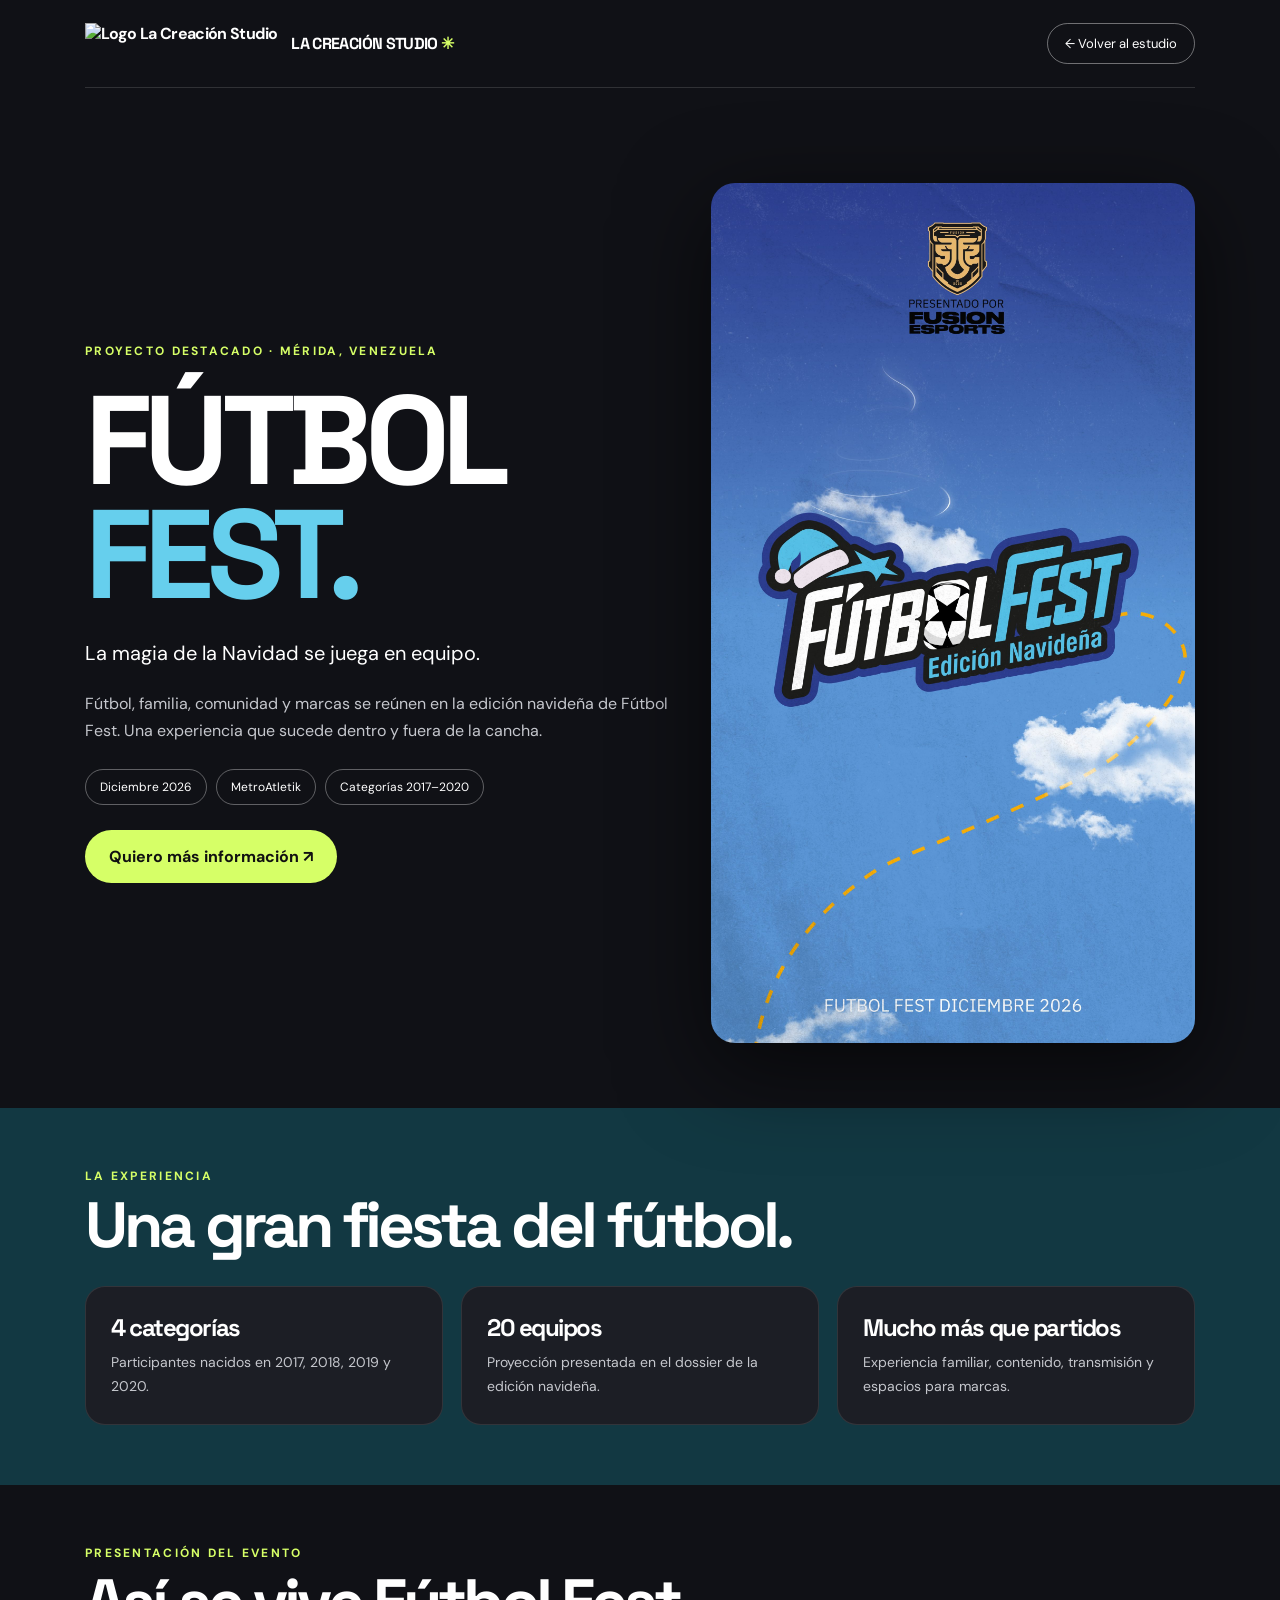
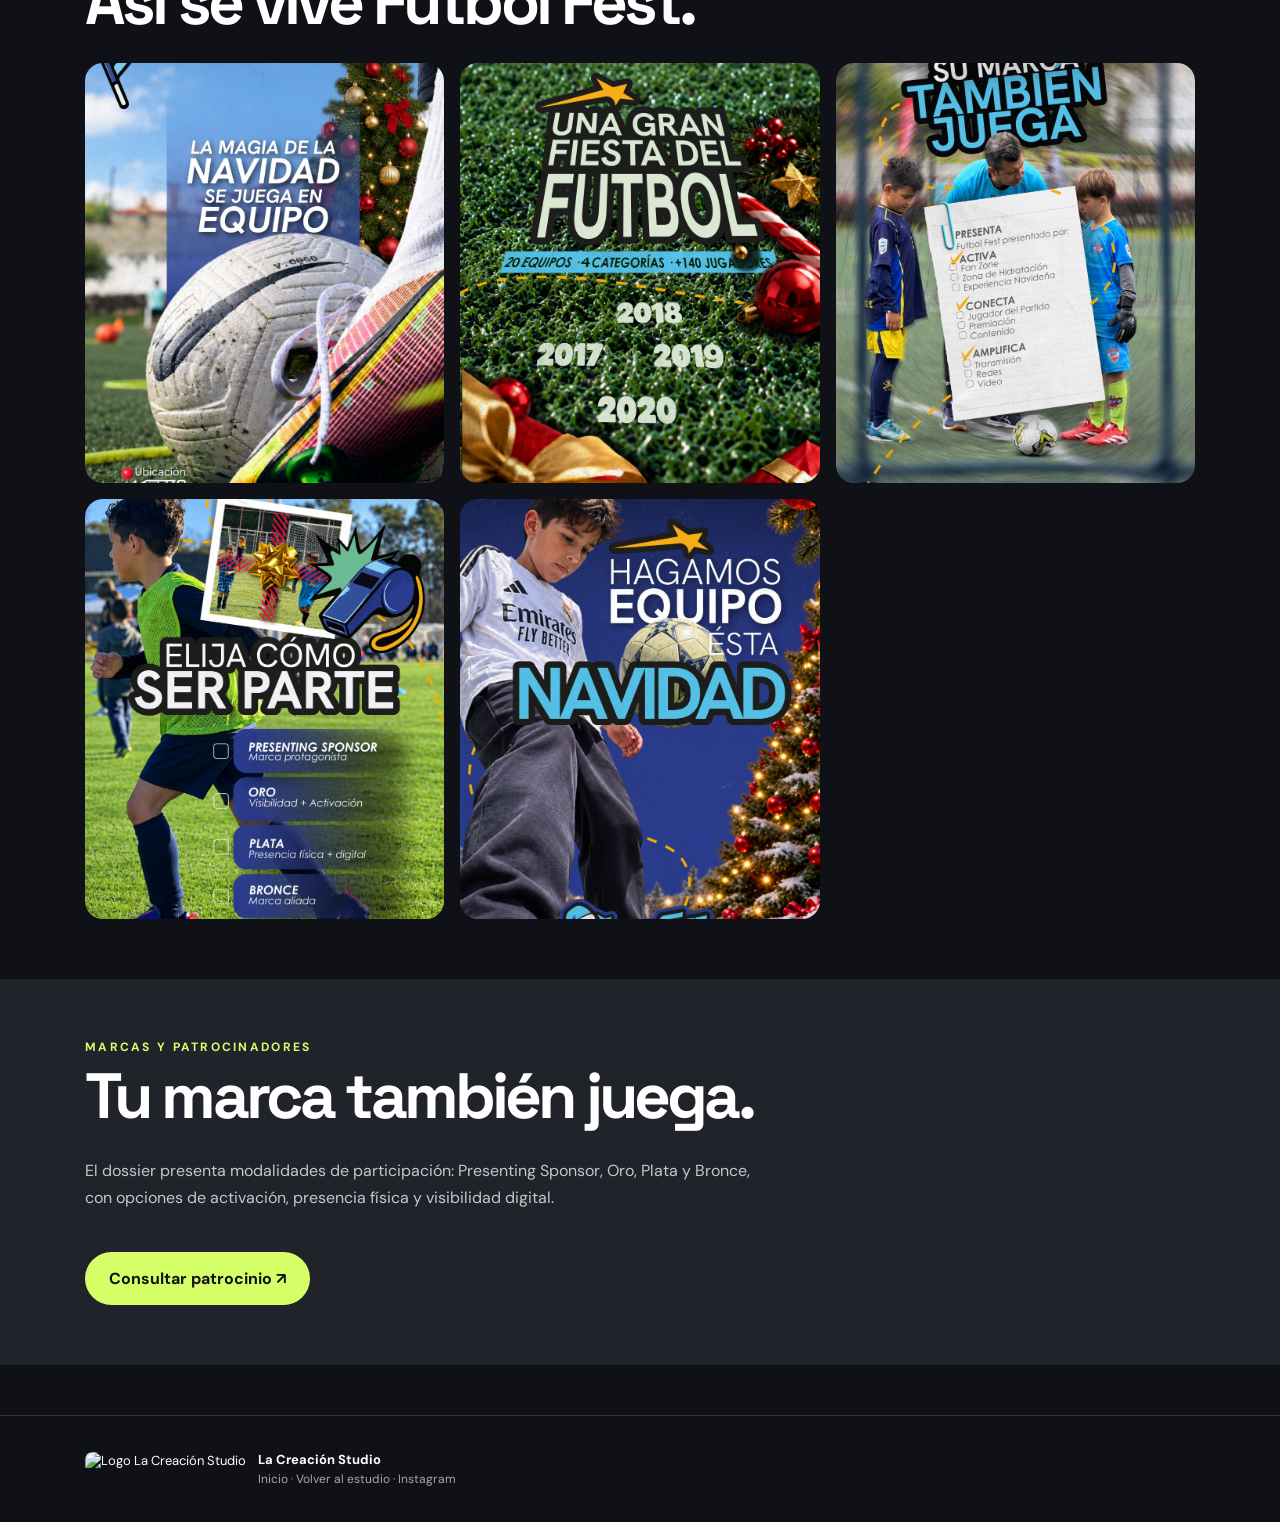
==== futbol-fest.html @ 181c334c "Add files via upload" ====
<!doctype html><html lang="es"><head><meta charset="utf-8"><meta name="viewport" content="width=device-width,initial-scale=1"><link rel="preconnect" href="https://fonts.googleapis.com"><link rel="preconnect" href="https://fonts.gstatic.com" crossorigin><link href="https://fonts.googleapis.com/css2?family=DM+Sans:wght@400;500;700&family=Space+Grotesk:wght@500;700&display=swap" rel="stylesheet"><style>*{box-sizing:border-box}html{scroll-behavior:smooth}body{margin:0;background:#101116;color:white;font-family:'DM Sans',sans-serif}a{color:inherit;text-decoration:none}.wrap{max-width:1160px;margin:auto;padding:0 25px}.nav{height:88px;display:flex;align-items:center;justify-content:space-between;border-bottom:1px solid #ffffff22;gap:20px}.brand{display:inline-flex;align-items:center;gap:14px;font-weight:700;letter-spacing:-.04em}.brand img{height:42px;width:auto;display:block}.brand-text{font-family:'Space Grotesk',sans-serif;line-height:.95}.back{font-size:13px;border:1px solid #ffffff66;border-radius:99px;padding:11px 17px}.hero{padding:95px 0 65px}.eyebrow{letter-spacing:.19em;text-transform:uppercase;color:#d6ff67;font-size:12px;font-weight:700}h1,h2,h3{font-family:'Space Grotesk',sans-serif;letter-spacing:-.06em}h1{font-size:clamp(55px,10vw,126px);line-height:.9;margin:25px 0}h2{font-size:clamp(35px,5vw,67px);margin:0 0 20px}p{line-height:1.7;color:#c5c7cd;max-width:690px}section{padding:60px 0}.hero-layout{display:grid;grid-template-columns:1.1fr .9fr;gap:35px;align-items:center}.poster{width:100%;border-radius:24px;box-shadow:0 25px 90px #0009}.chips{display:flex;gap:9px;flex-wrap:wrap;margin-top:24px}.chip{border:1px solid #ffffff55;border-radius:50px;font-size:12px;padding:9px 14px}.cta{display:inline-block;background:#d6ff67;color:#111;padding:16px 24px;border-radius:99px;font-weight:700;margin-top:25px}.grid{display:grid;grid-template-columns:repeat(3,1fr);gap:18px}.tile{background:#1c1e25;border:1px solid #ffffff19;border-radius:20px;padding:25px}.tile h3{font-size:24px;margin:0 0 8px}.tile p{font-size:14px;margin:0}.gallery{display:grid;grid-template-columns:repeat(3,1fr);gap:16px}.gallery img{width:100%;height:420px;object-fit:cover;border-radius:18px}.footer{margin-top:50px;padding:35px 0;border-top:1px solid #ffffff24;color:#a4a7b0;font-size:13px}.footer-brand{display:inline-flex;align-items:center;gap:12px;color:#fff}.footer-brand img{height:34px;width:auto;display:block;border-radius:8px}.footer-brand small{display:block;color:#a4a7b0;font-size:12px;margin-top:3px}@media(max-width:760px){.hero-layout,.grid{grid-template-columns:1fr}.gallery{grid-template-columns:repeat(2,1fr)}.gallery img{height:270px}.hero{padding-top:50px}.nav{height:auto;min-height:76px;padding:14px 0;flex-wrap:wrap}.brand img{height:34px}}@media(max-width:480px){.gallery{grid-template-columns:1fr}.gallery img{height:auto}}</style><title>Fútbol Fest — La Creación Studio</title><meta name="description" content="Conoce Fútbol Fest edición navideña en Mérida, Venezuela: fútbol menor, experiencia familiar y oportunidades para marcas."></head><body><div class="wrap"><nav class="nav"><a class="brand" href="index.html"><img src="assets/logo-la-creacion-studio.png" alt="Logo La Creación Studio"><span class="brand-text">LA CREACIÓN STUDIO<span style="color:#d6ff67"> ✳</span></span></a><a class="back" href="index.html#proyectos">← Volver al estudio</a></nav><header class="hero hero-layout"><div><div class="eyebrow">Proyecto destacado · Mérida, Venezuela</div><h1>FÚTBOL<br><span style="color:#66cfed">FEST.</span></h1><p style="font-size:20px;color:#fff">La magia de la Navidad se juega en equipo.</p><p>Fútbol, familia, comunidad y marcas se reúnen en la edición navideña de Fútbol Fest. Una experiencia que sucede dentro y fuera de la cancha.</p><div class="chips"><span class="chip">Diciembre 2026</span><span class="chip">MetroAtletik</span><span class="chip">Categorías 2017–2020</span></div><a class="cta" href="mailto:eli@thecreation.studio?subject=F%C3%BAtbol%20Fest%20-%20Informaci%C3%B3n">Quiero más información ↗</a></div><img class="poster" src="assets/futbol-1.jpg" alt="Identidad oficial de Fútbol Fest edición navideña" /></header></div><section style="background:#123842"><div class="wrap"><div class="eyebrow">La experiencia</div><h2>Una gran fiesta del fútbol.</h2><div class="grid"><article class="tile"><h3>4 categorías</h3><p>Participantes nacidos en 2017, 2018, 2019 y 2020.</p></article><article class="tile"><h3>20 equipos</h3><p>Proyección presentada en el dossier de la edición navideña.</p></article><article class="tile"><h3>Mucho más que partidos</h3><p>Experiencia familiar, contenido, transmisión y espacios para marcas.</p></article></div></div></section><section><div class="wrap"><div class="eyebrow">Presentación del evento</div><h2>Así se vive Fútbol Fest.</h2><div class="gallery"><img loading="lazy" src="assets/futbol-2.jpg" alt="La magia de la Navidad se juega en equipo"><img loading="lazy" src="assets/futbol-3.jpg" alt="Categorías y propuesta del torneo"><img loading="lazy" src="assets/futbol-4.jpg" alt="Activaciones para marcas y cobertura"><img loading="lazy" src="assets/futbol-5.jpg" alt="Modalidades de patrocinio"><img loading="lazy" src="assets/futbol-6.jpg" alt="Hagamos equipo esta Navidad"></div></div></section><section style="background:#20232a"><div class="wrap"><div class="eyebrow">Marcas y patrocinadores</div><h2>Tu marca también juega.</h2><p>El dossier presenta modalidades de participación: Presenting Sponsor, Oro, Plata y Bronce, con opciones de activación, presencia física y visibilidad digital.</p><a class="cta" href="mailto:eli@thecreation.studio?subject=Patrocinio%20F%C3%BAtbol%20Fest">Consultar patrocinio ↗</a></div></section><footer class="footer"><div class="wrap"><div class="footer-brand"><img src="assets/logo-la-creacion-studio.png" alt="Logo La Creación Studio"><div><strong>La Creación Studio</strong><small>Inicio · <a href="index.html">Volver al estudio</a> · <a href="https://instagram.com/thecreation_studio">Instagram</a></small></div></div></div></footer></body></html>
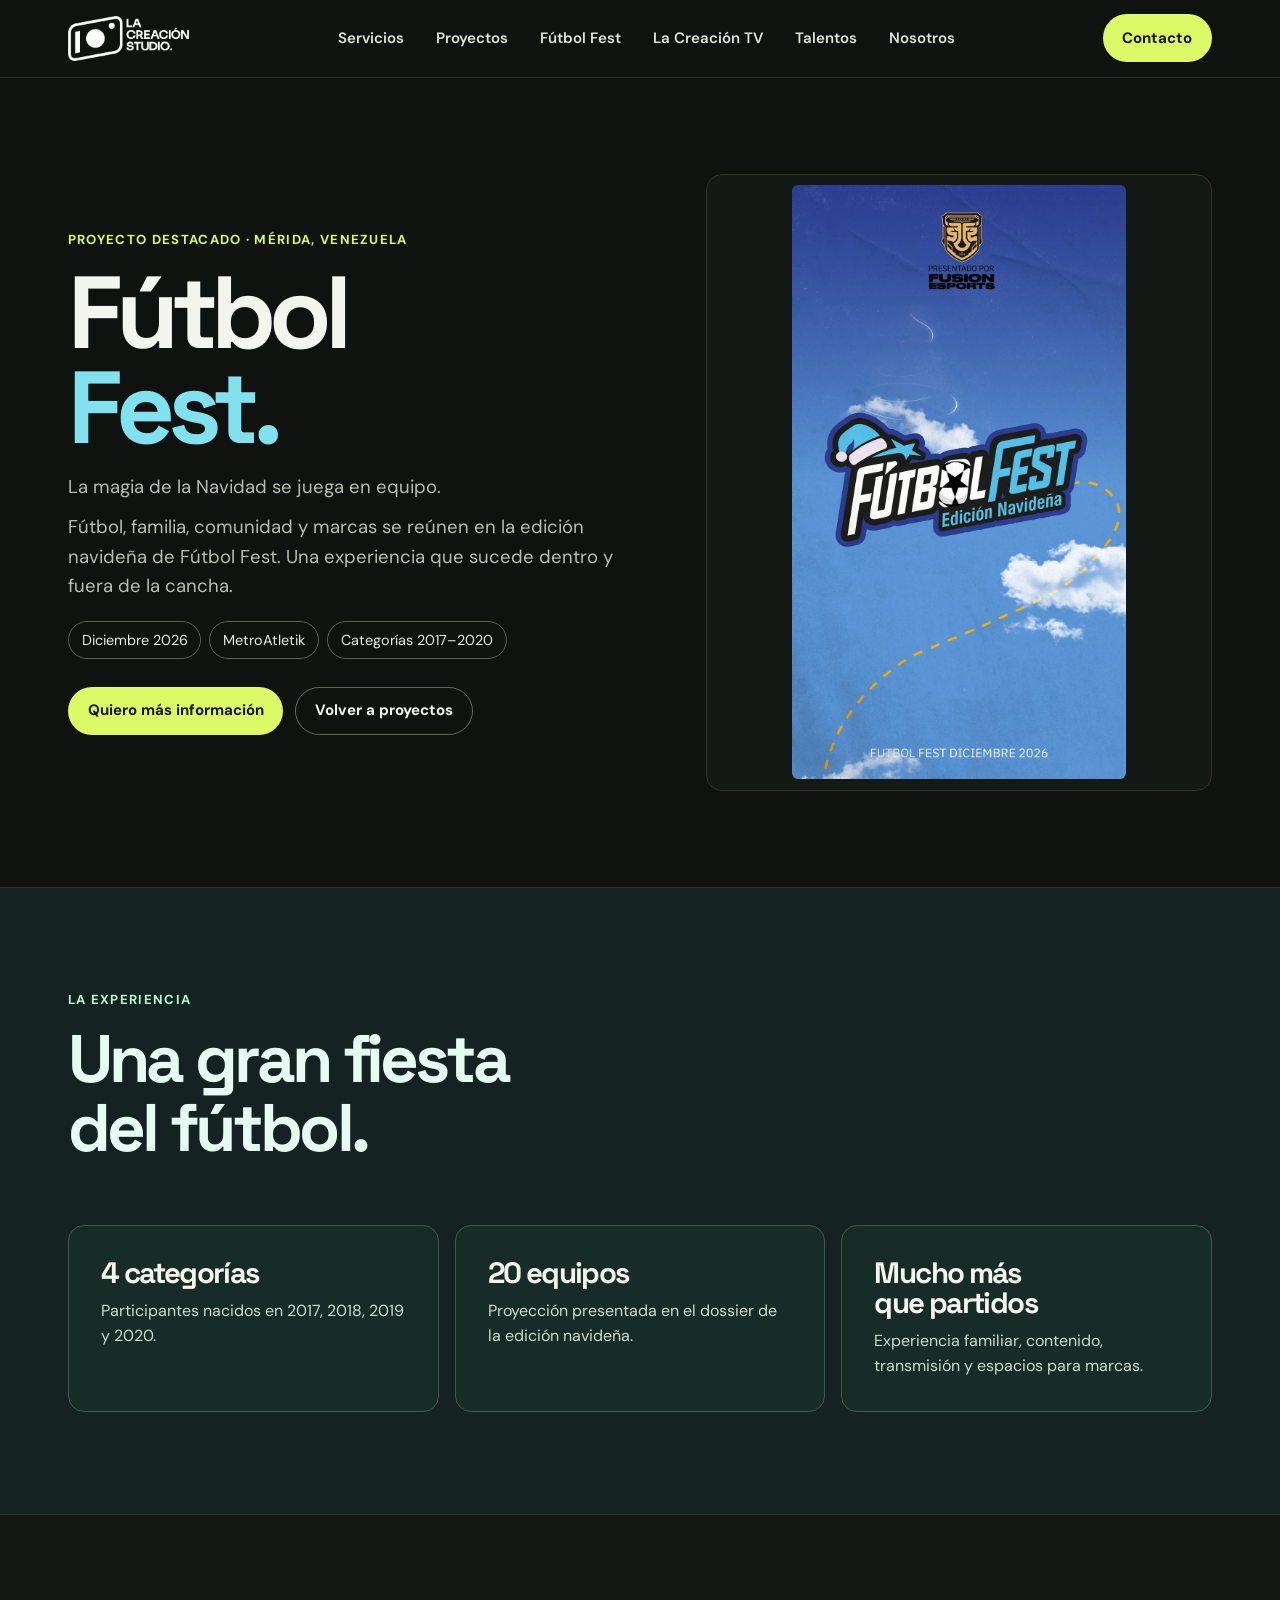
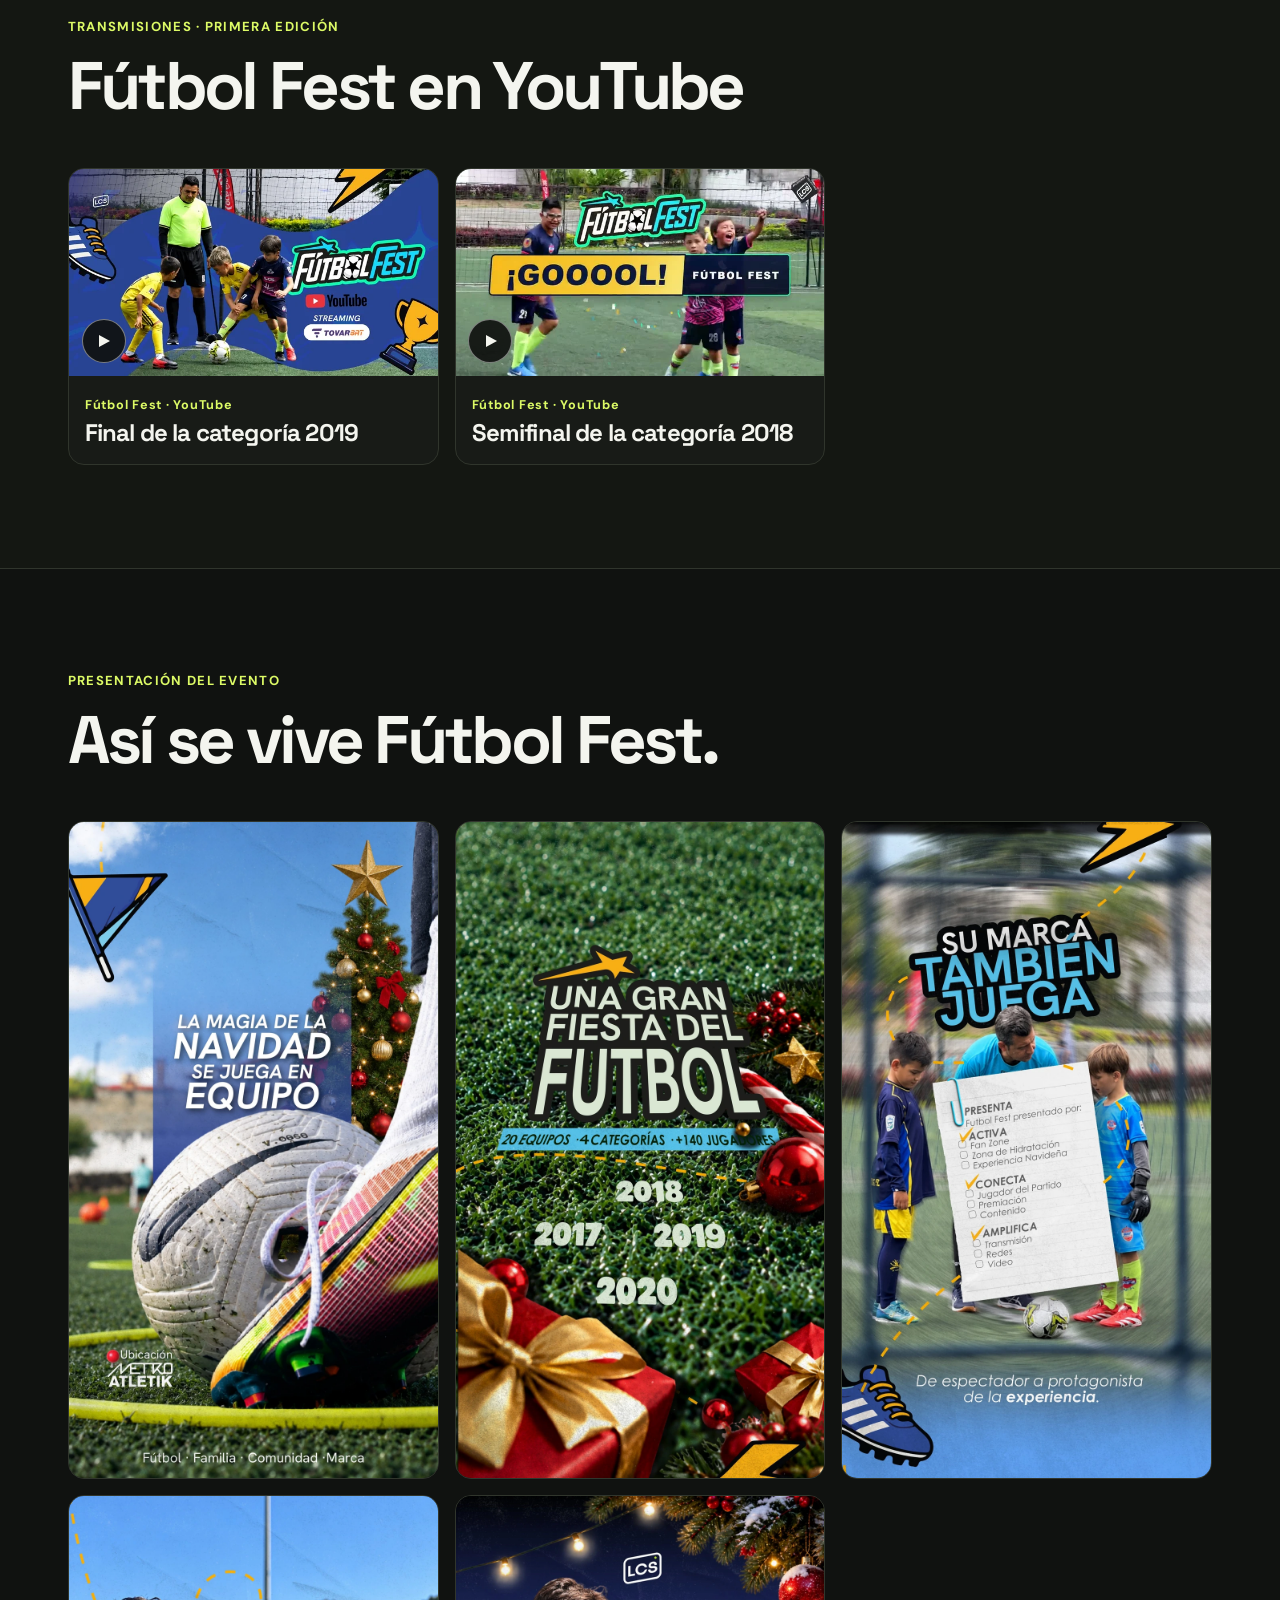
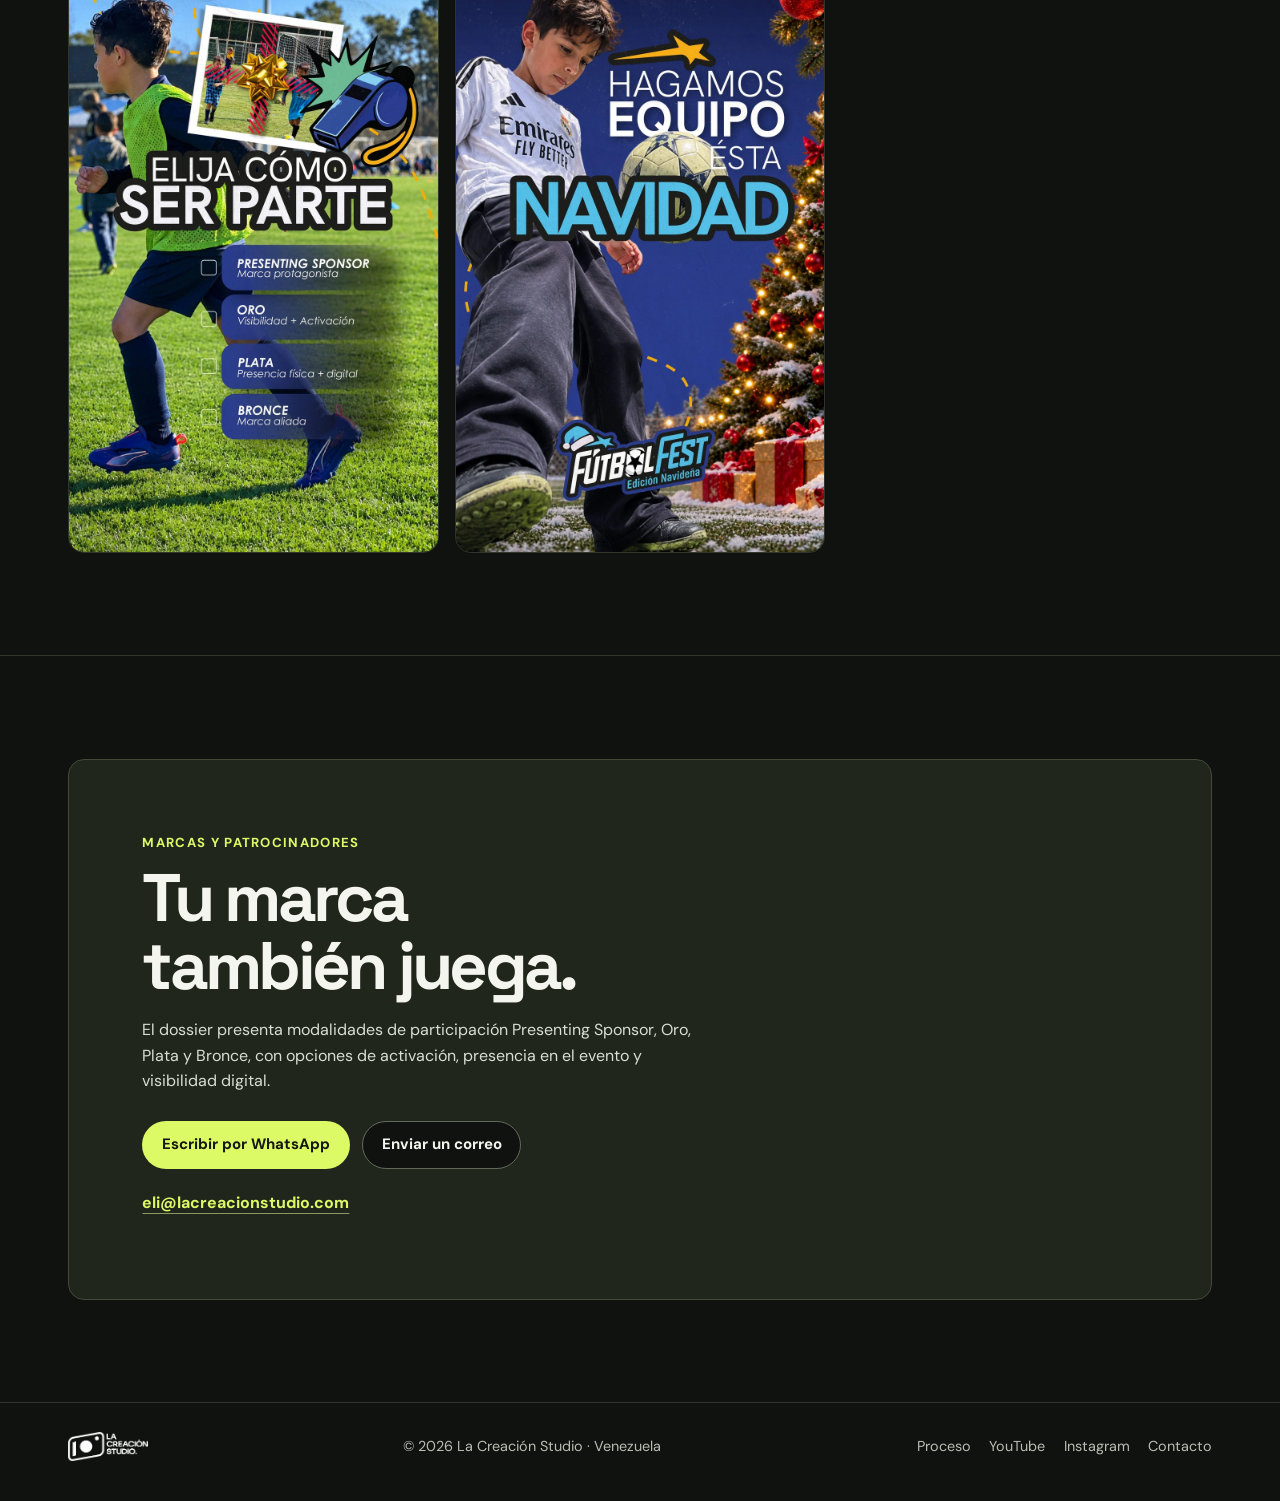
==== commit ac8a37a0: "Publicar sitio renovado de La Creación Studio" ====
--- a/futbol-fest.html
+++ b/futbol-fest.html
@@ -1 +1,87 @@
-<!doctype html><html lang="es"><head><meta charset="utf-8"><meta name="viewport" content="width=device-width,initial-scale=1"><link rel="preconnect" href="https://fonts.googleapis.com"><link rel="preconnect" href="https://fonts.gstatic.com" crossorigin><link href="https://fonts.googleapis.com/css2?family=DM+Sans:wght@400;500;700&family=Space+Grotesk:wght@500;700&display=swap" rel="stylesheet"><style>*{box-sizing:border-box}html{scroll-behavior:smooth}body{margin:0;background:#101116;color:white;font-family:'DM Sans',sans-serif}a{color:inherit;text-decoration:none}.wrap{max-width:1160px;margin:auto;padding:0 25px}.nav{height:88px;display:flex;align-items:center;justify-content:space-between;border-bottom:1px solid #ffffff22;gap:20px}.brand{display:inline-flex;align-items:center;gap:14px;font-weight:700;letter-spacing:-.04em}.brand img{height:42px;width:auto;display:block}.brand-text{font-family:'Space Grotesk',sans-serif;line-height:.95}.back{font-size:13px;border:1px solid #ffffff66;border-radius:99px;padding:11px 17px}.hero{padding:95px 0 65px}.eyebrow{letter-spacing:.19em;text-transform:uppercase;color:#d6ff67;font-size:12px;font-weight:700}h1,h2,h3{font-family:'Space Grotesk',sans-serif;letter-spacing:-.06em}h1{font-size:clamp(55px,10vw,126px);line-height:.9;margin:25px 0}h2{font-size:clamp(35px,5vw,67px);margin:0 0 20px}p{line-height:1.7;color:#c5c7cd;max-width:690px}section{padding:60px 0}.hero-layout{display:grid;grid-template-columns:1.1fr .9fr;gap:35px;align-items:center}.poster{width:100%;border-radius:24px;box-shadow:0 25px 90px #0009}.chips{display:flex;gap:9px;flex-wrap:wrap;margin-top:24px}.chip{border:1px solid #ffffff55;border-radius:50px;font-size:12px;padding:9px 14px}.cta{display:inline-block;background:#d6ff67;color:#111;padding:16px 24px;border-radius:99px;font-weight:700;margin-top:25px}.grid{display:grid;grid-template-columns:repeat(3,1fr);gap:18px}.tile{background:#1c1e25;border:1px solid #ffffff19;border-radius:20px;padding:25px}.tile h3{font-size:24px;margin:0 0 8px}.tile p{font-size:14px;margin:0}.gallery{display:grid;grid-template-columns:repeat(3,1fr);gap:16px}.gallery img{width:100%;height:420px;object-fit:cover;border-radius:18px}.footer{margin-top:50px;padding:35px 0;border-top:1px solid #ffffff24;color:#a4a7b0;font-size:13px}.footer-brand{display:inline-flex;align-items:center;gap:12px;color:#fff}.footer-brand img{height:34px;width:auto;display:block;border-radius:8px}.footer-brand small{display:block;color:#a4a7b0;font-size:12px;margin-top:3px}@media(max-width:760px){.hero-layout,.grid{grid-template-columns:1fr}.gallery{grid-template-columns:repeat(2,1fr)}.gallery img{height:270px}.hero{padding-top:50px}.nav{height:auto;min-height:76px;padding:14px 0;flex-wrap:wrap}.brand img{height:34px}}@media(max-width:480px){.gallery{grid-template-columns:1fr}.gallery img{height:auto}}</style><title>Fútbol Fest — La Creación Studio</title><meta name="description" content="Conoce Fútbol Fest edición navideña en Mérida, Venezuela: fútbol menor, experiencia familiar y oportunidades para marcas."></head><body><div class="wrap"><nav class="nav"><a class="brand" href="index.html"><img src="assets/logo-la-creacion-studio.png" alt="Logo La Creación Studio"><span class="brand-text">LA CREACIÓN STUDIO<span style="color:#d6ff67"> ✳</span></span></a><a class="back" href="index.html#proyectos">← Volver al estudio</a></nav><header class="hero hero-layout"><div><div class="eyebrow">Proyecto destacado · Mérida, Venezuela</div><h1>FÚTBOL<br><span style="color:#66cfed">FEST.</span></h1><p style="font-size:20px;color:#fff">La magia de la Navidad se juega en equipo.</p><p>Fútbol, familia, comunidad y marcas se reúnen en la edición navideña de Fútbol Fest. Una experiencia que sucede dentro y fuera de la cancha.</p><div class="chips"><span class="chip">Diciembre 2026</span><span class="chip">MetroAtletik</span><span class="chip">Categorías 2017–2020</span></div><a class="cta" href="mailto:eli@thecreation.studio?subject=F%C3%BAtbol%20Fest%20-%20Informaci%C3%B3n">Quiero más información ↗</a></div><img class="poster" src="assets/futbol-1.jpg" alt="Identidad oficial de Fútbol Fest edición navideña" /></header></div><section style="background:#123842"><div class="wrap"><div class="eyebrow">La experiencia</div><h2>Una gran fiesta del fútbol.</h2><div class="grid"><article class="tile"><h3>4 categorías</h3><p>Participantes nacidos en 2017, 2018, 2019 y 2020.</p></article><article class="tile"><h3>20 equipos</h3><p>Proyección presentada en el dossier de la edición navideña.</p></article><article class="tile"><h3>Mucho más que partidos</h3><p>Experiencia familiar, contenido, transmisión y espacios para marcas.</p></article></div></div></section><section><div class="wrap"><div class="eyebrow">Presentación del evento</div><h2>Así se vive Fútbol Fest.</h2><div class="gallery"><img loading="lazy" src="assets/futbol-2.jpg" alt="La magia de la Navidad se juega en equipo"><img loading="lazy" src="assets/futbol-3.jpg" alt="Categorías y propuesta del torneo"><img loading="lazy" src="assets/futbol-4.jpg" alt="Activaciones para marcas y cobertura"><img loading="lazy" src="assets/futbol-5.jpg" alt="Modalidades de patrocinio"><img loading="lazy" src="assets/futbol-6.jpg" alt="Hagamos equipo esta Navidad"></div></div></section><section style="background:#20232a"><div class="wrap"><div class="eyebrow">Marcas y patrocinadores</div><h2>Tu marca también juega.</h2><p>El dossier presenta modalidades de participación: Presenting Sponsor, Oro, Plata y Bronce, con opciones de activación, presencia física y visibilidad digital.</p><a class="cta" href="mailto:eli@thecreation.studio?subject=Patrocinio%20F%C3%BAtbol%20Fest">Consultar patrocinio ↗</a></div></section><footer class="footer"><div class="wrap"><div class="footer-brand"><img src="assets/logo-la-creacion-studio.png" alt="Logo La Creación Studio"><div><strong>La Creación Studio</strong><small>Inicio · <a href="index.html">Volver al estudio</a> · <a href="https://instagram.com/thecreation_studio">Instagram</a></small></div></div></div></footer></body></html>+<!doctype html>
+<html lang="es">
+<head>
+  <meta charset="utf-8">
+  <meta name="viewport" content="width=device-width, initial-scale=1">
+  <meta name="theme-color" content="#101210">
+  <title>Fútbol Fest edición navideña en Mérida | La Creación Studio</title>
+  <meta name="description" content="Conoce la edición navideña de Fútbol Fest en MetroAtletik, Mérida, un torneo de fútbol menor y encuentro familiar con transmisiones y espacios para marcas.">
+  <link rel="canonical" href="https://lacreacionstudio.com/futbol-fest.html">
+  <meta property="og:type" content="website">
+  <meta property="og:locale" content="es_VE">
+  <meta property="og:site_name" content="La Creación Studio">
+  <meta property="og:title" content="Fútbol Fest edición navideña en Mérida | La Creación Studio">
+  <meta property="og:description" content="Conoce la edición navideña de Fútbol Fest en MetroAtletik, Mérida, un torneo de fútbol menor y encuentro familiar con transmisiones y espacios para marcas.">
+  <meta property="og:url" content="https://lacreacionstudio.com/futbol-fest.html">
+  <meta property="og:image" content="https://lacreacionstudio.com/assets/futbol-tarjeta.webp">
+  <meta name="twitter:card" content="summary_large_image">
+  <link rel="icon" href="assets/icon.png" type="image/png">
+  <link rel="stylesheet" href="assets/site.css">
+
+  <script src="assets/site.js" defer></script>
+</head>
+<body>
+  <a class="button skip" href="#contenido">Saltar al contenido</a>
+  <header class="site-header">
+    <div class="wrap header-inner">
+      <a class="brand" href="index.html#inicio"><img src="assets/logo.webp" alt="La Creación Studio" width="360" height="133" decoding="async"></a>
+      <nav class="nav-links" id="navegacion" aria-label="Navegación principal"><a href="index.html#servicios">Servicios</a><a href="index.html#proyectos">Proyectos</a><a href="index.html#futbol-fest">Fútbol Fest</a><a href="index.html#tv">La Creación TV</a><a href="talentos.html">Talentos</a><a href="index.html#nosotros">Nosotros</a></nav>
+      <a class="button header-contact" href="index.html#contacto">Contacto</a>
+      <button class="nav-toggle" type="button" aria-controls="navegacion" aria-expanded="false">Menú</button>
+    </div>
+  </header>
+<main id="contenido">
+<div class="wrap detail-hero" id="inicio">
+  <div class="detail-text"><span class="eyebrow">Proyecto destacado · Mérida, Venezuela</span><h1>Fútbol <span class="futbol-color">Fest.</span></h1><p>La magia de la Navidad se juega en equipo.</p><p>Fútbol, familia, comunidad y marcas se reúnen en la edición navideña de Fútbol Fest. Una experiencia que sucede dentro y fuera de la cancha.</p><ul class="pill-list"><li>Diciembre 2026</li><li>MetroAtletik</li><li>Categorías 2017–2020</li></ul>
+    <div class="actions"><a class="button" href="#contacto">Quiero más información</a><a class="button alt" href="index.html#proyectos">Volver a proyectos</a></div>
+  </div>
+  <div class="detail-img poster"><img src="assets/futbol-1.webp" alt="Identidad oficial de Fútbol Fest edición navideña" width="920" height="1636" decoding="async" fetchpriority="high"></div>
+</div>
+<section class="section band feature"><div class="wrap">
+  <div class="section-head"><div><span class="eyebrow">La experiencia</span><h2>Una gran fiesta del fútbol.</h2></div></div>
+  <div class="info-grid"><article class="info-card"><h3>4 categorías</h3><p>Participantes nacidos en 2017, 2018, 2019 y 2020.</p></article><article class="info-card"><h3>20 equipos</h3><p>Proyección presentada en el dossier de la edición navideña.</p></article><article class="info-card"><h3>Mucho más que partidos</h3><p>Experiencia familiar, contenido, transmisión y espacios para marcas.</p></article></div>
+</div></section>
+<section class="section band tv"><div class="wrap">
+  <div class="section-head"><div><span class="eyebrow">Transmisiones · Primera edición</span><h2>Fútbol Fest en YouTube</h2></div></div>
+  <div class="video-grid">
+    <a class="video-card" href="https://www.youtube.com/watch?v=rgBa4HFR1Gs" target="_blank" rel="noopener noreferrer">
+      <span class="video-thumb"><img src="assets/video-rgBa4HFR1Gs.webp" alt="" width="640" height="360" decoding="async" loading="lazy"><span class="play" aria-hidden="true"></span></span>
+      <div class="video-content"><small>Fútbol Fest · YouTube</small><h3>Final de la categoría 2019</h3></div>
+    </a>
+    <a class="video-card" href="https://www.youtube.com/watch?v=VGnPRoSpKUw" target="_blank" rel="noopener noreferrer">
+      <span class="video-thumb"><img src="assets/video-VGnPRoSpKUw.webp" alt="" width="640" height="360" decoding="async" loading="lazy"><span class="play" aria-hidden="true"></span></span>
+      <div class="video-content"><small>Fútbol Fest · YouTube</small><h3>Semifinal de la categoría 2018</h3></div>
+    </a>
+  </div>
+</div></section>
+<section class="section band"><div class="wrap">
+  <div class="section-head"><div><span class="eyebrow">Presentación del evento</span><h2>Así se vive Fútbol Fest.</h2></div></div>
+  <div class="gallery"><a class="gallery-item" href="assets/futbol-2.webp" target="_blank" rel="noopener noreferrer"><img src="assets/futbol-2.webp" alt="La magia de la Navidad se juega en equipo" width="920" height="1636" decoding="async" loading="lazy"></a><a class="gallery-item" href="assets/futbol-3.webp" target="_blank" rel="noopener noreferrer"><img src="assets/futbol-3.webp" alt="Categorías y propuesta del torneo" width="920" height="1636" decoding="async" loading="lazy"></a><a class="gallery-item" href="assets/futbol-4.webp" target="_blank" rel="noopener noreferrer"><img src="assets/futbol-4.webp" alt="Activaciones para marcas y cobertura" width="920" height="1636" decoding="async" loading="lazy"></a><a class="gallery-item" href="assets/futbol-5.webp" target="_blank" rel="noopener noreferrer"><img src="assets/futbol-5.webp" alt="Modalidades de patrocinio" width="920" height="1636" decoding="async" loading="lazy"></a><a class="gallery-item" href="assets/futbol-6.webp" target="_blank" rel="noopener noreferrer"><img src="assets/futbol-6.webp" alt="Hagamos equipo esta Navidad" width="920" height="1636" decoding="async" loading="lazy"></a></div>
+</div></section>
+<section class="section band" id="contacto">
+  <div class="wrap contact-panel">
+    <span class="eyebrow">Marcas y patrocinadores</span>
+    <h2>Tu marca también juega.</h2>
+    <p>El dossier presenta modalidades de participación Presenting Sponsor, Oro, Plata y Bronce, con opciones de activación, presencia en el evento y visibilidad digital.</p>
+    <div class="actions">
+      <a class="button" href="https://wa.me/584220710134?text=Hola%2C%20quiero%20hablar%20sobre%20un%20proyecto%20con%20La%20Creaci%C3%B3n%20Studio." target="_blank" rel="noopener noreferrer">Escribir por WhatsApp</a>
+      <a class="button alt" href="mailto:eli@lacreacionstudio.com?subject=Patrocinio%20F%C3%BAtbol%20Fest">Enviar un correo</a>
+    </div>
+    <a class="text-link" href="mailto:eli@lacreacionstudio.com?subject=Patrocinio%20F%C3%BAtbol%20Fest">eli@lacreacionstudio.com</a>
+  </div>
+</section>
+</main>
+<footer class="site-footer">
+  <div class="wrap footer-inner">
+    <a class="brand" href="index.html#inicio"><img src="assets/logo.webp" alt="La Creación Studio" width="360" height="133" decoding="async" loading="lazy"></a>
+    <div>© <span class="current-year">2026</span> La Creación Studio · Venezuela</div>
+    <div class="footer-links">
+      <a href="index.html#proceso">Proceso</a>
+      <a class="footer-link" href="https://www.youtube.com/@LaCreaci%C3%B3nStudio7" target="_blank" rel="noopener noreferrer">YouTube</a>
+      <a class="footer-link" href="https://www.instagram.com/thecreation_studio/" target="_blank" rel="noopener noreferrer">Instagram</a>
+      <a href="index.html#contacto">Contacto</a>
+    </div>
+  </div>
+</footer>
+</body>
+</html>
--- a/assets/site.css
+++ b/assets/site.css
@@ -0,0 +1,200 @@
+@font-face{font-family:DM Sans;src:url(dm-sans.woff2) format("woff2");font-weight:400 700;font-display:swap}
+@font-face{font-family:Space Grotesk;src:url(space-grotesk.woff2) format("woff2");font-weight:400 700;font-display:swap}
+:root{color-scheme:dark;--bg:#101210;--panel:#181b17;--quiet:#b9beb4;--white:#f4f5ef;--lime:#dcfa66;--line:#30352c;--head:Space Grotesk,system-ui,sans-serif;--body:DM Sans,system-ui,sans-serif;--gutter:clamp(1.125rem,5.3vw,5rem);--radius:1rem}
+*,*::before,*::after{box-sizing:border-box}
+html{scroll-behavior:smooth;scroll-padding-top:5.75rem}
+body{margin:0;background:var(--bg);font:400 1rem/1.58 var(--body);color:var(--white)}
+img{display:block;max-width:100%;height:auto}
+a{color:inherit;text-decoration:none}
+button{font:inherit;color:inherit}
+a:focus-visible,button:focus-visible{outline:2px solid var(--lime);outline-offset:5px}
+h1,h2,h3,p{margin:0}
+h1,h2,h3{font-family:var(--head);line-height:1.025;letter-spacing:-.055em;text-wrap:balance}
+h1{font-size:clamp(3rem,8vw,7rem)}
+h2{font-size:clamp(2.4rem,5.25vw,5rem)}
+h3{font-size:clamp(1.25rem,2.3vw,1.85rem)}
+p{color:var(--quiet)}
+ul{padding-left:1.25rem}
+.wrap{width:min(100% - 2 * var(--gutter),81rem);margin-inline:auto}
+.section{padding-block:clamp(3.55rem,8vw,7.75rem)}
+.band{border-top:1px solid var(--line)}
+.eyebrow{display:block;color:var(--lime);font-size:.82rem;line-height:1.45;font-weight:700;letter-spacing:.1em;text-transform:uppercase}
+.accent{color:var(--lime)}
+.top-space{margin-top:1rem}
+.section-head{display:grid;grid-template-columns:1.2fr .7fr;align-items:end;gap:1.15rem 2.5rem;margin-bottom:clamp(1.6rem,4vw,2.9rem)}
+.section-head p{max-width:35ch}
+.section-head .eyebrow,.detail-text .eyebrow{margin-bottom:1rem}
+.actions{display:flex;align-items:center;flex-wrap:wrap;gap:.75rem;margin-top:1.75rem}
+.button{display:inline-flex;align-items:center;min-height:3rem;justify-content:center;gap:.55rem;padding:.68rem 1.17rem;border:1px solid transparent;border-radius:100vw;background:var(--lime);color:#141810;font-weight:700;font-size:.94rem;line-height:1.3;text-align:center;transition:background .2s,border-color .2s,color .2s}
+.button:hover{background:#edffae}
+.button.alt{background:var(--bg);color:var(--white);border-color:#62695a}
+.button.alt:hover{border-color:var(--lime);color:var(--lime)}
+.text-link{display:inline-flex;align-items:center;min-height:2.75rem;color:var(--lime);font-weight:700;text-decoration:underline;text-decoration-color:#8c9a61;text-underline-offset:.32em}
+.text-link:hover{text-decoration-color:currentColor}
+.skip{position:absolute;left:1rem;top:1rem;transform:translateY(-200%);z-index:10}
+.skip:focus{transform:none}
+.site-header{position:sticky;top:0;z-index:5;background:#101210;border-bottom:1px solid var(--line)}
+.header-inner{min-height:4.8rem;display:flex;align-items:center;justify-content:space-between;gap:1.3rem}
+.brand{display:inline-flex;align-items:center;flex:none;padding-block:.38rem}
+.brand img{width:clamp(5.8rem,10vw,7.6rem)}
+.nav-links{display:flex;align-items:center;gap:clamp(.65rem,2.5vw,2.3rem)}
+.nav-links a{display:flex;align-items:center;min-height:2.75rem;color:#e0e4db;font-size:.94rem;font-weight:600;white-space:nowrap}
+.nav-links a:hover,.nav-links a[aria-current="page"]{color:var(--lime)}
+.header-contact{flex:none}
+.nav-toggle{display:none;min-width:4.25rem;min-height:2.75rem;padding:.45rem .75rem;background:var(--panel);border:1px solid #62695a;border-radius:.45rem;cursor:pointer}
+.hero{position:relative;isolation:isolate;overflow:hidden;min-height:clamp(34rem,57vw,47.5rem);display:flex;align-items:center;background:#121410;border-bottom:1px solid var(--line)}
+.hero-media{position:absolute;inset:0 0 0 28%;z-index:-2;overflow:hidden}
+.hero-media img{width:100%;height:100%;object-fit:cover;object-position:center 47%;animation:opening-shot 4.6s cubic-bezier(.2,.55,.25,1) both}
+.hero::before{content:"";position:absolute;inset:0;z-index:-1;background:linear-gradient(90deg,#111311 13%,#111311f7 25%,#11131195 46%,#10121000 73%),linear-gradient(0deg,#101210ed 0%,#10121000 37%,#1012102a 79%,#10121066 100%);pointer-events:none}
+.hero-copy{max-width:40rem;padding-block:4rem}
+.hero h1{margin:.8rem 0 1.1rem;line-height:.94;letter-spacing:-.075em}
+.hero h1 span{display:block}
+.hero p{max-width:37ch;font-size:clamp(1rem,1.7vw,1.18rem);color:#dde2d6}
+.hero .eyebrow,.hero h1,.hero p,.hero .actions{animation:opening-title .7s ease-out both}
+.hero h1{animation-delay:.07s}
+.hero p,.hero .actions{animation-delay:.13s}
+@keyframes opening-shot{from{transform:scale(1.048);filter:brightness(.76) saturate(.78)}to{transform:scale(1);filter:brightness(.94) saturate(.97)}}
+@keyframes opening-title{from{opacity:0;transform:translateY(12px)}to{opacity:1;transform:translateY(0)}}
+.service-grid,.video-grid,.profile-grid,.info-grid{display:grid;grid-template-columns:repeat(3,minmax(0,1fr));gap:1rem}
+.service-card,.info-card,.profile,.video-card,.format-card{border:1px solid var(--line);background:var(--panel);border-radius:var(--radius);overflow:hidden}
+.service-card,.info-card{padding:clamp(1.15rem,2.6vw,2rem)}
+.service-card h3,.info-card h3{margin-bottom:.6rem}
+.services{background:#131612}
+.projects{background:#101210}
+.work-grid{display:grid;grid-template-columns:repeat(2,minmax(0,1fr));gap:1rem}
+.work-card{display:flex;position:relative;isolation:isolate;min-height:clamp(16rem,27vw,23rem);height:100%;overflow:hidden;align-items:flex-end;border-radius:var(--radius);border:1px solid #363e32;background:#1d211d}
+.work-card picture,.work-card picture img,.work-card > img{position:absolute;inset:0;width:100%;height:100%;object-fit:cover;z-index:-2;transition:scale .36s ease}
+.work-card::after{content:"";position:absolute;inset:0;z-index:-1;background:linear-gradient(0deg,#0b0d0bf7 8%,#0b0d0bc9 28%,#0b0d0b20 69%)}
+.work-card:hover,.video-card:hover,.format-card:hover{border-color:#a5b875}
+.work-card:hover img{scale:1.035}
+.work-card .card-content{display:block;padding:clamp(1.15rem,3vw,2.05rem)}
+.work-card h3{font-size:clamp(1.95rem,3.5vw,3.45rem);margin:.34rem 0 .4rem}
+.work-card p{color:#e3e9dd;max-width:42ch}
+.work-card .eyebrow,.video-content small,.format-card .eyebrow{letter-spacing:.06em;font-size:.79rem}
+.work-futbol img{object-position:50% 41%}
+.work-gaming img{object-position:50% 38%}
+.work-talent img{object-position:50% 46%}
+.feature{background:#142321}
+.feature-layout,.about-layout,.detail-hero{display:grid;grid-template-columns:1fr .9fr;align-items:center;gap:clamp(1.5rem,6vw,5rem)}
+.feature h2,.about-layout h2{margin:.7rem 0 1rem}
+.feature h2{color:#e6fcf3}
+.feature .eyebrow{color:#b6f9d2}
+.feature-media{overflow:hidden;border-radius:var(--radius);border:1px solid #4a6259}
+.feature-media img{width:100%;aspect-ratio:1.4;object-fit:cover;object-position:50% 39%}
+.feature .info-grid{margin-top:2rem}
+.feature .info-card{background:#182c27;border-color:#405951}
+.feature .info-card p{color:#cbddd1}
+.tv{background:#141712}
+.video-card{display:flex;flex-direction:column;transition:border-color .2s}
+.video-thumb{position:relative;display:block;background:#252c23;aspect-ratio:16/9}
+.video-thumb img{width:100%;height:100%;object-fit:cover}
+.play{position:absolute;left:.8rem;bottom:.8rem;display:grid;place-items:center;width:2.75rem;height:2.75rem;border-radius:50%;background:#101210eb;border:1px solid #ffffff70;color:var(--white);font:700 1rem/1 var(--body)}
+.play::before{content:"";width:0;height:0;border-block:.43rem solid transparent;border-left:.7rem solid currentColor;margin-left:.12rem}
+.video-card:hover .play{background:var(--lime);color:#101210;border-color:var(--lime)}
+.video-content{display:block;padding:.95rem 1rem 1.15rem}
+.video-content h3{font-size:clamp(1.18rem,2vw,1.5rem);letter-spacing:-.035em;margin-top:.3rem}
+.video-content small{color:var(--lime);font-weight:700}
+.tv .section-head .text-link{margin-top:.65rem}
+.about-layout p+p{margin-top:1rem}
+.about-photo{overflow:hidden;margin-top:1.4rem;border-radius:.75rem;max-width:29rem}
+.about-photo img{width:100%;aspect-ratio:1.65;object-fit:cover;object-position:center 49%}
+.process{background:#131612}
+.process-grid{display:grid;grid-template-columns:repeat(4,minmax(0,1fr));gap:1.2rem;padding:0;margin:0;list-style:none}
+.process-grid li{border-top:2px solid var(--line);padding-top:1rem}
+.process-grid h3{margin:.5rem 0}
+.contact-panel{background:#20261c;border:1px solid #424939;border-radius:var(--radius);padding:clamp(1.5rem,6vw,4.6rem)}
+.contact-panel h2{margin:.7rem 0 1rem;max-width:15ch}
+.contact-panel p{max-width:50ch;color:#d8dfd2}
+.contact-panel .text-link{margin-top:.75rem;overflow-wrap:anywhere}
+.site-footer{border-top:1px solid var(--line);padding:1.4rem 0 2.1rem;color:var(--quiet);font-size:.9rem}
+.footer-inner{display:flex;align-items:center;justify-content:space-between;gap:1rem 2rem;flex-wrap:wrap}
+.footer-inner img{width:5rem}
+.footer-links{display:flex;align-items:center;flex-wrap:wrap;gap:.3rem 1.15rem}
+.footer-links a{padding:.4rem 0}
+.footer-links a:hover{color:var(--lime)}
+.detail-hero{padding-block:clamp(2.65rem,7.5vw,6rem);align-items:center}
+.detail-hero h1{margin:.7rem 0 1.1rem;line-height:.93;letter-spacing:-.07em}
+.detail-hero h1 span{display:block}
+.detail-text p{max-width:43ch;font-size:clamp(1rem,1.8vw,1.16rem)}
+.detail-text p+p{margin-top:.7rem}
+.detail-img{border-radius:var(--radius);border:1px solid var(--line);overflow:hidden;background:var(--panel)}
+.detail-img img{width:100%}
+.detail-img.poster{display:grid;place-items:center;padding:.65rem;background:#151915}
+.detail-img.poster img{width:auto;max-height:min(66vh,40rem);object-fit:contain;border-radius:.4rem}
+.detail-img.fit img{aspect-ratio:1.37;object-fit:cover}
+.detail-img.group img{aspect-ratio:auto}
+.pill-list{display:flex;gap:.5rem;flex-wrap:wrap;padding:0;list-style:none;margin:1.25rem 0 0}
+.pill-list li{border:1px solid #575f51;color:#eaece6;font-size:.9rem;padding:.4rem .8rem;border-radius:100vw}
+.gallery{display:grid;grid-template-columns:repeat(3,minmax(0,1fr));gap:1rem}
+.gallery a{display:block;overflow:hidden;border:1px solid var(--line);border-radius:var(--radius);background:var(--panel)}
+.gallery a:hover{border-color:var(--lime)}
+.gallery img{width:100%}
+.profile img{width:100%;aspect-ratio:1;object-fit:cover;object-position:50% 36%}
+.profile .hilly{object-position:50% 34%}
+.profile .juan{object-position:50% 44%}
+.profile .alvarito{object-position:50% 27%}
+.profile .carlos,.profile .sofia{object-position:50% 32%}
+.profile-copy,.format-copy{padding:1.2rem}
+.profile-copy h3,.format-copy h3{margin:.45rem 0 .6rem}
+.profile-copy p,.format-copy p{line-height:1.51}
+.format-grid{display:grid;grid-template-columns:repeat(2,minmax(0,1fr));gap:.9rem}
+.format-card img{width:100%;aspect-ratio:1.7;object-fit:cover}
+.format-card .text-link{margin-top:.5rem}
+.cta-inline{margin-top:1.35rem}
+.futbol-color{color:#82e1ee}
+.gaming-color{color:#c4a3ff}
+@media(max-width:950px){
+ .nav-links{gap:.9rem}
+ .nav-links a{font-size:.89rem}
+ .header-inner{gap:1rem}
+ .header-contact{padding-inline:.8rem}
+}
+@media(max-width:820px){
+ .header-inner{flex-wrap:wrap;min-height:4.2rem;gap:.2rem .75rem}
+ .header-inner .brand{margin-right:auto}
+ .header-contact{margin-block:.5rem}
+ .nav-links{width:100%;order:4;flex-wrap:wrap;padding:.25rem 0 .6rem;column-gap:1.1rem}
+ .nav-links a{min-height:2.75rem}
+ .js .nav-toggle{display:inline-flex;align-items:center;justify-content:center}
+ .js .nav-links{display:none}
+ .js .nav-links.is-open{display:grid;grid-template-columns:repeat(2,minmax(0,1fr))}
+ .video-grid,.profile-grid{grid-template-columns:repeat(2,minmax(0,1fr))}
+ .hero-media{left:22%}
+ .hero h1{font-size:clamp(3.35rem,9.6vw,5.6rem)}
+}
+@media(max-width:650px){
+ .section-head,.feature-layout,.about-layout,.detail-hero{grid-template-columns:1fr}
+ .section-head p{max-width:58ch}
+ .hero{min-height:0;display:block}
+ .hero-media{position:relative;inset:auto;height:clamp(15rem,65vw,24rem);margin:0}
+ .hero-media img{object-position:50% 53%}
+ .hero::before{z-index:0;bottom:auto;height:clamp(15rem,65vw,24rem);background:linear-gradient(0deg,#121410 0%,#12141066 17%,#12141000 41%)}
+ .hero-copy{position:relative;margin-top:-1.6rem;padding:0 0 3.35rem}
+ .hero h1{font-size:clamp(3.45rem,12.1vw,5rem)}
+ .hero h1 span{display:inline}
+ .hero h1 span:first-child{display:block}
+ .service-grid,.info-grid,.gallery{grid-template-columns:repeat(2,minmax(0,1fr))}
+ .process-grid{grid-template-columns:repeat(2,minmax(0,1fr))}
+ .detail-hero{gap:1.55rem}
+ .detail-img.poster img{max-height:36rem}
+ .about-photo{margin-top:1rem}
+}
+@media(max-width:475px){
+ .service-grid,.info-grid,.work-grid,.video-grid,.profile-grid,.format-grid{grid-template-columns:1fr}
+ .work-card{min-height:16.5rem}
+ .header-contact,.nav-toggle{font-size:.86rem}
+ .header-contact{min-height:2.75rem}
+ .header-inner{column-gap:.4rem}
+ .profile img{aspect-ratio:1.15}
+ .gallery{gap:.7rem}
+}
+@media(max-width:360px){
+ .process-grid{grid-template-columns:1fr}
+ .detail-hero h1{font-size:clamp(2.35rem,12.5vw,3rem)}
+}
+@media(max-width:340px){
+ .actions .button{width:100%}
+}
+@media(prefers-reduced-motion:reduce){
+ *,*::before,*::after{animation:none!important;transition:none!important;scroll-behavior:auto!important}
+}
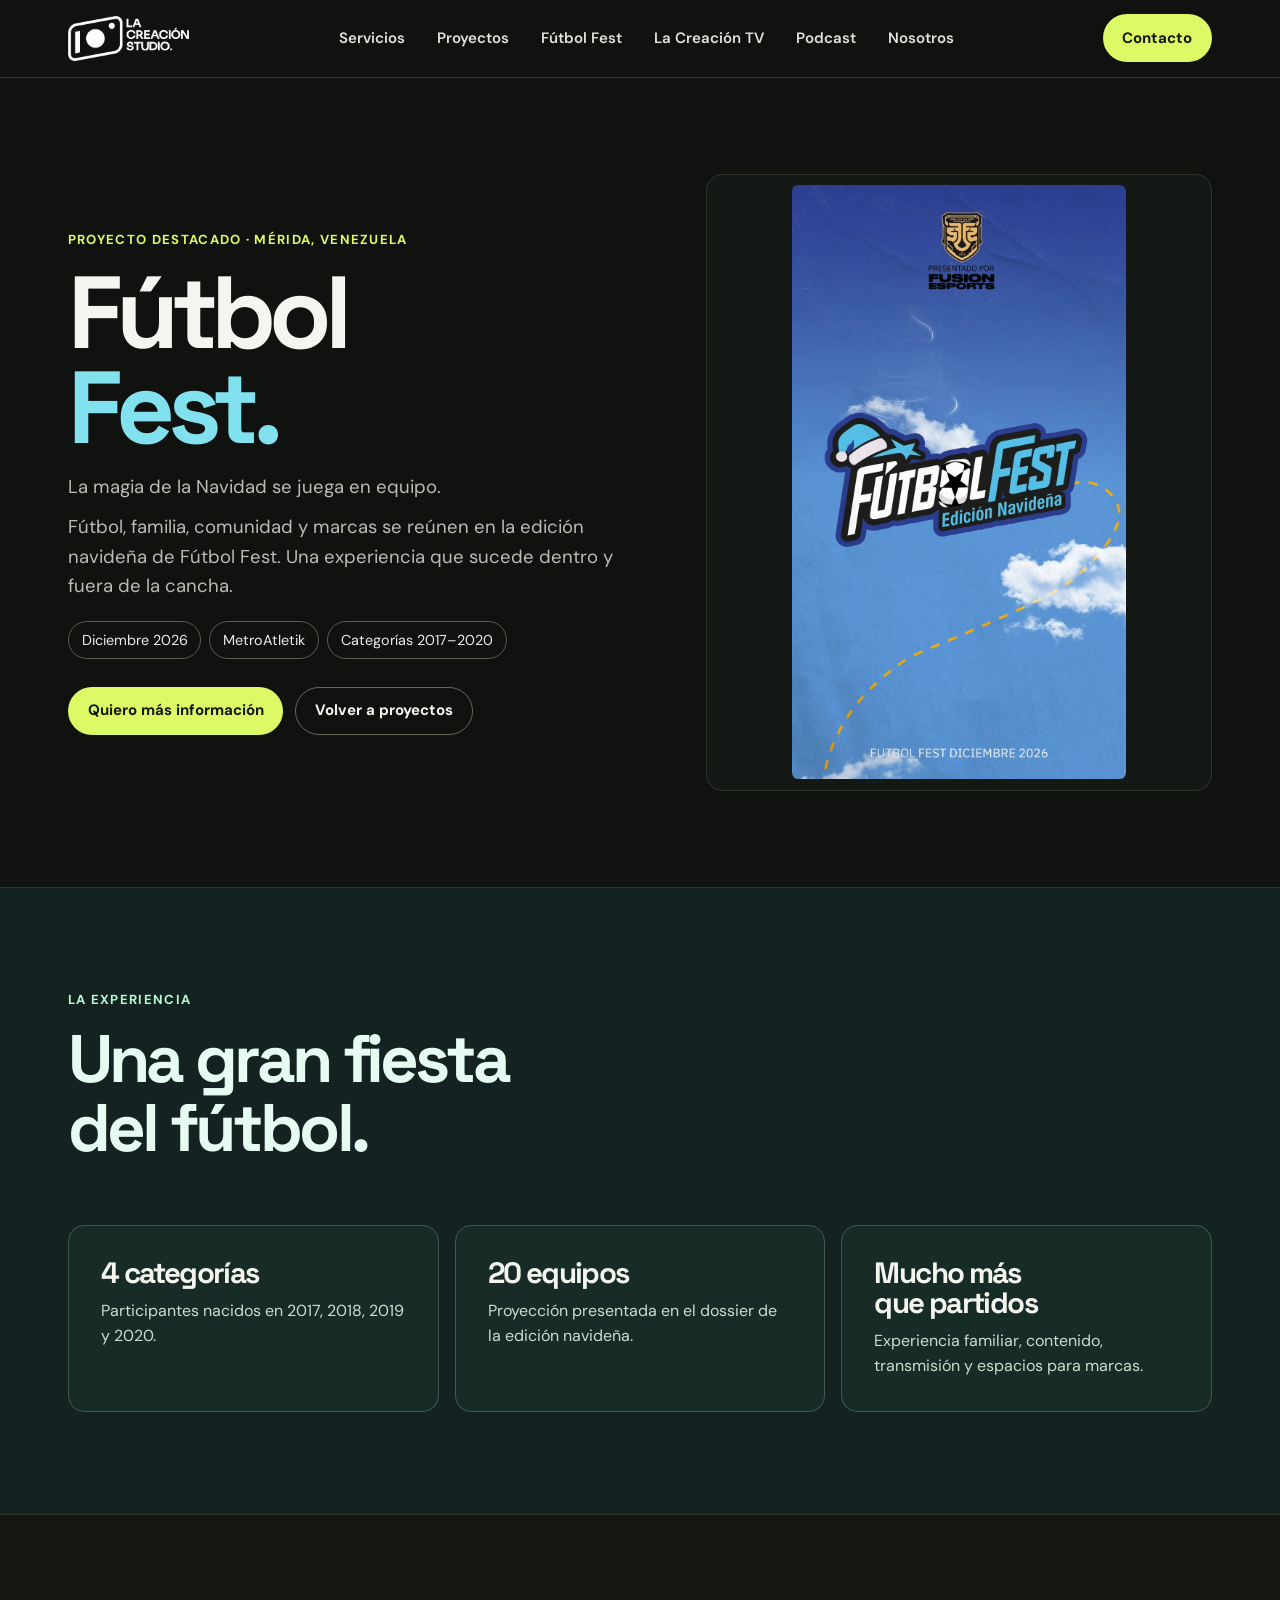
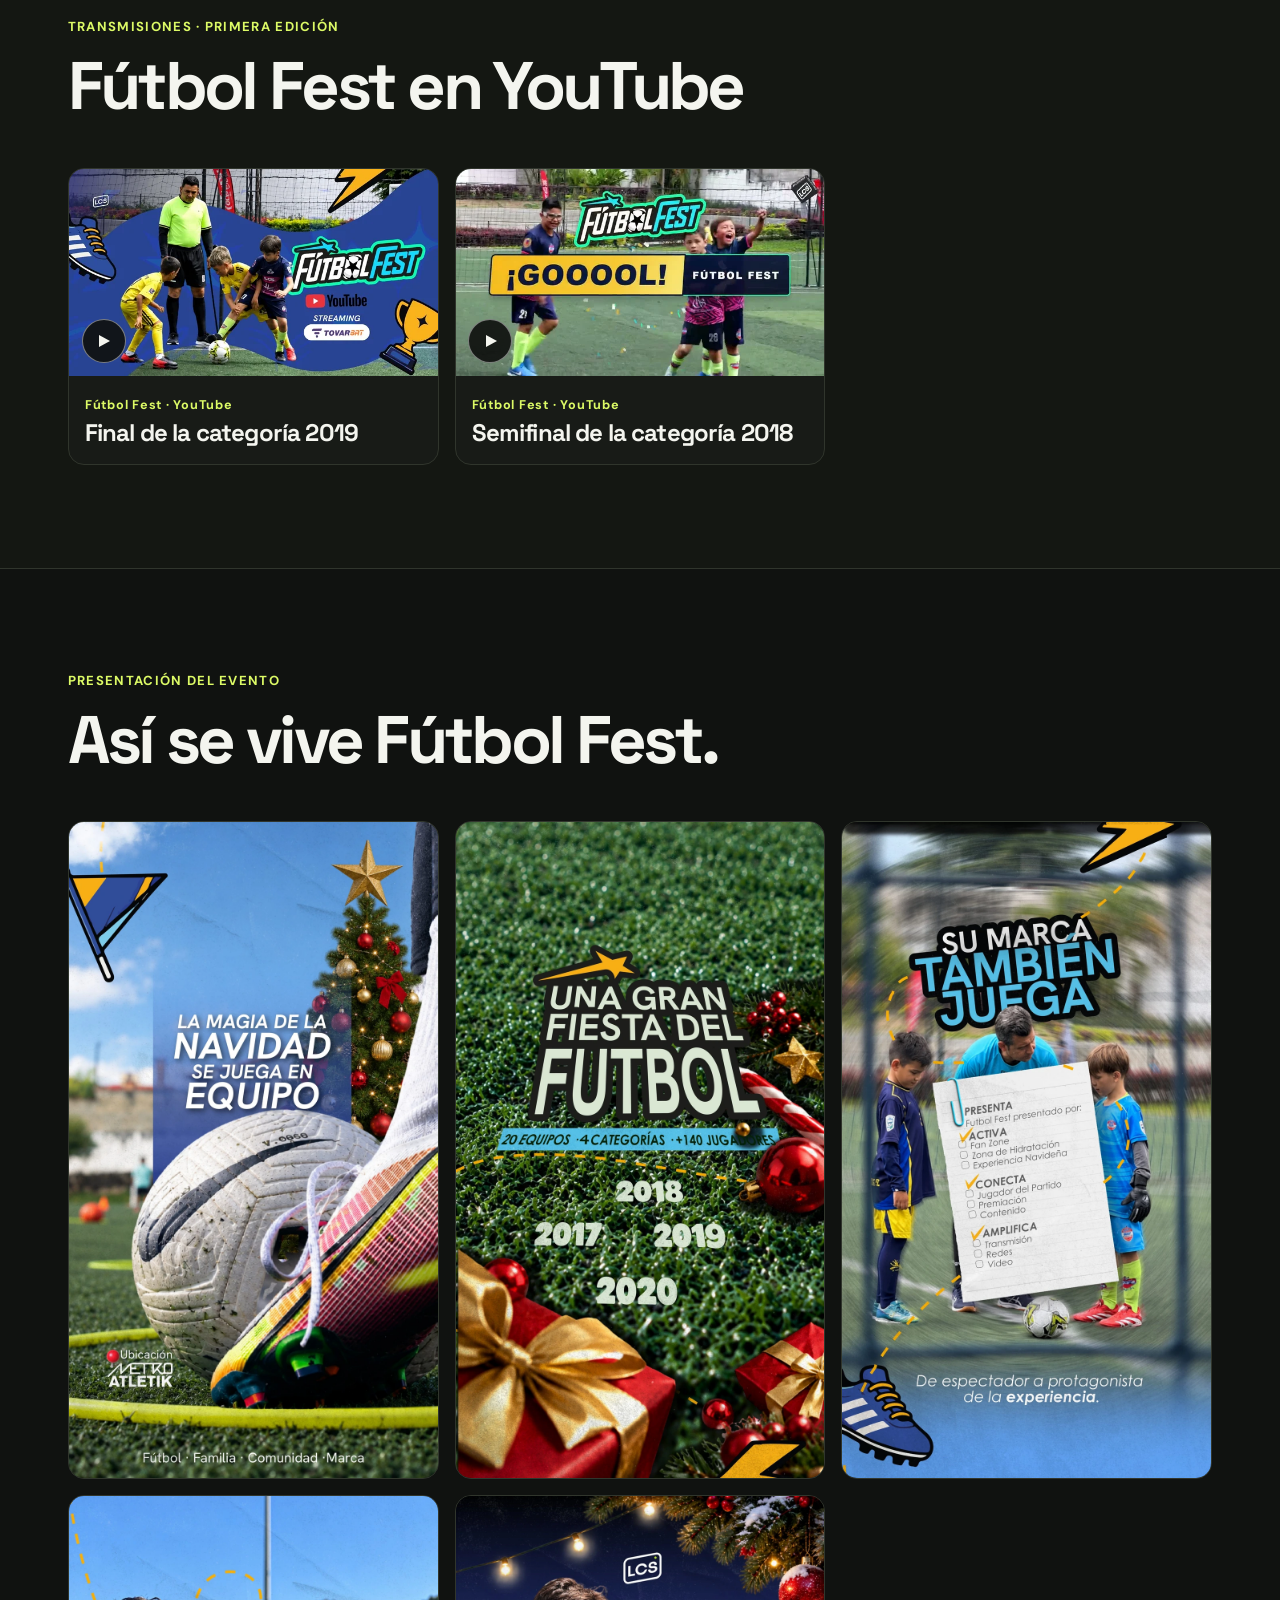
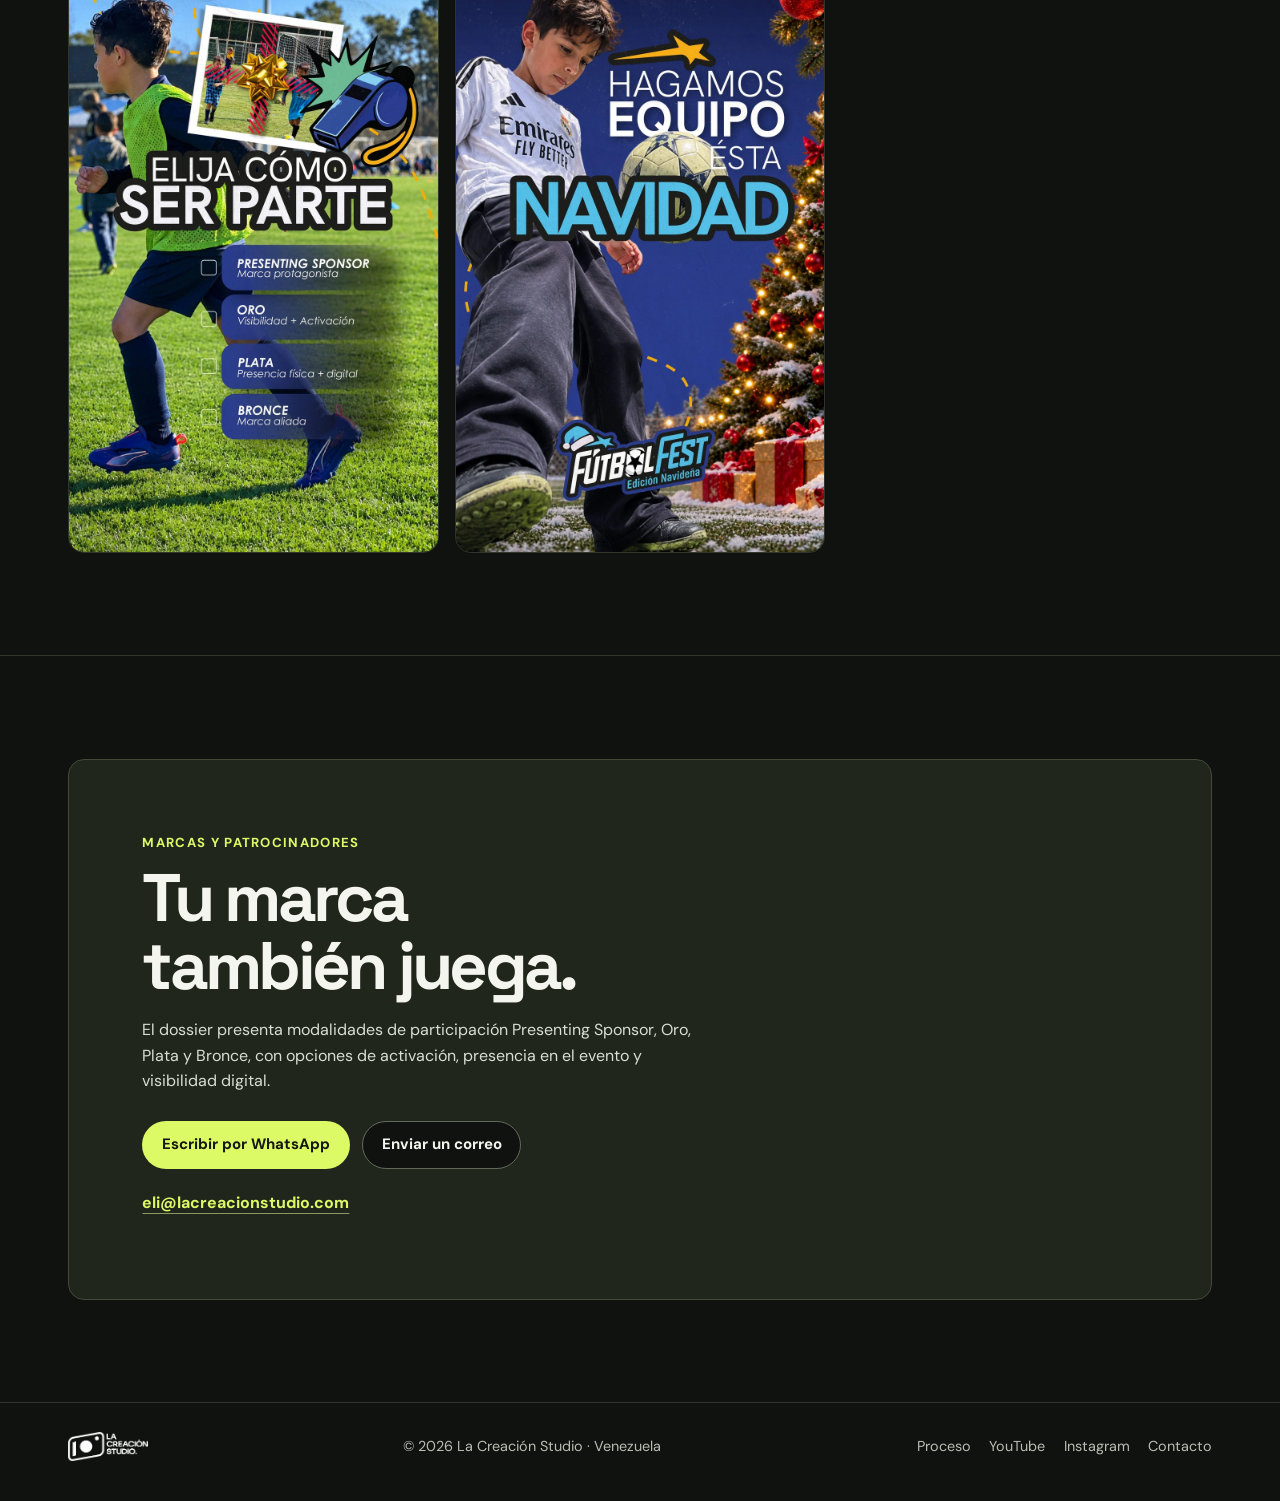
==== commit 38b808dc: "Publicar portada del estudio y rótulo Podcast en el menú" ====
--- a/futbol-fest.html
+++ b/futbol-fest.html
@@ -25,7 +25,7 @@
   <header class="site-header">
     <div class="wrap header-inner">
       <a class="brand" href="index.html#inicio"><img src="assets/logo.webp" alt="La Creación Studio" width="360" height="133" decoding="async"></a>
-      <nav class="nav-links" id="navegacion" aria-label="Navegación principal"><a href="index.html#servicios">Servicios</a><a href="index.html#proyectos">Proyectos</a><a href="index.html#futbol-fest">Fútbol Fest</a><a href="index.html#tv">La Creación TV</a><a href="talentos.html">Talentos</a><a href="index.html#nosotros">Nosotros</a></nav>
+      <nav class="nav-links" id="navegacion" aria-label="Navegación principal"><a href="index.html#servicios">Servicios</a><a href="index.html#proyectos">Proyectos</a><a href="index.html#futbol-fest">Fútbol Fest</a><a href="index.html#tv">La Creación TV</a><a href="talentos.html">Podcast</a><a href="index.html#nosotros">Nosotros</a></nav>
       <a class="button header-contact" href="index.html#contacto">Contacto</a>
       <button class="nav-toggle" type="button" aria-controls="navegacion" aria-expanded="false">Menú</button>
     </div>
--- a/assets/site.css
+++ b/assets/site.css
@@ -43,9 +43,9 @@
 .header-contact{flex:none}
 .nav-toggle{display:none;min-width:4.25rem;min-height:2.75rem;padding:.45rem .75rem;background:var(--panel);border:1px solid #62695a;border-radius:.45rem;cursor:pointer}
 .hero{position:relative;isolation:isolate;overflow:hidden;min-height:clamp(34rem,57vw,47.5rem);display:flex;align-items:center;background:#121410;border-bottom:1px solid var(--line)}
-.hero-media{position:absolute;inset:0 0 0 28%;z-index:-2;overflow:hidden}
-.hero-media img{width:100%;height:100%;object-fit:cover;object-position:center 47%;animation:opening-shot 4.6s cubic-bezier(.2,.55,.25,1) both}
-.hero::before{content:"";position:absolute;inset:0;z-index:-1;background:linear-gradient(90deg,#111311 13%,#111311f7 25%,#11131195 46%,#10121000 73%),linear-gradient(0deg,#101210ed 0%,#10121000 37%,#1012102a 79%,#10121066 100%);pointer-events:none}
+.hero-media{position:absolute;inset:0;z-index:-2;overflow:hidden}
+.hero-media img{width:100%;height:100%;object-fit:cover;object-position:center 52%;animation:opening-shot 4.6s cubic-bezier(.2,.55,.25,1) both}
+.hero::before{content:"";position:absolute;inset:0;z-index:-1;background:linear-gradient(90deg,#111311fa 0%,#111311e8 16%,#11131188 36%,#11131122 57%,#10121000 77%),linear-gradient(0deg,#101210db 0%,#10121000 24%,#10121000 82%,#1012104d 100%);pointer-events:none}
 .hero-copy{max-width:40rem;padding-block:4rem}
 .hero h1{margin:.8rem 0 1.1rem;line-height:.94;letter-spacing:-.075em}
 .hero h1 span{display:block}
@@ -53,7 +53,7 @@
 .hero .eyebrow,.hero h1,.hero p,.hero .actions{animation:opening-title .7s ease-out both}
 .hero h1{animation-delay:.07s}
 .hero p,.hero .actions{animation-delay:.13s}
-@keyframes opening-shot{from{transform:scale(1.048);filter:brightness(.76) saturate(.78)}to{transform:scale(1);filter:brightness(.94) saturate(.97)}}
+@keyframes opening-shot{from{opacity:.55;transform:scale(1.048);filter:brightness(.76) saturate(.78)}to{opacity:1;transform:scale(1);filter:brightness(1) saturate(1)}}
 @keyframes opening-title{from{opacity:0;transform:translateY(12px)}to{opacity:1;transform:translateY(0)}}
 .service-grid,.video-grid,.profile-grid,.info-grid{display:grid;grid-template-columns:repeat(3,minmax(0,1fr));gap:1rem}
 .service-card,.info-card,.profile,.video-card,.format-card{border:1px solid var(--line);background:var(--panel);border-radius:var(--radius);overflow:hidden}
@@ -159,7 +159,6 @@
  .js .nav-links{display:none}
  .js .nav-links.is-open{display:grid;grid-template-columns:repeat(2,minmax(0,1fr))}
  .video-grid,.profile-grid{grid-template-columns:repeat(2,minmax(0,1fr))}
- .hero-media{left:22%}
  .hero h1{font-size:clamp(3.35rem,9.6vw,5.6rem)}
 }
 @media(max-width:650px){
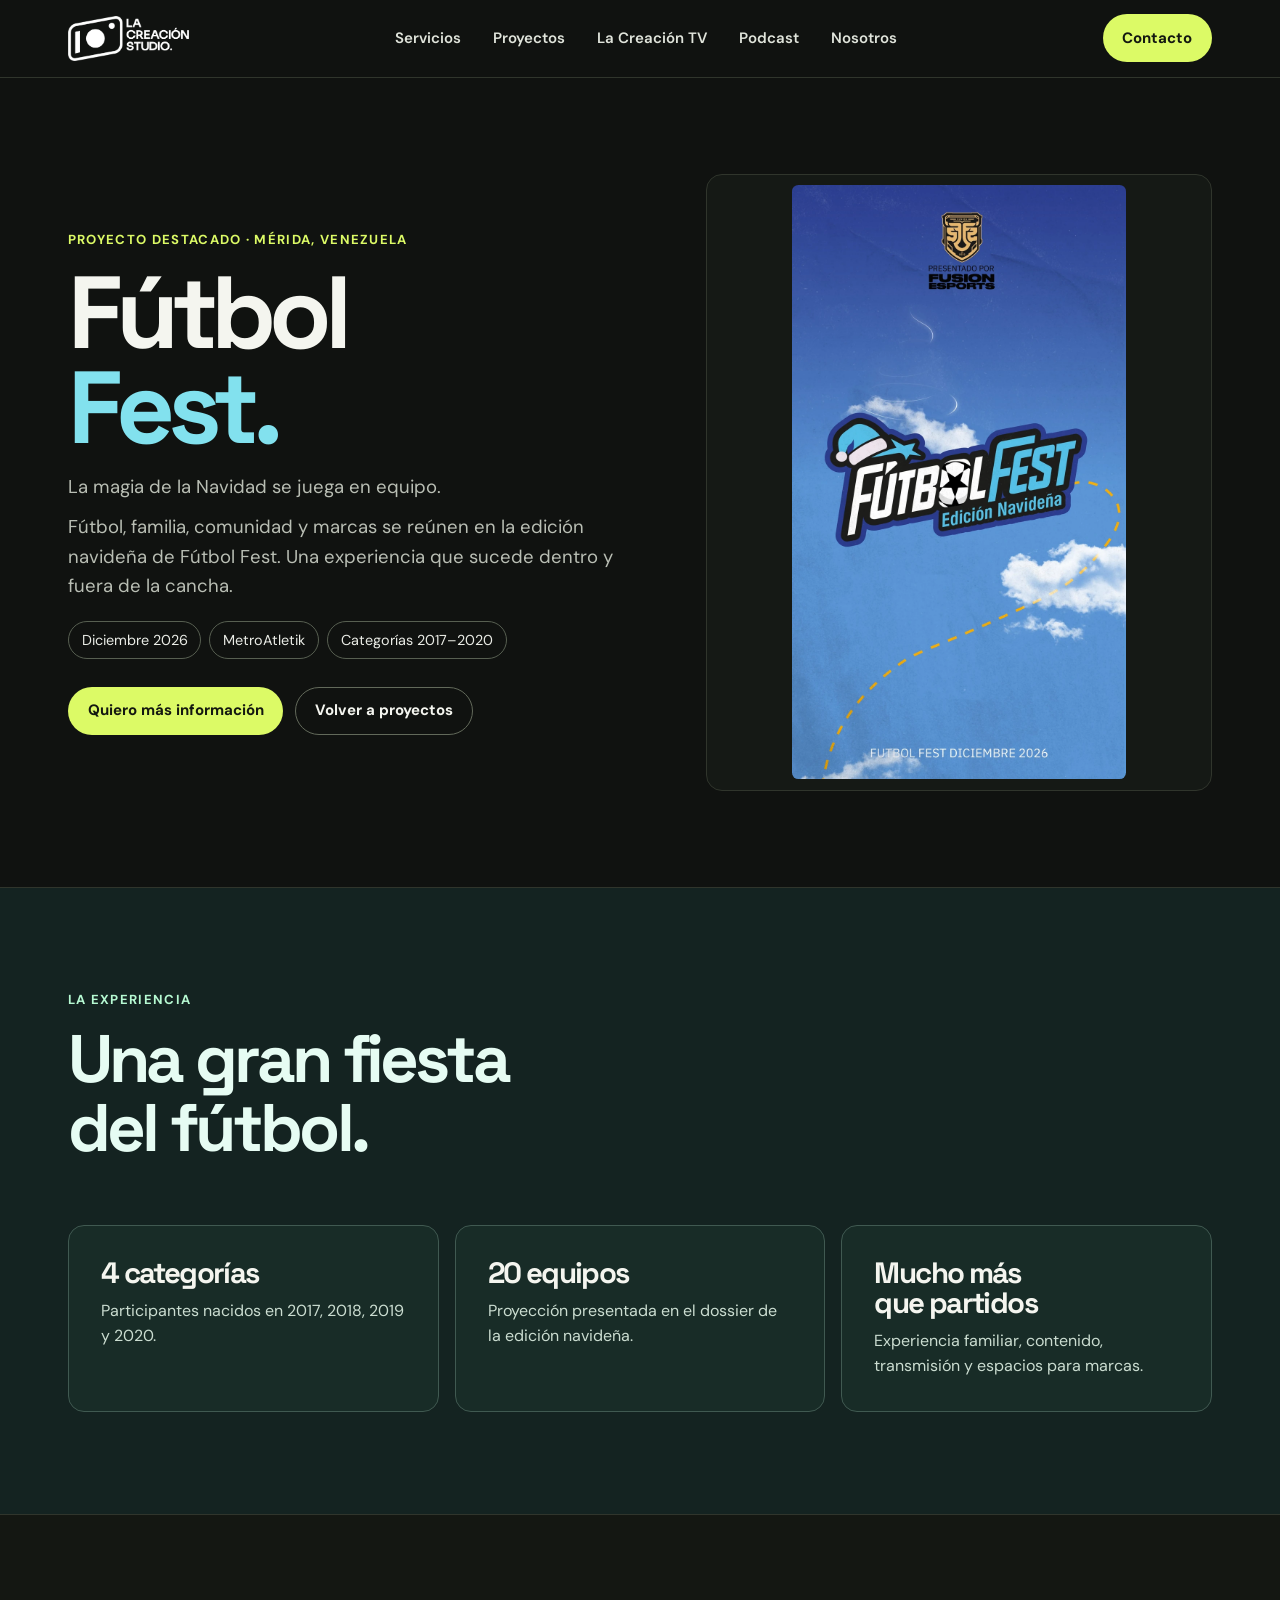
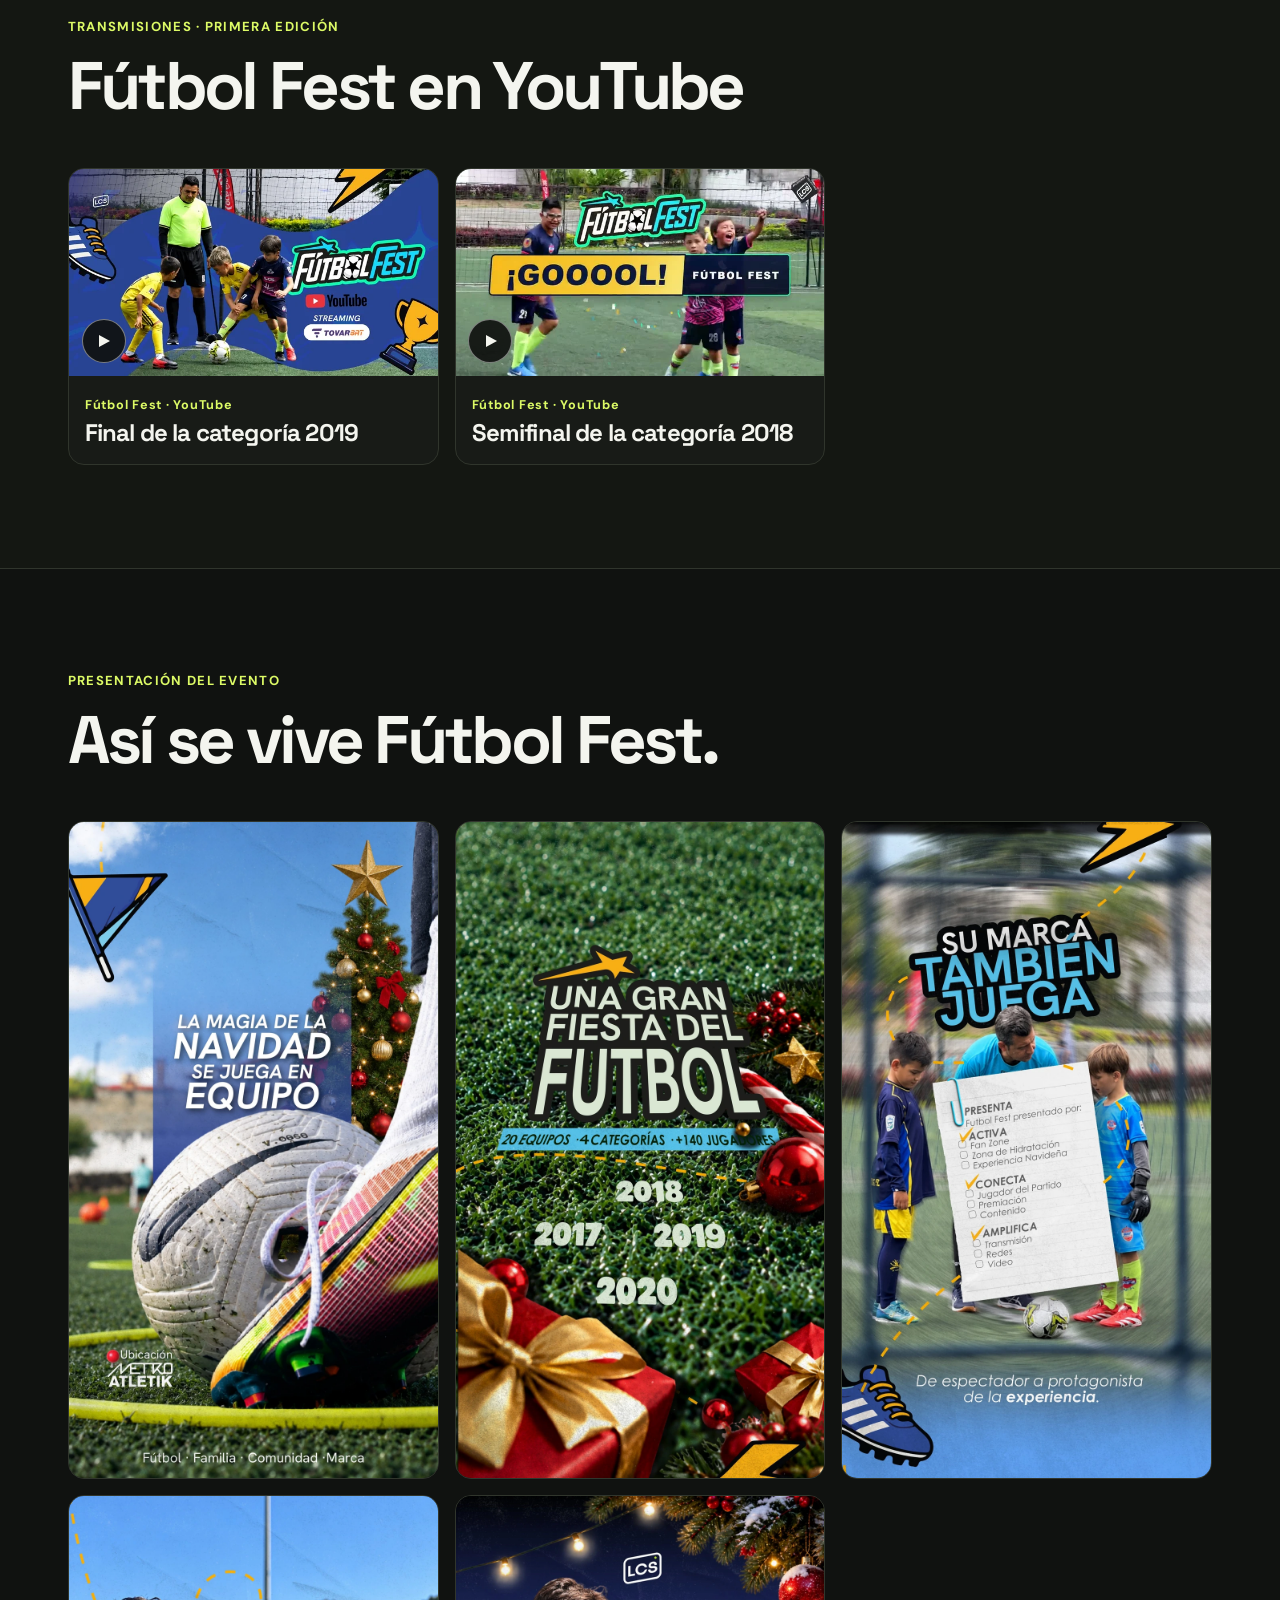
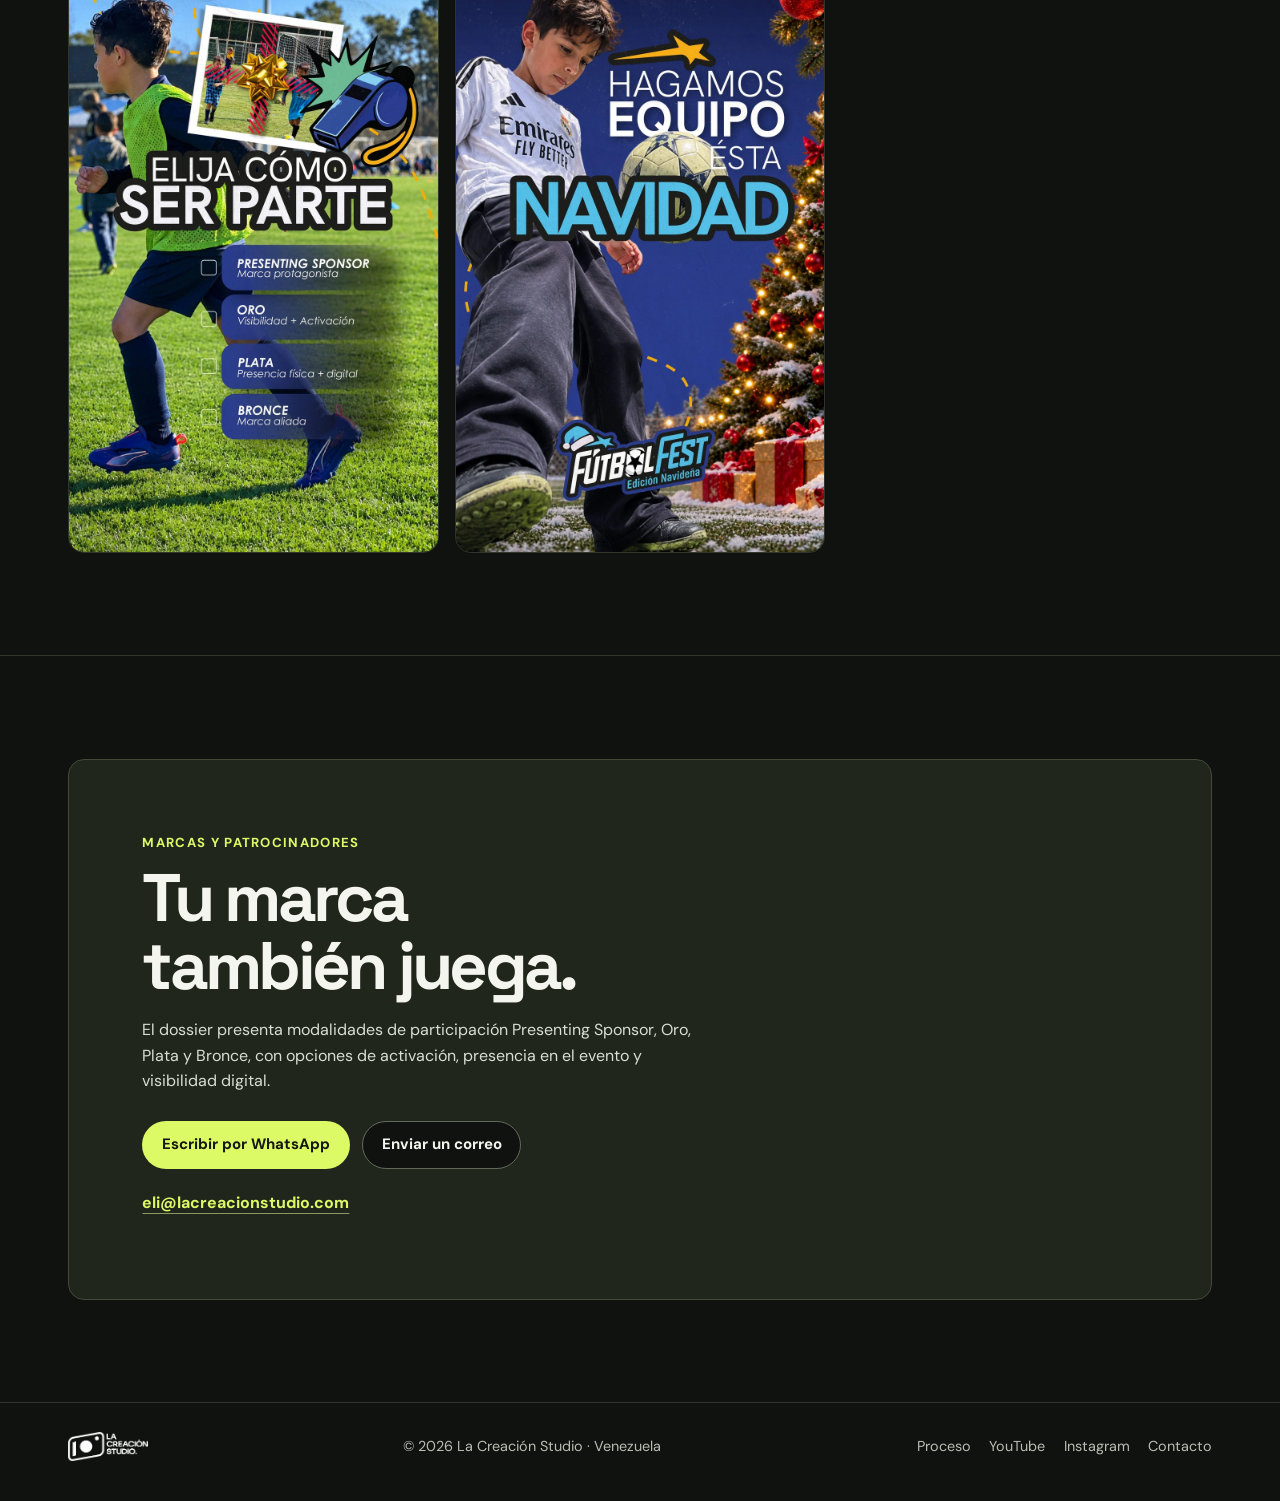
==== commit fa99f685: "Publicar acceso a Fútbol Fest desde el portafolio" ====
--- a/futbol-fest.html
+++ b/futbol-fest.html
@@ -25,7 +25,7 @@
   <header class="site-header">
     <div class="wrap header-inner">
       <a class="brand" href="index.html#inicio"><img src="assets/logo.webp" alt="La Creación Studio" width="360" height="133" decoding="async"></a>
-      <nav class="nav-links" id="navegacion" aria-label="Navegación principal"><a href="index.html#servicios">Servicios</a><a href="index.html#proyectos">Proyectos</a><a href="index.html#futbol-fest">Fútbol Fest</a><a href="index.html#tv">La Creación TV</a><a href="talentos.html">Podcast</a><a href="index.html#nosotros">Nosotros</a></nav>
+      <nav class="nav-links" id="navegacion" aria-label="Navegación principal"><a href="index.html#servicios">Servicios</a><a href="index.html#proyectos">Proyectos</a><a href="index.html#tv">La Creación TV</a><a href="talentos.html">Podcast</a><a href="index.html#nosotros">Nosotros</a></nav>
       <a class="button header-contact" href="index.html#contacto">Contacto</a>
       <button class="nav-toggle" type="button" aria-controls="navegacion" aria-expanded="false">Menú</button>
     </div>
--- a/assets/site.css
+++ b/assets/site.css
@@ -75,12 +75,10 @@
 .work-gaming img{object-position:50% 38%}
 .work-talent img{object-position:50% 46%}
 .feature{background:#142321}
-.feature-layout,.about-layout,.detail-hero{display:grid;grid-template-columns:1fr .9fr;align-items:center;gap:clamp(1.5rem,6vw,5rem)}
+.about-layout,.detail-hero{display:grid;grid-template-columns:1fr .9fr;align-items:center;gap:clamp(1.5rem,6vw,5rem)}
 .feature h2,.about-layout h2{margin:.7rem 0 1rem}
 .feature h2{color:#e6fcf3}
 .feature .eyebrow{color:#b6f9d2}
-.feature-media{overflow:hidden;border-radius:var(--radius);border:1px solid #4a6259}
-.feature-media img{width:100%;aspect-ratio:1.4;object-fit:cover;object-position:50% 39%}
 .feature .info-grid{margin-top:2rem}
 .feature .info-card{background:#182c27;border-color:#405951}
 .feature .info-card p{color:#cbddd1}
@@ -115,6 +113,8 @@
 .detail-hero{padding-block:clamp(2.65rem,7.5vw,6rem);align-items:center}
 .detail-hero h1{margin:.7rem 0 1.1rem;line-height:.93;letter-spacing:-.07em}
 .detail-hero h1 span{display:block}
+.detail-hero-text{grid-template-columns:1fr}
+.detail-hero-text h1 span{display:inline}
 .detail-text p{max-width:43ch;font-size:clamp(1rem,1.8vw,1.16rem)}
 .detail-text p+p{margin-top:.7rem}
 .detail-img{border-radius:var(--radius);border:1px solid var(--line);overflow:hidden;background:var(--panel)}
@@ -129,6 +129,20 @@
 .gallery a{display:block;overflow:hidden;border:1px solid var(--line);border-radius:var(--radius);background:var(--panel)}
 .gallery a:hover{border-color:var(--lime)}
 .gallery img{width:100%}
+.profile-photo{overflow:hidden}
+.scroll-enter{animation:scroll-enter .58s cubic-bezier(.2,.7,.2,1) var(--scroll-delay,0ms) backwards}
+@keyframes scroll-enter{
+ from{opacity:.62;transform:translateY(.75rem)}
+ to{opacity:1;transform:translateY(0)}
+}
+@media(min-width:821px){
+ .profile:nth-child(3n+2),#servicios .service-card:nth-child(3n+2){--scroll-delay:75ms}
+ .profile:nth-child(3n+3),#servicios .service-card:nth-child(3n+3){--scroll-delay:150ms}
+}
+@media(hover:hover) and (pointer:fine) and (prefers-reduced-motion:no-preference){
+ .profile-photo img{transition:transform .48s cubic-bezier(.2,.7,.2,1)}
+ .profile:hover .profile-photo img{transform:scale(1.045)}
+}
 .profile img{width:100%;aspect-ratio:1;object-fit:cover;object-position:50% 36%}
 .profile .hilly{object-position:50% 34%}
 .profile .juan{object-position:50% 44%}
@@ -162,7 +176,7 @@
  .hero h1{font-size:clamp(3.35rem,9.6vw,5.6rem)}
 }
 @media(max-width:650px){
- .section-head,.feature-layout,.about-layout,.detail-hero{grid-template-columns:1fr}
+ .section-head,.about-layout,.detail-hero{grid-template-columns:1fr}
  .section-head p{max-width:58ch}
  .hero{min-height:0;display:block}
  .hero-media{position:relative;inset:auto;height:clamp(15rem,65vw,24rem);margin:0}
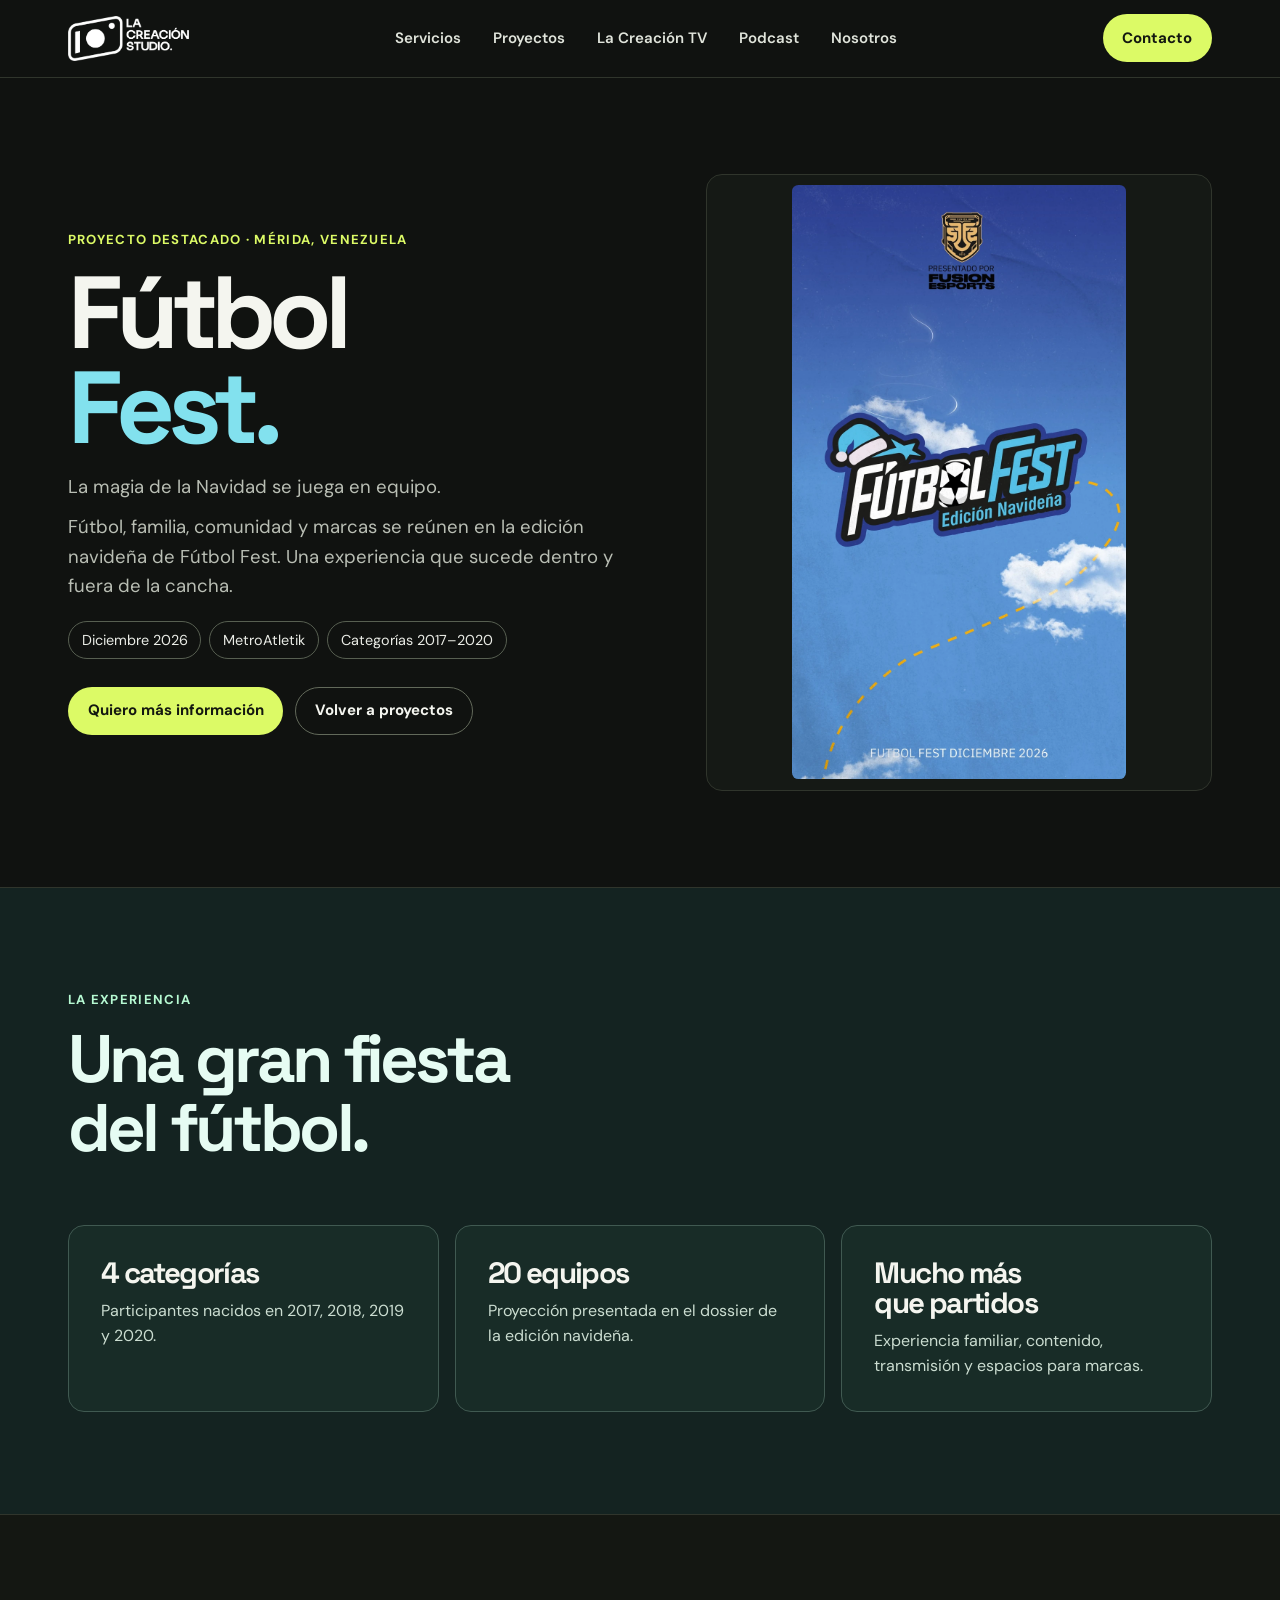
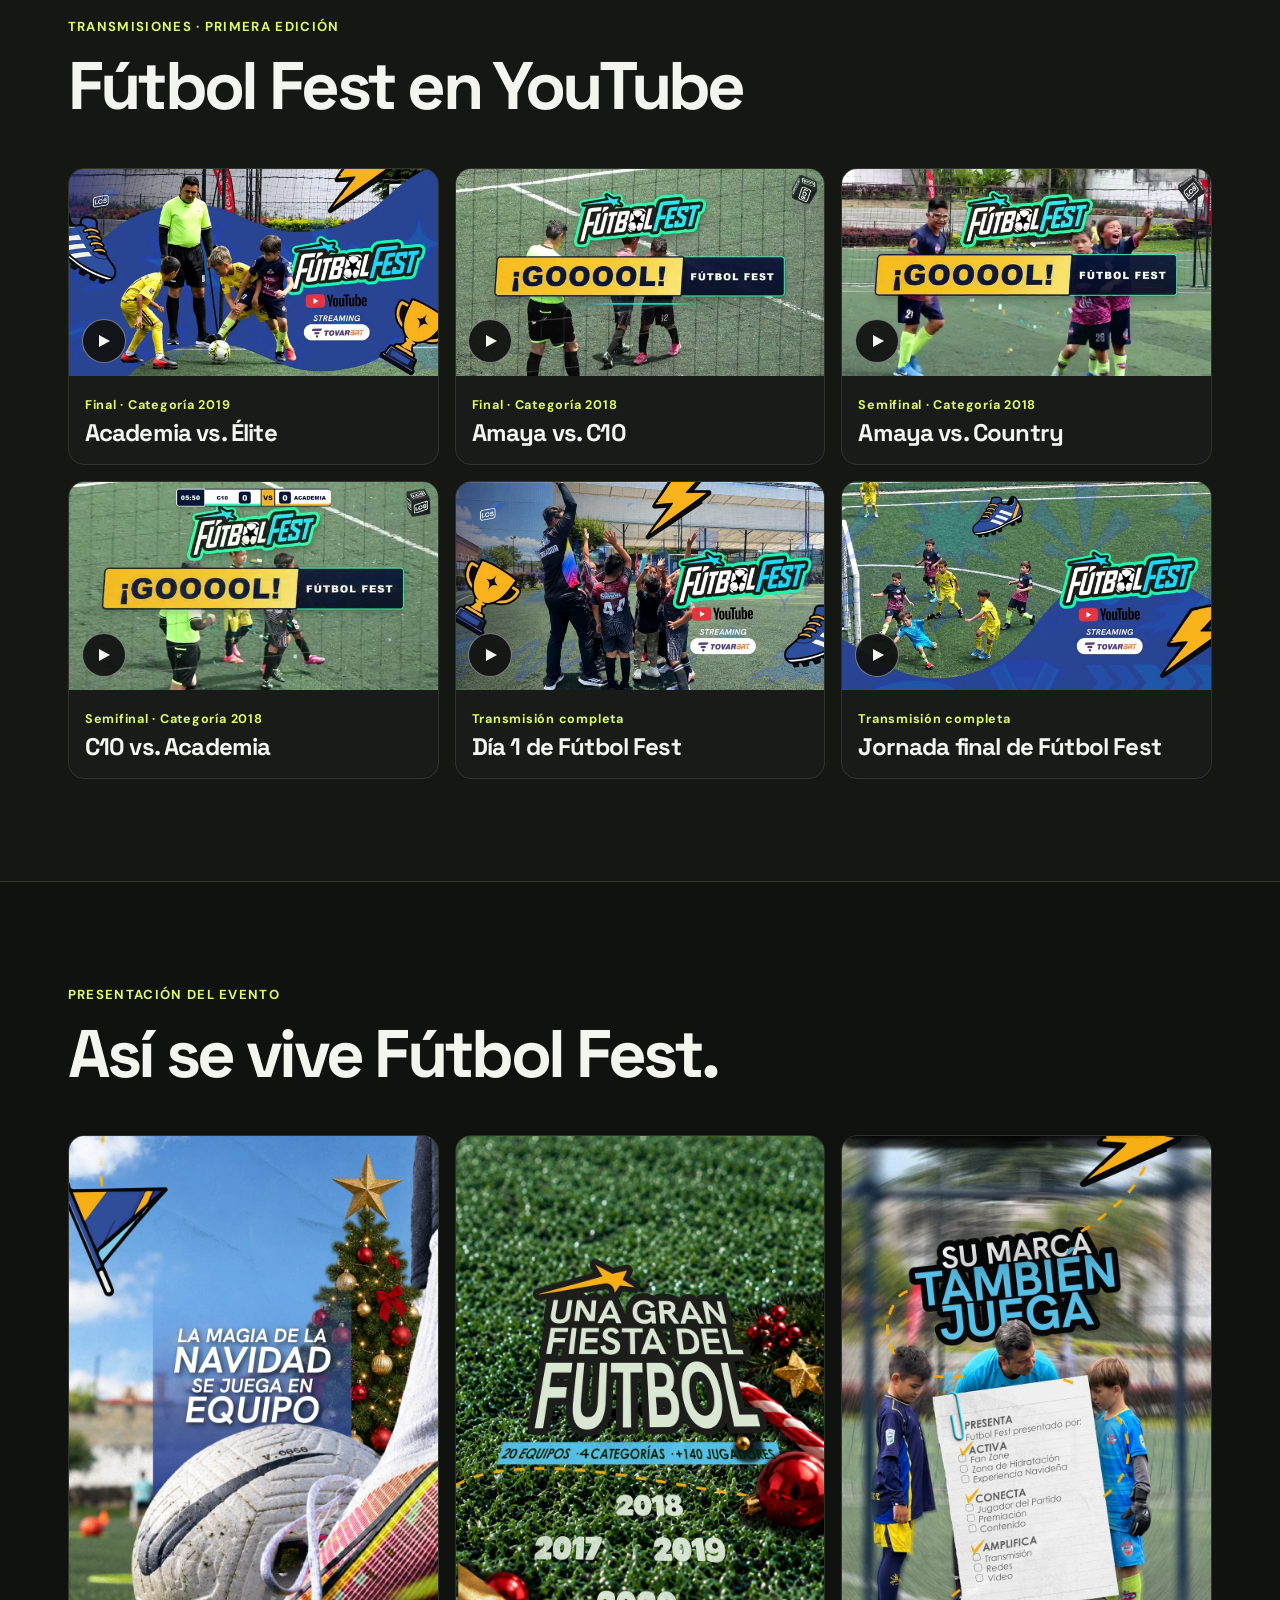
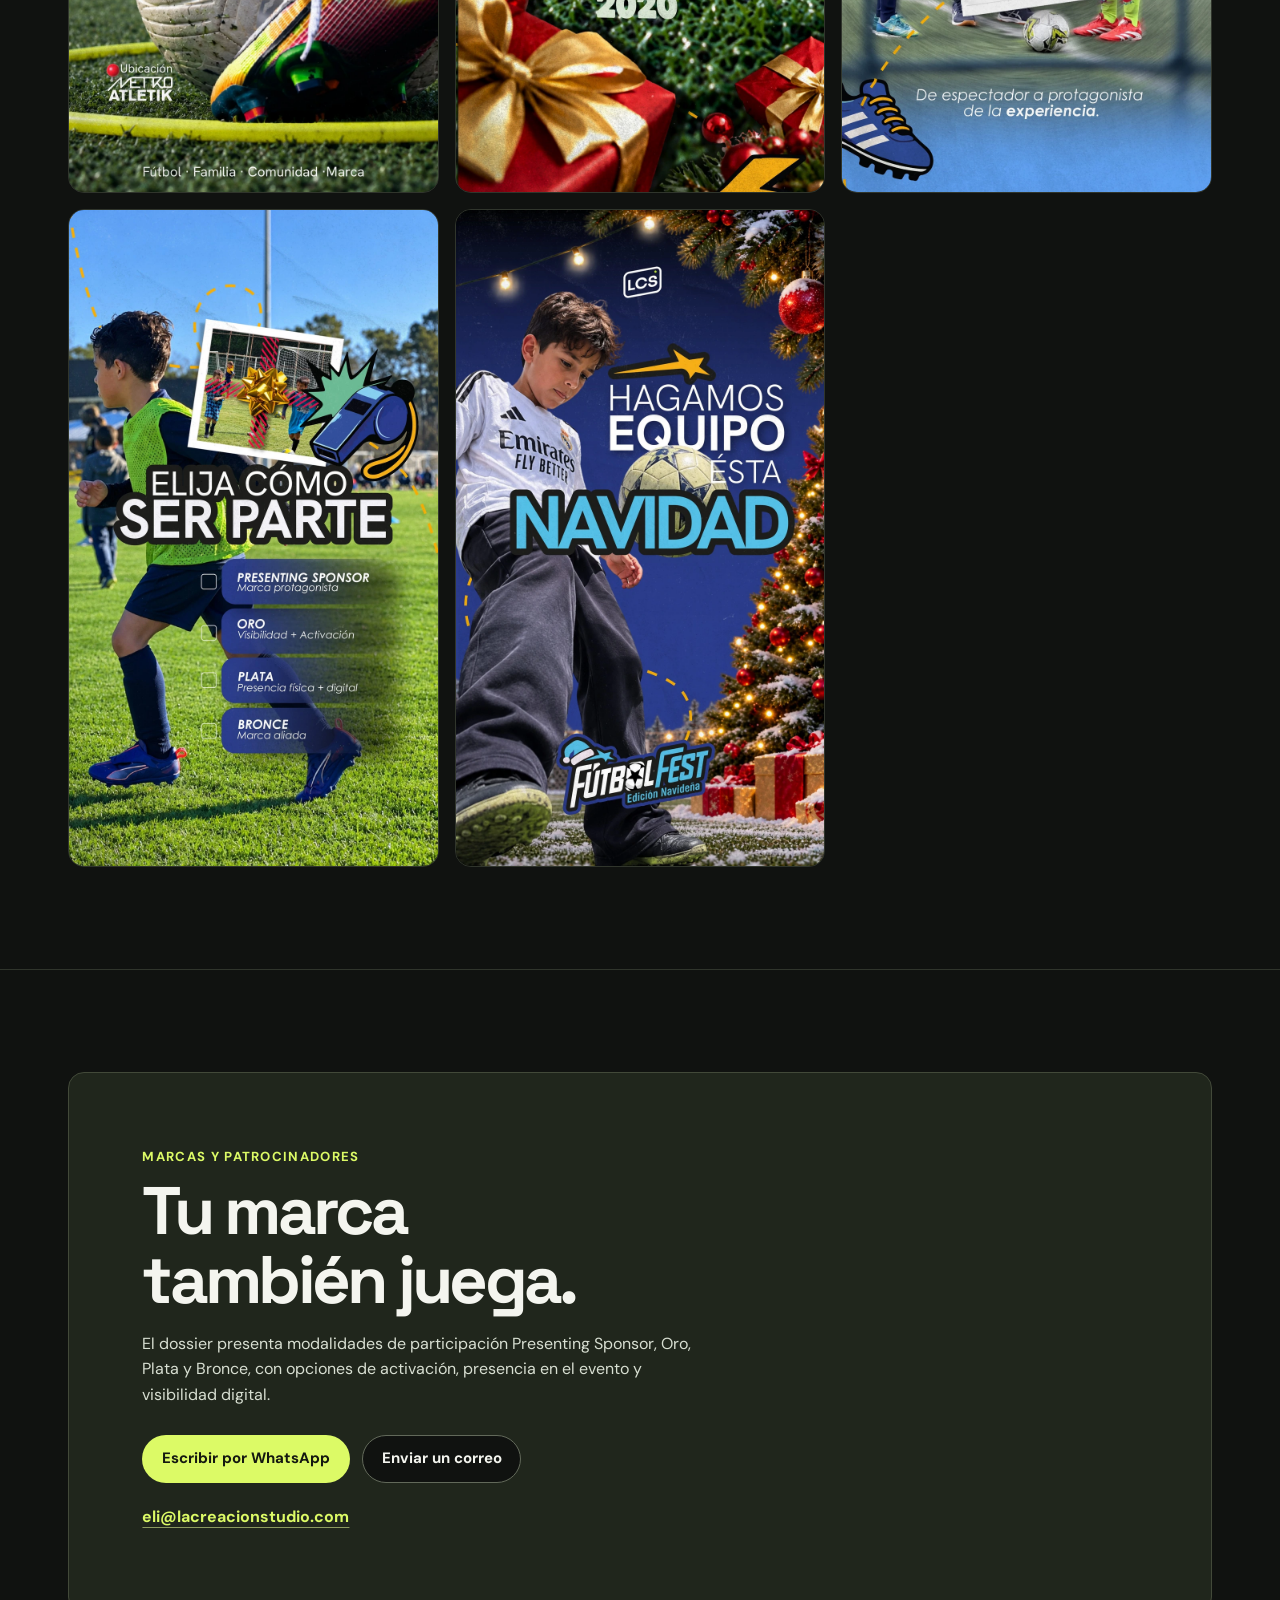
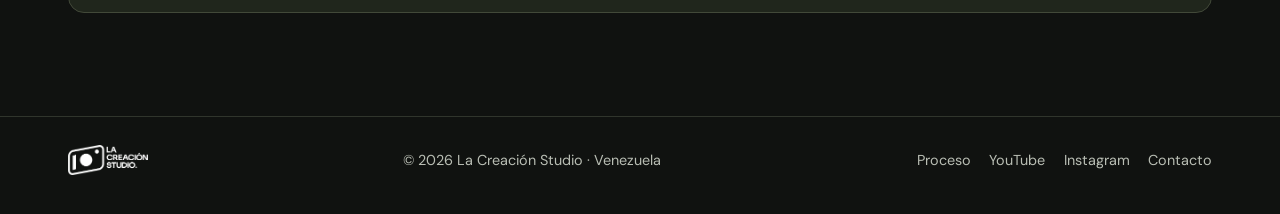
==== commit 28aace9f: "Publicar más partidos y transmisiones de Fútbol Fest" ====
--- a/futbol-fest.html
+++ b/futbol-fest.html
@@ -41,16 +41,32 @@
   <div class="section-head"><div><span class="eyebrow">La experiencia</span><h2>Una gran fiesta del fútbol.</h2></div></div>
   <div class="info-grid"><article class="info-card"><h3>4 categorías</h3><p>Participantes nacidos en 2017, 2018, 2019 y 2020.</p></article><article class="info-card"><h3>20 equipos</h3><p>Proyección presentada en el dossier de la edición navideña.</p></article><article class="info-card"><h3>Mucho más que partidos</h3><p>Experiencia familiar, contenido, transmisión y espacios para marcas.</p></article></div>
 </div></section>
-<section class="section band tv"><div class="wrap">
+<section class="section band tv" id="transmisiones"><div class="wrap">
   <div class="section-head"><div><span class="eyebrow">Transmisiones · Primera edición</span><h2>Fútbol Fest en YouTube</h2></div></div>
   <div class="video-grid">
     <a class="video-card" href="https://www.youtube.com/watch?v=rgBa4HFR1Gs" target="_blank" rel="noopener noreferrer">
       <span class="video-thumb"><img src="assets/video-rgBa4HFR1Gs.webp" alt="" width="640" height="360" decoding="async" loading="lazy"><span class="play" aria-hidden="true"></span></span>
-      <div class="video-content"><small>Fútbol Fest · YouTube</small><h3>Final de la categoría 2019</h3></div>
+      <div class="video-content"><small>Final · Categoría 2019</small><h3>Academia vs. Élite</h3></div>
+    </a>
+    <a class="video-card" href="https://www.youtube.com/watch?v=W7AiD7LScLM" target="_blank" rel="noopener noreferrer">
+      <span class="video-thumb"><img src="assets/video-W7AiD7LScLM.webp" alt="" width="640" height="360" decoding="async" loading="lazy"><span class="play" aria-hidden="true"></span></span>
+      <div class="video-content"><small>Final · Categoría 2018</small><h3>Amaya vs. C10</h3></div>
     </a>
     <a class="video-card" href="https://www.youtube.com/watch?v=VGnPRoSpKUw" target="_blank" rel="noopener noreferrer">
       <span class="video-thumb"><img src="assets/video-VGnPRoSpKUw.webp" alt="" width="640" height="360" decoding="async" loading="lazy"><span class="play" aria-hidden="true"></span></span>
-      <div class="video-content"><small>Fútbol Fest · YouTube</small><h3>Semifinal de la categoría 2018</h3></div>
+      <div class="video-content"><small>Semifinal · Categoría 2018</small><h3>Amaya vs. Country</h3></div>
+    </a>
+    <a class="video-card" href="https://www.youtube.com/watch?v=BDWVnKO1S3I" target="_blank" rel="noopener noreferrer">
+      <span class="video-thumb"><img src="assets/video-BDWVnKO1S3I.webp" alt="" width="640" height="360" decoding="async" loading="lazy"><span class="play" aria-hidden="true"></span></span>
+      <div class="video-content"><small>Semifinal · Categoría 2018</small><h3>C10 vs. Academia</h3></div>
+    </a>
+    <a class="video-card" href="https://www.youtube.com/watch?v=iUB5eU2pmcA" target="_blank" rel="noopener noreferrer">
+      <span class="video-thumb"><img src="assets/video-iUB5eU2pmcA.webp" alt="" width="640" height="360" decoding="async" loading="lazy"><span class="play" aria-hidden="true"></span></span>
+      <div class="video-content"><small>Transmisión completa</small><h3>Día 1 de Fútbol Fest</h3></div>
+    </a>
+    <a class="video-card" href="https://www.youtube.com/watch?v=I76Mq1lzecI" target="_blank" rel="noopener noreferrer">
+      <span class="video-thumb"><img src="assets/video-I76Mq1lzecI.webp" alt="" width="640" height="360" decoding="async" loading="lazy"><span class="play" aria-hidden="true"></span></span>
+      <div class="video-content"><small>Transmisión completa</small><h3>Jornada final de Fútbol Fest</h3></div>
     </a>
   </div>
 </div></section>
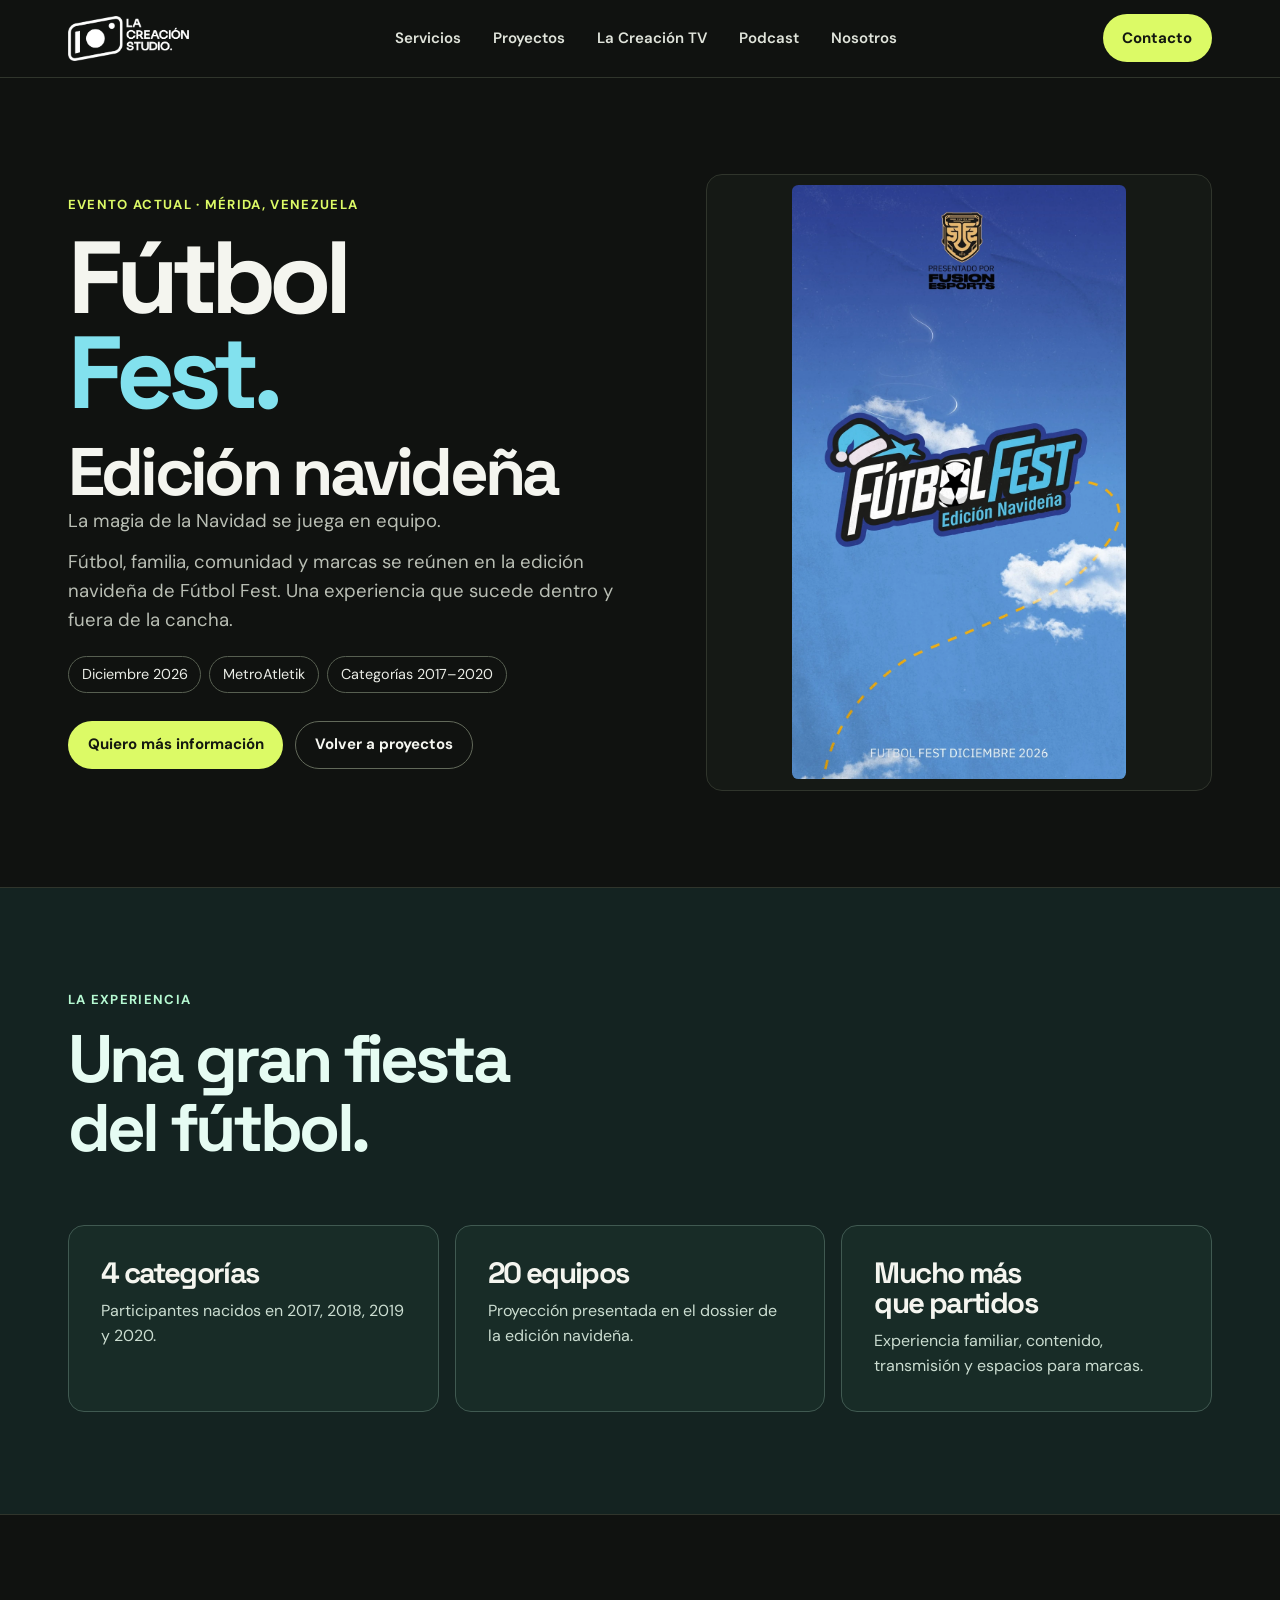
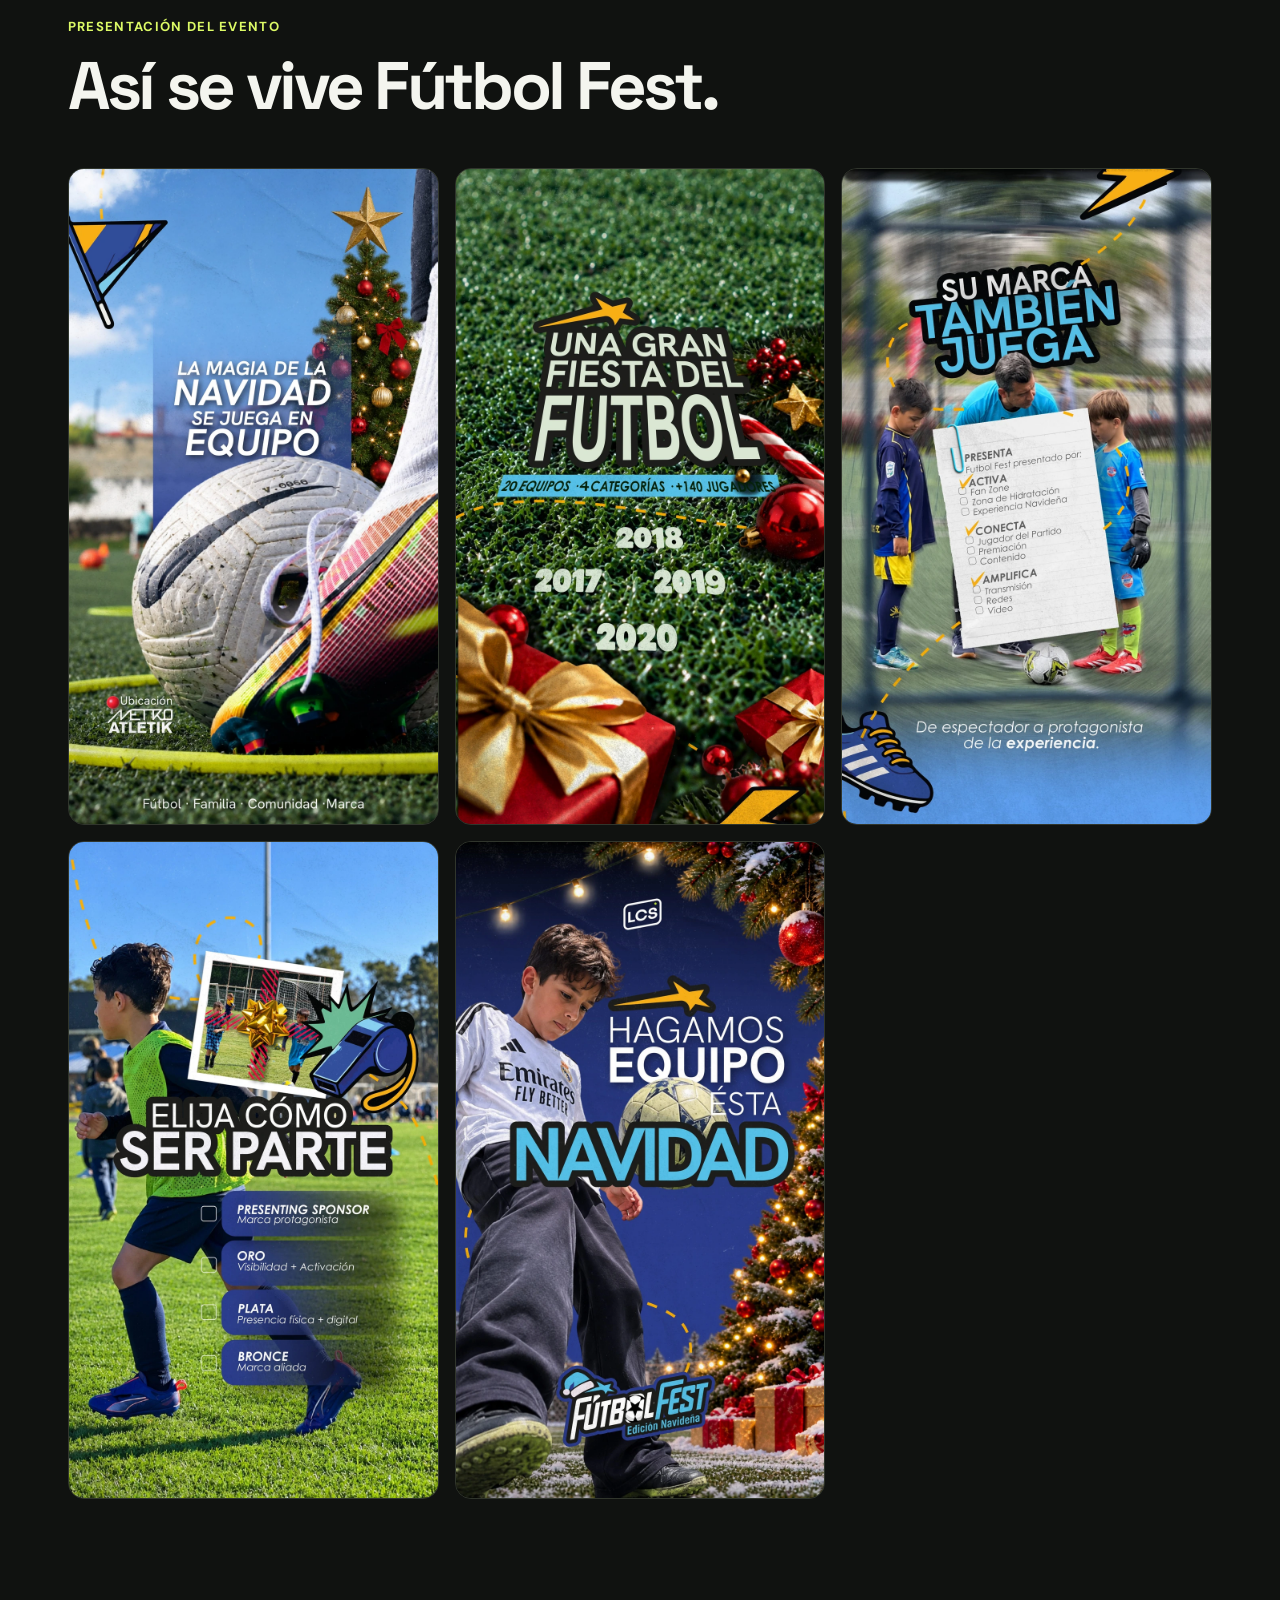
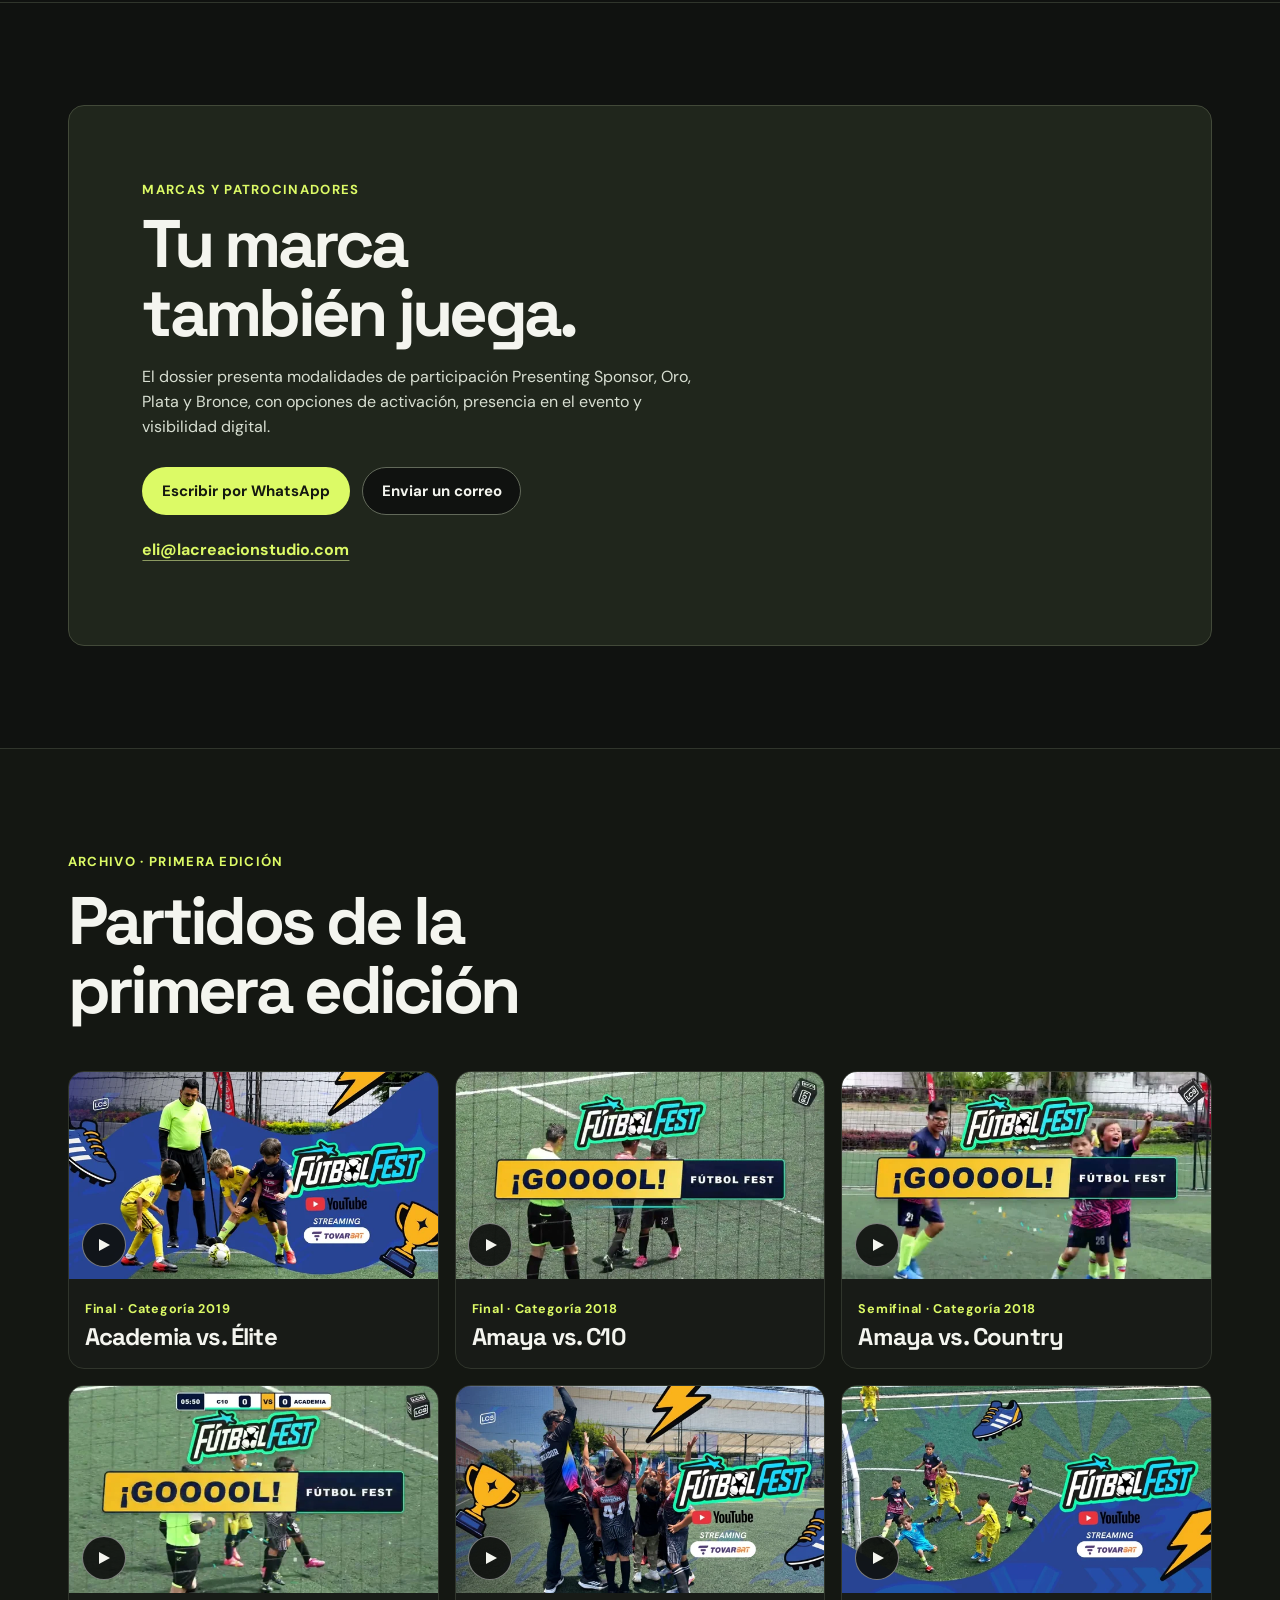
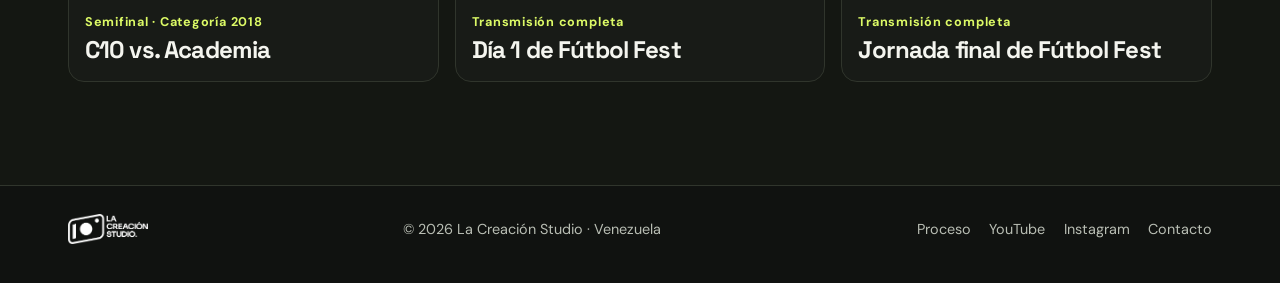
==== commit 129d7f4b: "Destacar la edición navideña como evento actual de Fútbol Fest" ====
--- a/futbol-fest.html
+++ b/futbol-fest.html
@@ -32,8 +32,8 @@
   </header>
 <main id="contenido">
 <div class="wrap detail-hero" id="inicio">
-  <div class="detail-text"><span class="eyebrow">Proyecto destacado · Mérida, Venezuela</span><h1>Fútbol <span class="futbol-color">Fest.</span></h1><p>La magia de la Navidad se juega en equipo.</p><p>Fútbol, familia, comunidad y marcas se reúnen en la edición navideña de Fútbol Fest. Una experiencia que sucede dentro y fuera de la cancha.</p><ul class="pill-list"><li>Diciembre 2026</li><li>MetroAtletik</li><li>Categorías 2017–2020</li></ul>
-    <div class="actions"><a class="button" href="#contacto">Quiero más información</a><a class="button alt" href="index.html#proyectos">Volver a proyectos</a></div>
+  <div class="detail-text"><span class="eyebrow">Evento actual · Mérida, Venezuela</span><h1>Fútbol <span class="futbol-color">Fest.</span></h1><h2>Edición navideña</h2><p>La magia de la Navidad se juega en equipo.</p><p>Fútbol, familia, comunidad y marcas se reúnen en la edición navideña de Fútbol Fest. Una experiencia que sucede dentro y fuera de la cancha.</p><ul class="pill-list"><li>Diciembre 2026</li><li>MetroAtletik</li><li>Categorías 2017–2020</li></ul>
+    <div class="actions"><a class="button" href="mailto:eli@lacreacionstudio.com?subject=F%C3%BAtbol%20Fest%20-%20Informaci%C3%B3n">Quiero más información</a><a class="button alt" href="index.html#proyectos">Volver a proyectos</a></div>
   </div>
   <div class="detail-img poster"><img src="assets/futbol-1.webp" alt="Identidad oficial de Fútbol Fest edición navideña" width="920" height="1636" decoding="async" fetchpriority="high"></div>
 </div>
@@ -41,8 +41,24 @@
   <div class="section-head"><div><span class="eyebrow">La experiencia</span><h2>Una gran fiesta del fútbol.</h2></div></div>
   <div class="info-grid"><article class="info-card"><h3>4 categorías</h3><p>Participantes nacidos en 2017, 2018, 2019 y 2020.</p></article><article class="info-card"><h3>20 equipos</h3><p>Proyección presentada en el dossier de la edición navideña.</p></article><article class="info-card"><h3>Mucho más que partidos</h3><p>Experiencia familiar, contenido, transmisión y espacios para marcas.</p></article></div>
 </div></section>
+<section class="section band"><div class="wrap">
+  <div class="section-head"><div><span class="eyebrow">Presentación del evento</span><h2>Así se vive Fútbol Fest.</h2></div></div>
+  <div class="gallery"><a class="gallery-item" href="assets/futbol-2.webp" target="_blank" rel="noopener noreferrer"><img src="assets/futbol-2.webp" alt="La magia de la Navidad se juega en equipo" width="920" height="1636" decoding="async" loading="lazy"></a><a class="gallery-item" href="assets/futbol-3.webp" target="_blank" rel="noopener noreferrer"><img src="assets/futbol-3.webp" alt="Categorías y propuesta del torneo" width="920" height="1636" decoding="async" loading="lazy"></a><a class="gallery-item" href="assets/futbol-4.webp" target="_blank" rel="noopener noreferrer"><img src="assets/futbol-4.webp" alt="Activaciones para marcas y cobertura" width="920" height="1636" decoding="async" loading="lazy"></a><a class="gallery-item" href="assets/futbol-5.webp" target="_blank" rel="noopener noreferrer"><img src="assets/futbol-5.webp" alt="Modalidades de patrocinio" width="920" height="1636" decoding="async" loading="lazy"></a><a class="gallery-item" href="assets/futbol-6.webp" target="_blank" rel="noopener noreferrer"><img src="assets/futbol-6.webp" alt="Hagamos equipo esta Navidad" width="920" height="1636" decoding="async" loading="lazy"></a></div>
+</div></section>
+<section class="section band" id="contacto">
+  <div class="wrap contact-panel">
+    <span class="eyebrow">Marcas y patrocinadores</span>
+    <h2>Tu marca también juega.</h2>
+    <p>El dossier presenta modalidades de participación Presenting Sponsor, Oro, Plata y Bronce, con opciones de activación, presencia en el evento y visibilidad digital.</p>
+    <div class="actions">
+      <a class="button" href="https://wa.me/584220710134?text=Hola%2C%20quiero%20hablar%20sobre%20un%20proyecto%20con%20La%20Creaci%C3%B3n%20Studio." target="_blank" rel="noopener noreferrer">Escribir por WhatsApp</a>
+      <a class="button alt" href="mailto:eli@lacreacionstudio.com?subject=Patrocinio%20F%C3%BAtbol%20Fest">Enviar un correo</a>
+    </div>
+    <a class="text-link" href="mailto:eli@lacreacionstudio.com?subject=Patrocinio%20F%C3%BAtbol%20Fest">eli@lacreacionstudio.com</a>
+  </div>
+</section>
 <section class="section band tv" id="transmisiones"><div class="wrap">
-  <div class="section-head"><div><span class="eyebrow">Transmisiones · Primera edición</span><h2>Fútbol Fest en YouTube</h2></div></div>
+  <div class="section-head"><div><span class="eyebrow">Archivo · Primera edición</span><h2>Partidos de la primera edición</h2></div></div>
   <div class="video-grid">
     <a class="video-card" href="https://www.youtube.com/watch?v=rgBa4HFR1Gs" target="_blank" rel="noopener noreferrer">
       <span class="video-thumb"><img src="assets/video-rgBa4HFR1Gs.webp" alt="" width="640" height="360" decoding="async" loading="lazy"><span class="play" aria-hidden="true"></span></span>
@@ -70,22 +86,6 @@
     </a>
   </div>
 </div></section>
-<section class="section band"><div class="wrap">
-  <div class="section-head"><div><span class="eyebrow">Presentación del evento</span><h2>Así se vive Fútbol Fest.</h2></div></div>
-  <div class="gallery"><a class="gallery-item" href="assets/futbol-2.webp" target="_blank" rel="noopener noreferrer"><img src="assets/futbol-2.webp" alt="La magia de la Navidad se juega en equipo" width="920" height="1636" decoding="async" loading="lazy"></a><a class="gallery-item" href="assets/futbol-3.webp" target="_blank" rel="noopener noreferrer"><img src="assets/futbol-3.webp" alt="Categorías y propuesta del torneo" width="920" height="1636" decoding="async" loading="lazy"></a><a class="gallery-item" href="assets/futbol-4.webp" target="_blank" rel="noopener noreferrer"><img src="assets/futbol-4.webp" alt="Activaciones para marcas y cobertura" width="920" height="1636" decoding="async" loading="lazy"></a><a class="gallery-item" href="assets/futbol-5.webp" target="_blank" rel="noopener noreferrer"><img src="assets/futbol-5.webp" alt="Modalidades de patrocinio" width="920" height="1636" decoding="async" loading="lazy"></a><a class="gallery-item" href="assets/futbol-6.webp" target="_blank" rel="noopener noreferrer"><img src="assets/futbol-6.webp" alt="Hagamos equipo esta Navidad" width="920" height="1636" decoding="async" loading="lazy"></a></div>
-</div></section>
-<section class="section band" id="contacto">
-  <div class="wrap contact-panel">
-    <span class="eyebrow">Marcas y patrocinadores</span>
-    <h2>Tu marca también juega.</h2>
-    <p>El dossier presenta modalidades de participación Presenting Sponsor, Oro, Plata y Bronce, con opciones de activación, presencia en el evento y visibilidad digital.</p>
-    <div class="actions">
-      <a class="button" href="https://wa.me/584220710134?text=Hola%2C%20quiero%20hablar%20sobre%20un%20proyecto%20con%20La%20Creaci%C3%B3n%20Studio." target="_blank" rel="noopener noreferrer">Escribir por WhatsApp</a>
-      <a class="button alt" href="mailto:eli@lacreacionstudio.com?subject=Patrocinio%20F%C3%BAtbol%20Fest">Enviar un correo</a>
-    </div>
-    <a class="text-link" href="mailto:eli@lacreacionstudio.com?subject=Patrocinio%20F%C3%BAtbol%20Fest">eli@lacreacionstudio.com</a>
-  </div>
-</section>
 </main>
 <footer class="site-footer">
   <div class="wrap footer-inner">
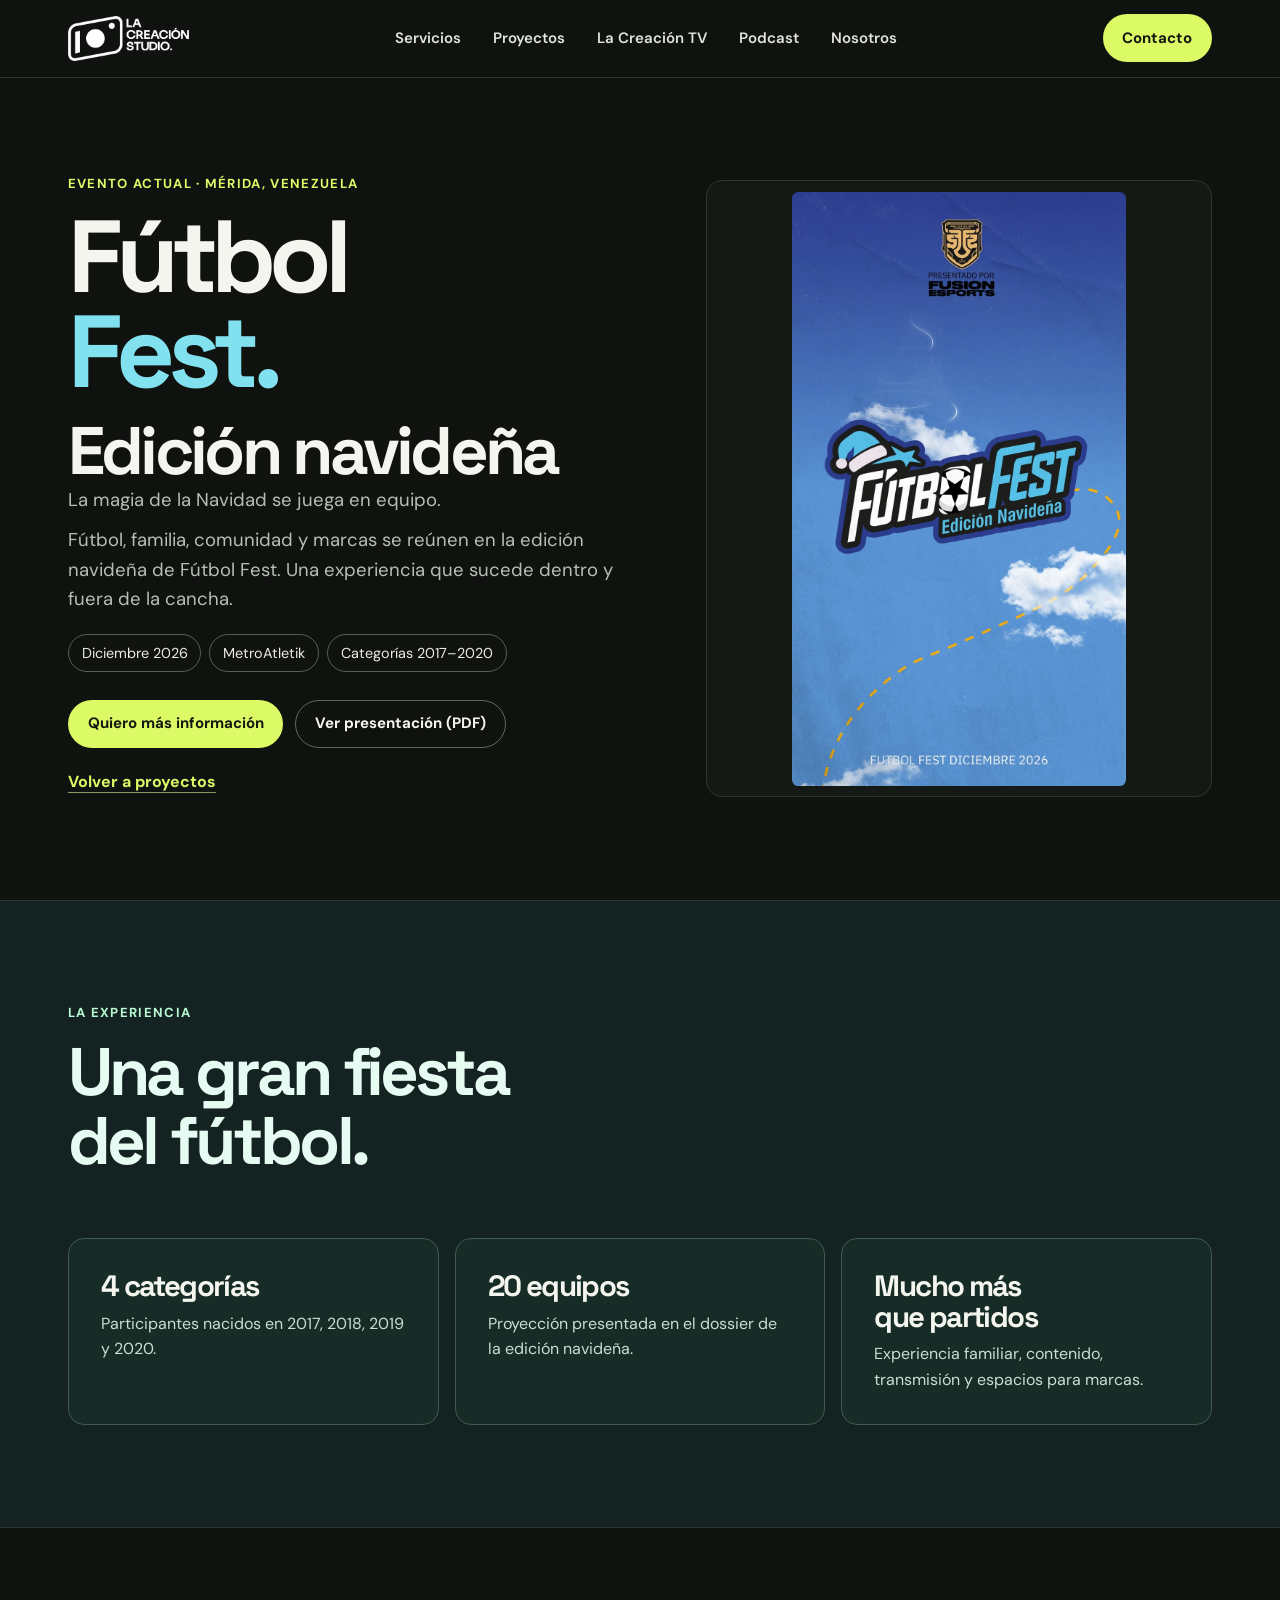
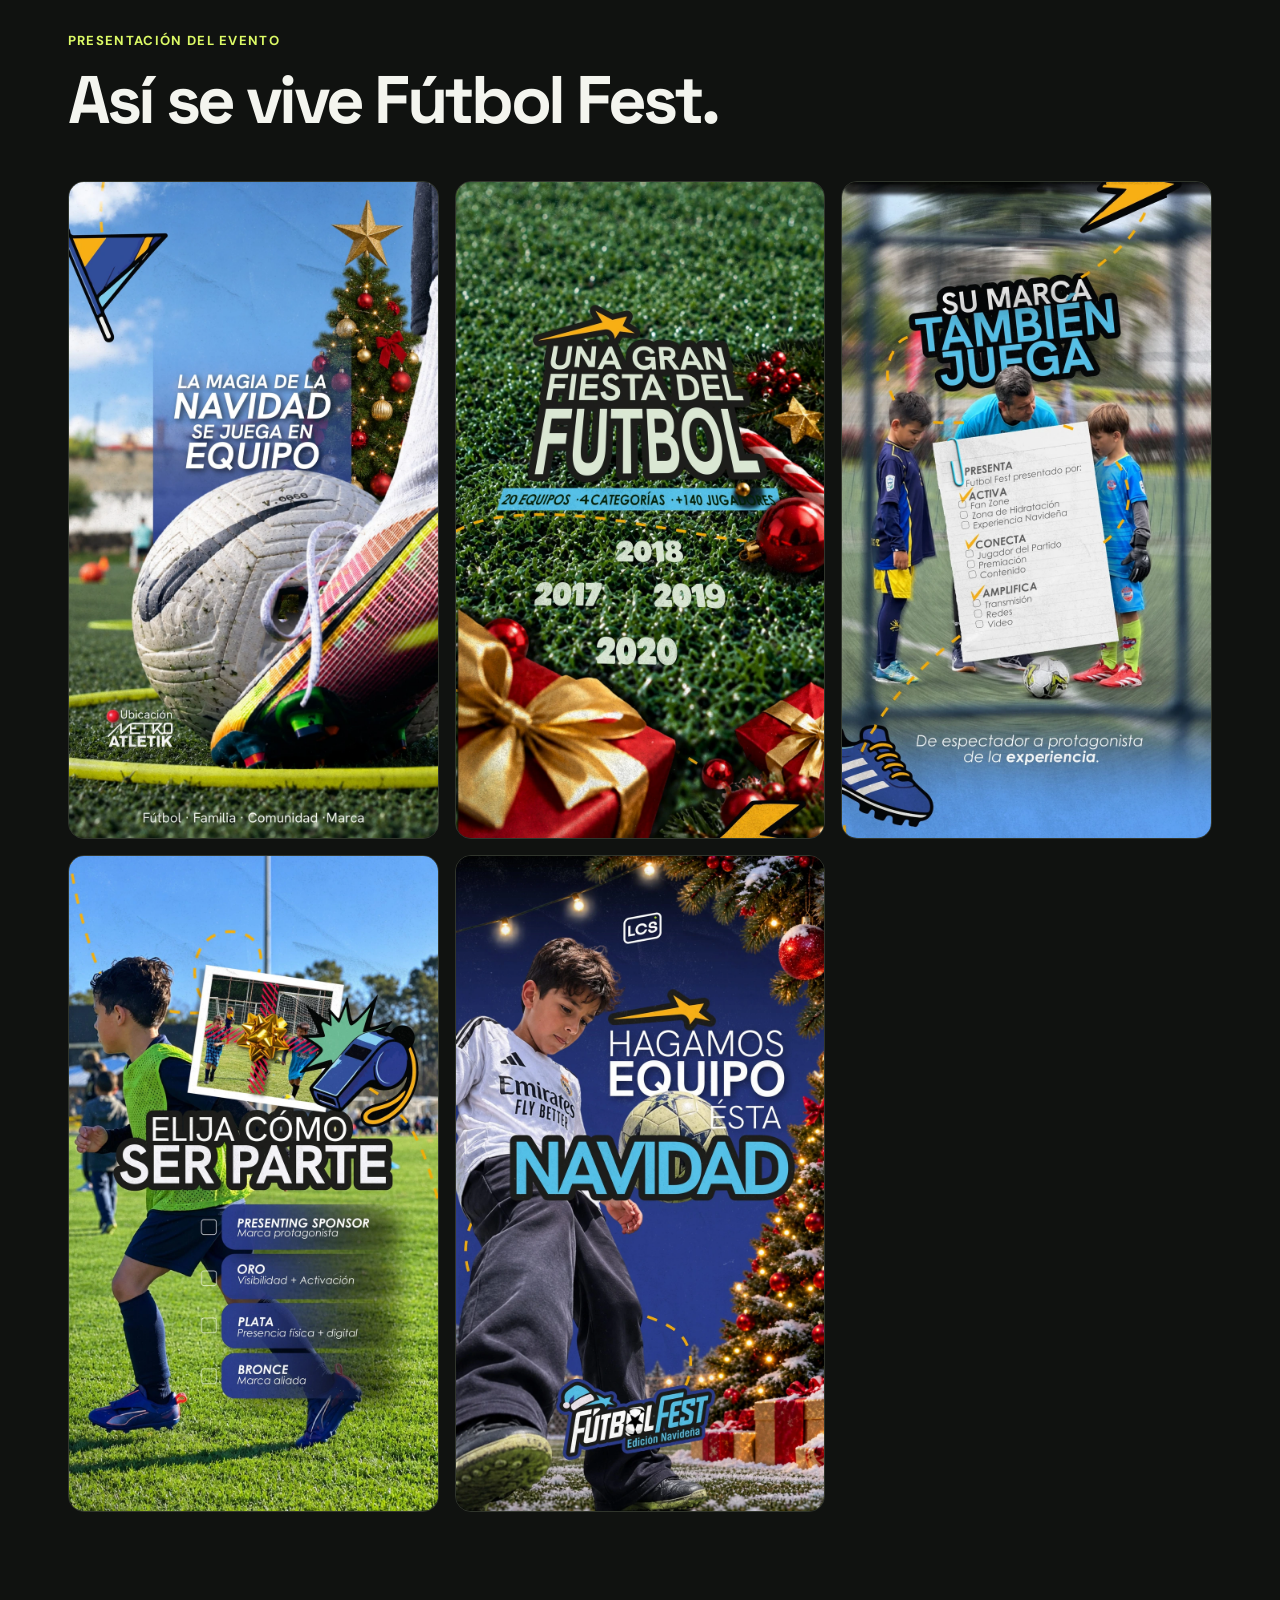
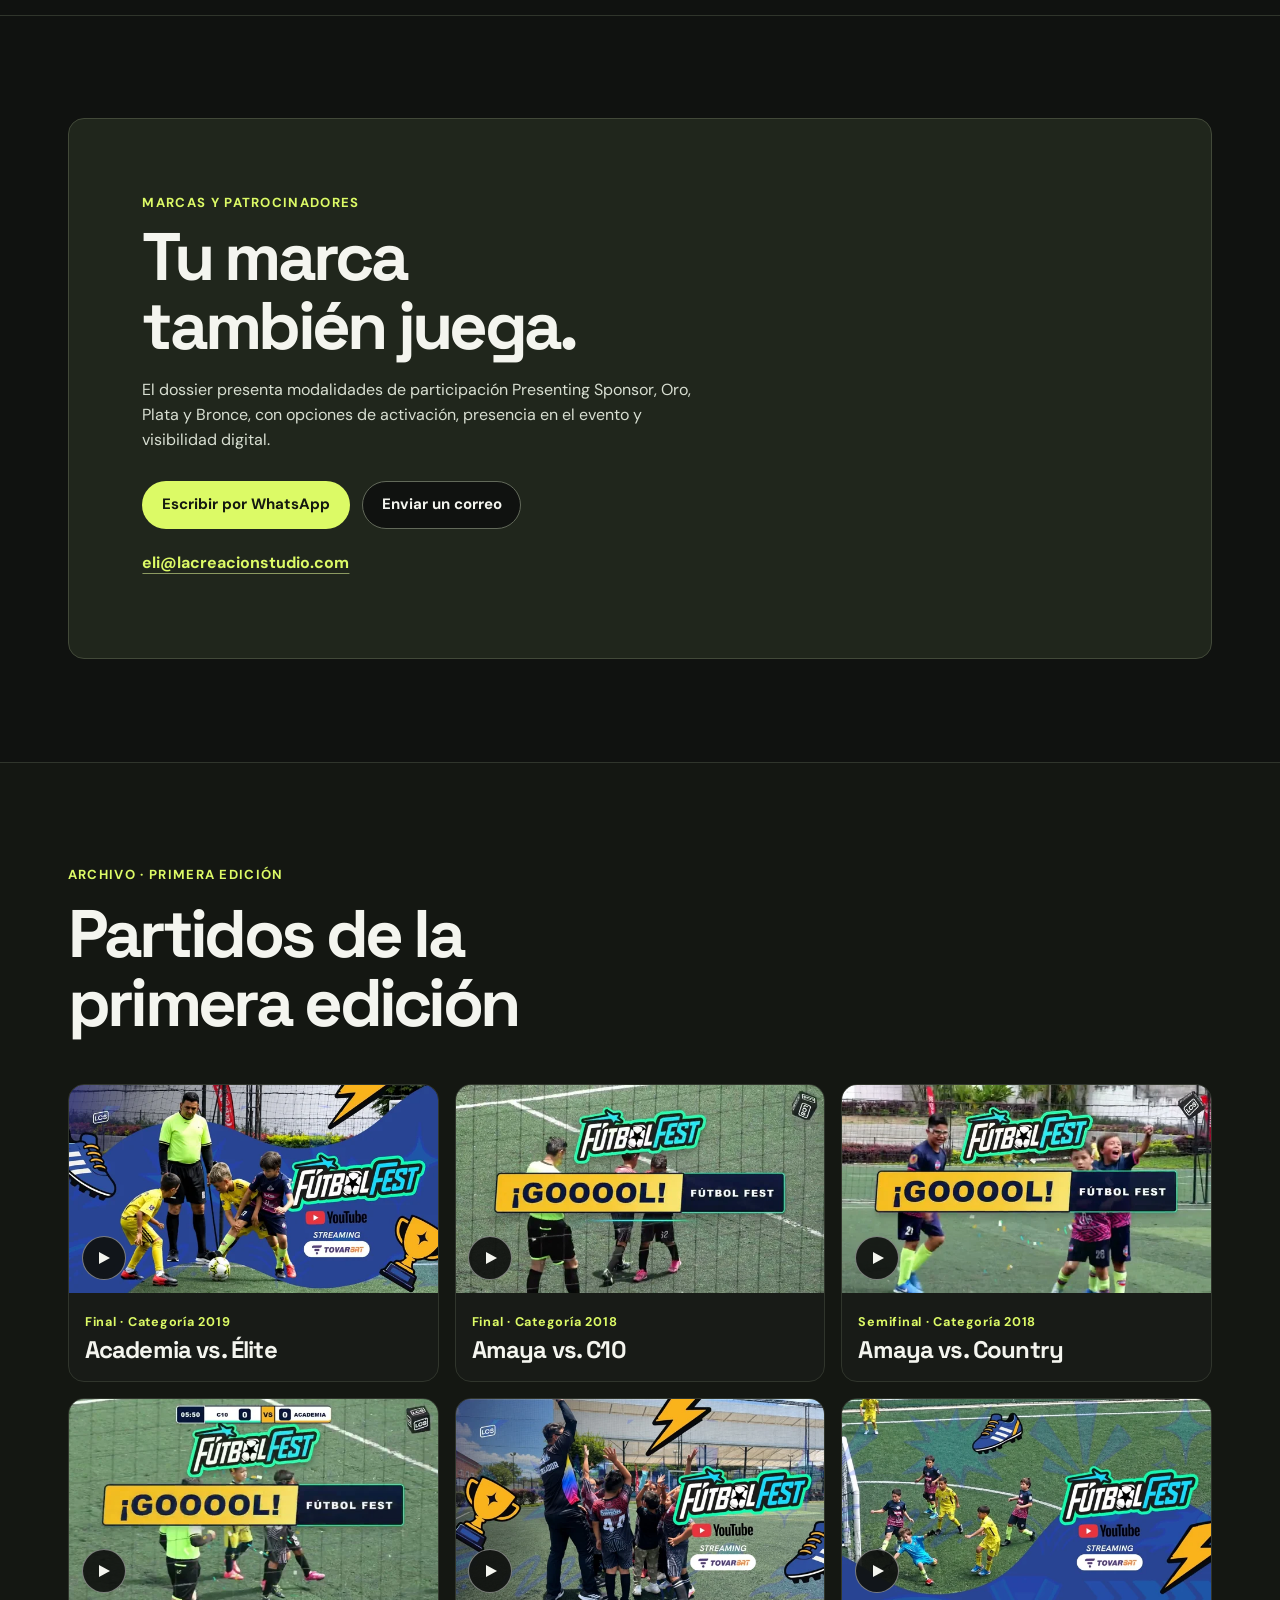
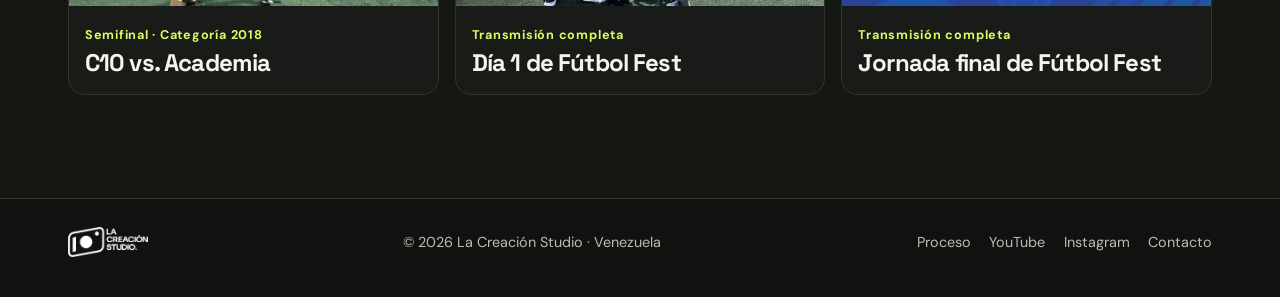
==== commit 8a7cd49d: "Agregar la presentación PDF de Fútbol Fest Navidad" ====
--- a/futbol-fest.html
+++ b/futbol-fest.html
@@ -33,7 +33,7 @@
 <main id="contenido">
 <div class="wrap detail-hero" id="inicio">
   <div class="detail-text"><span class="eyebrow">Evento actual · Mérida, Venezuela</span><h1>Fútbol <span class="futbol-color">Fest.</span></h1><h2>Edición navideña</h2><p>La magia de la Navidad se juega en equipo.</p><p>Fútbol, familia, comunidad y marcas se reúnen en la edición navideña de Fútbol Fest. Una experiencia que sucede dentro y fuera de la cancha.</p><ul class="pill-list"><li>Diciembre 2026</li><li>MetroAtletik</li><li>Categorías 2017–2020</li></ul>
-    <div class="actions"><a class="button" href="mailto:eli@lacreacionstudio.com?subject=F%C3%BAtbol%20Fest%20-%20Informaci%C3%B3n">Quiero más información</a><a class="button alt" href="index.html#proyectos">Volver a proyectos</a></div>
+    <div class="actions"><a class="button" href="mailto:eli@lacreacionstudio.com?subject=F%C3%BAtbol%20Fest%20-%20Informaci%C3%B3n">Quiero más información</a><a class="button alt" href="assets/futbol-fest-presentacion.pdf" target="_blank" rel="noopener">Ver presentación (PDF)</a><a class="text-link" href="index.html#proyectos">Volver a proyectos</a></div>
   </div>
   <div class="detail-img poster"><img src="assets/futbol-1.webp" alt="Identidad oficial de Fútbol Fest edición navideña" width="920" height="1636" decoding="async" fetchpriority="high"></div>
 </div>
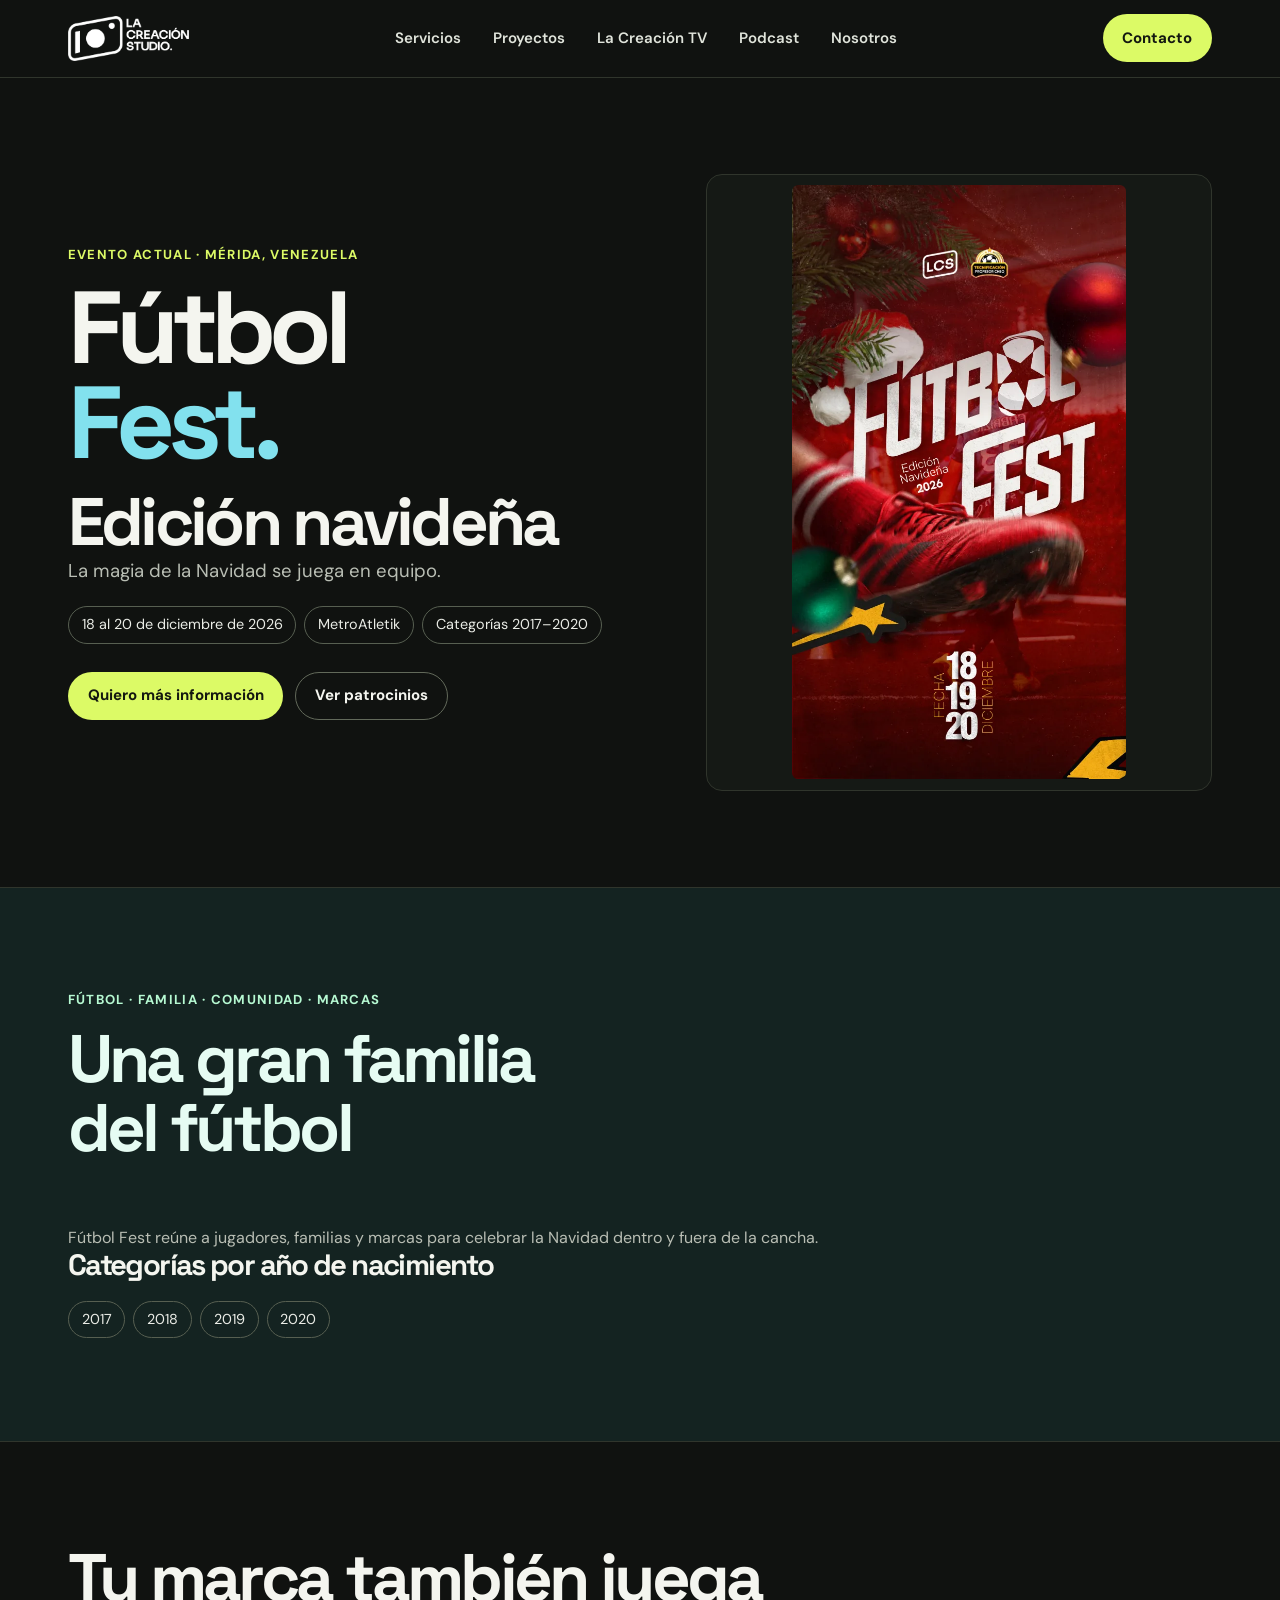
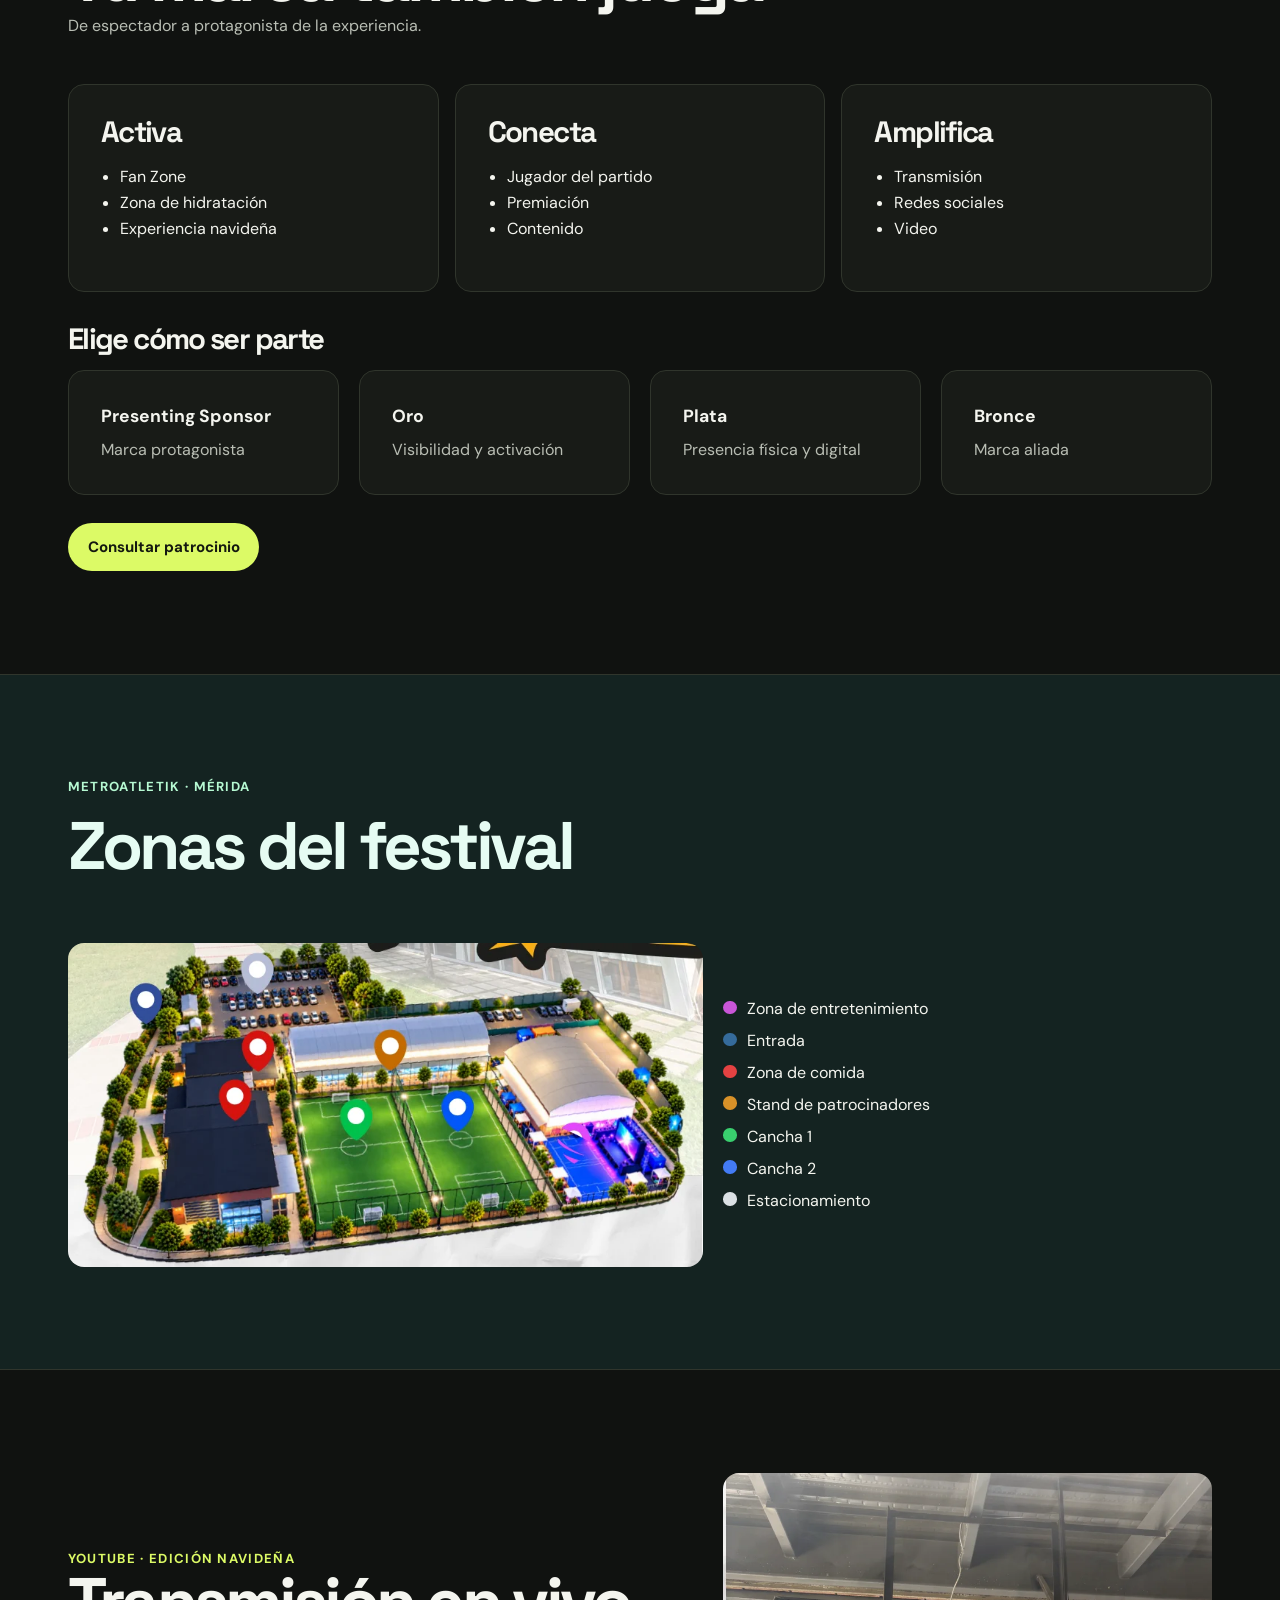
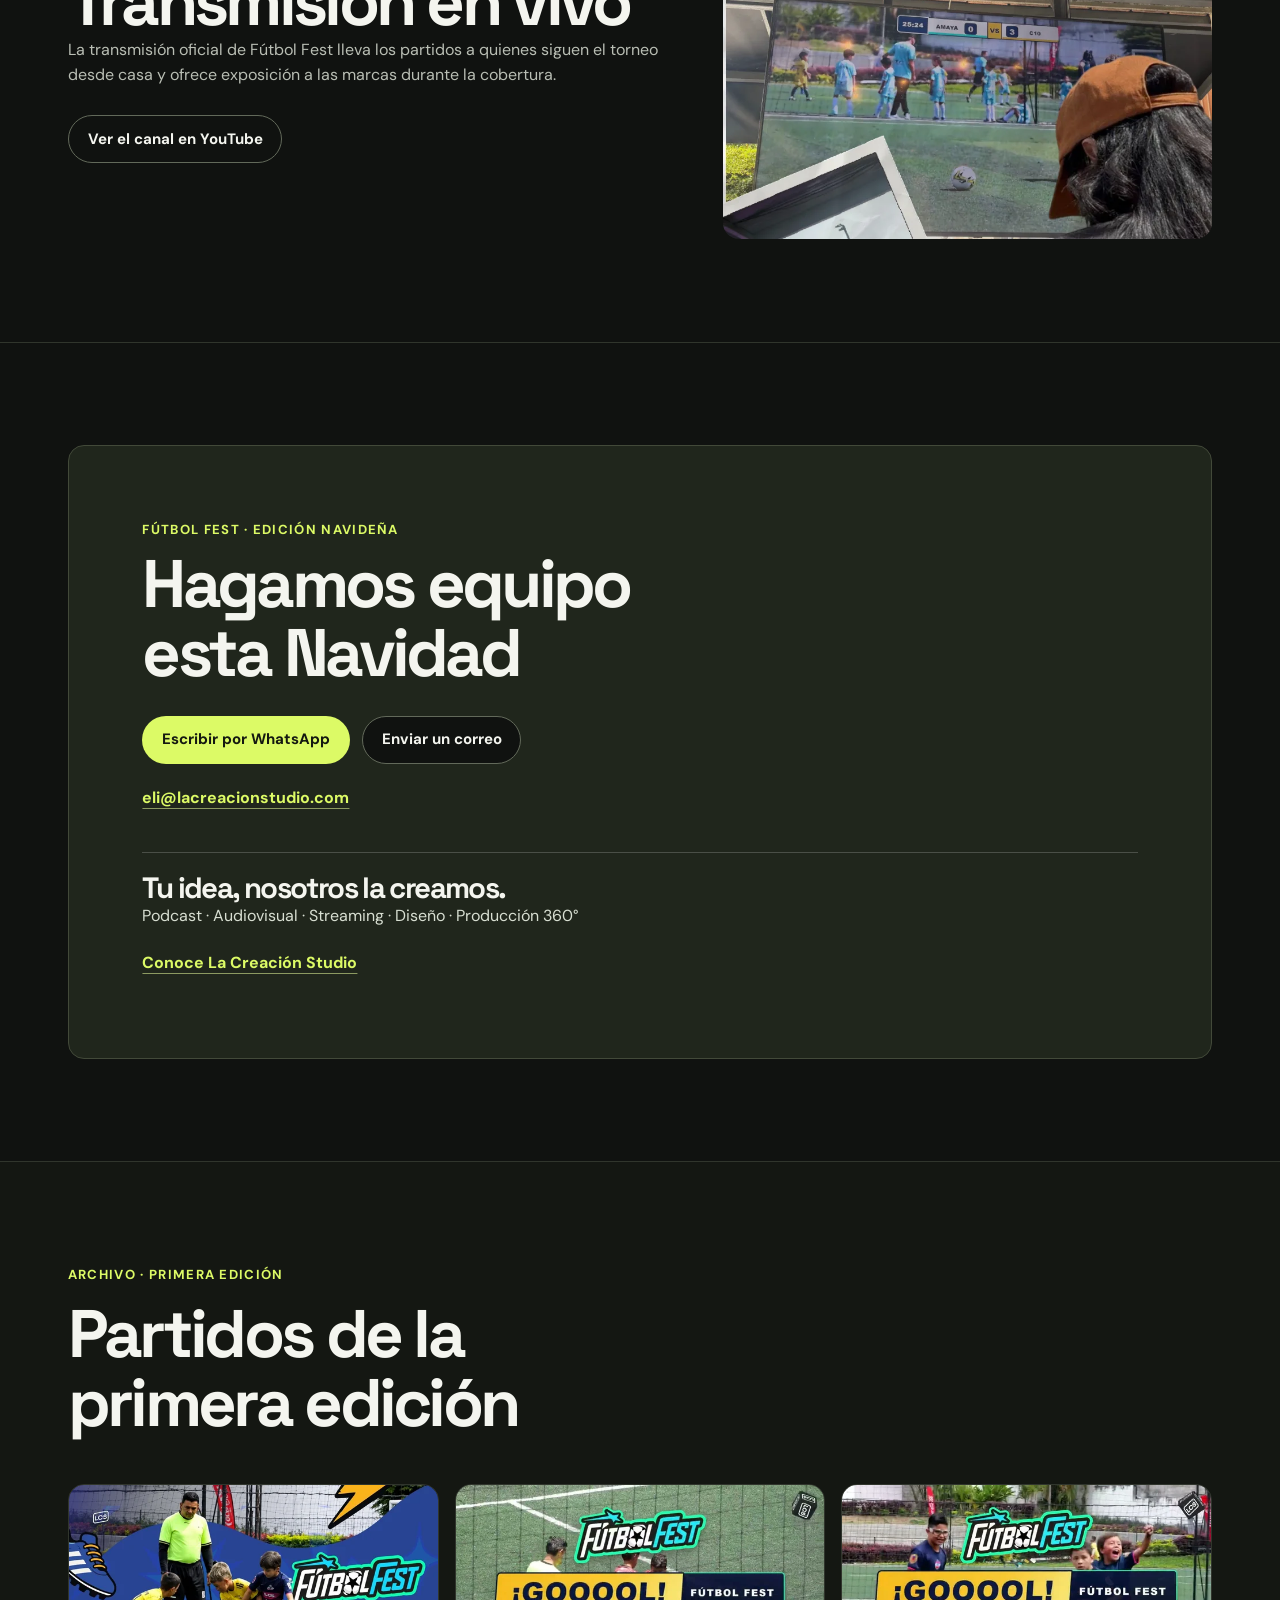
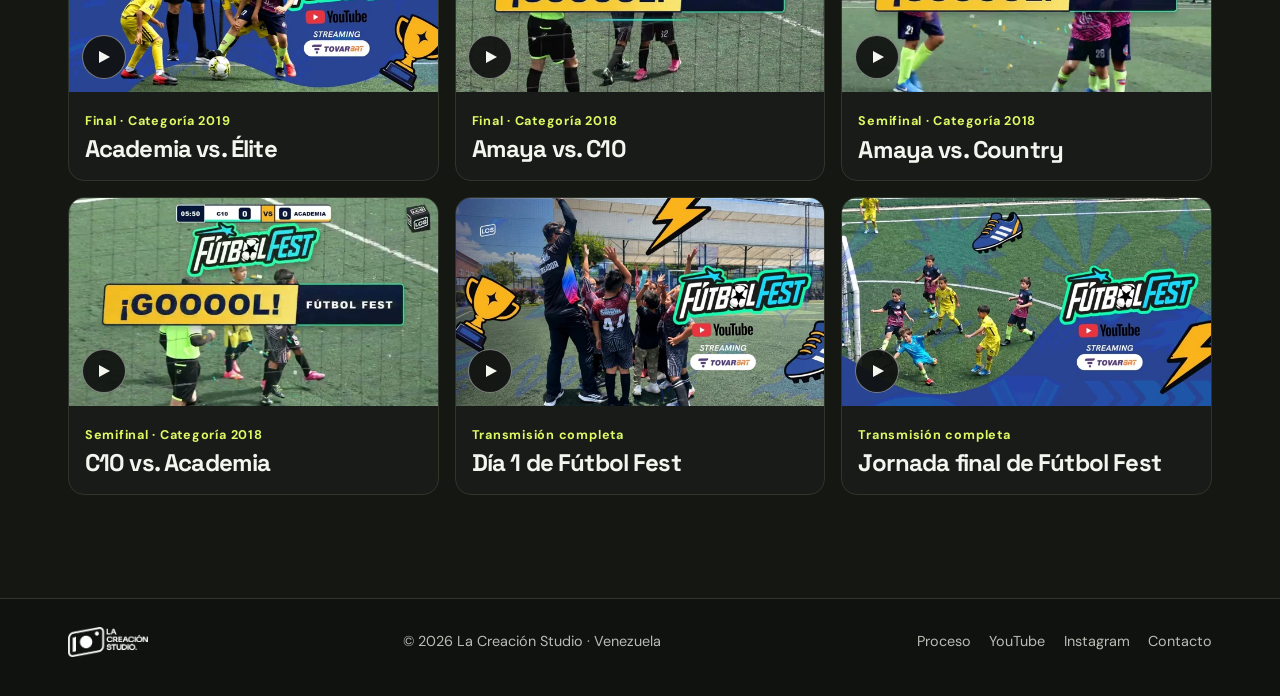
==== commit 47f9e4f5: "Integrar el dossier navideño como contenido web de Fútbol Fest" ====
--- a/futbol-fest.html
+++ b/futbol-fest.html
@@ -19,6 +19,29 @@
   <link rel="stylesheet" href="assets/site.css">
 
   <script src="assets/site.js" defer></script>
+  <style>
+    .ff-grid { display: grid; gap: 1.25rem; }
+    .ff-split { grid-template-columns: 1.3fr 1fr; align-items: center; }
+    .ff-sponsor-grid { grid-template-columns: repeat(4, minmax(0, 1fr)); }
+    .ff-sponsor-heading { margin: 2rem 0 1rem; }
+    .ff-sponsor-grid h4 { margin: 0 0 .4rem; font-size: 1.1rem; }
+    .ff-list { padding-inline-start: 1.2rem; line-height: 1.65; }
+    .ff-zones { list-style: none; display: grid; gap: .35rem; padding: 0; }
+    .ff-marker {
+      display: inline-block; width: .85rem; height: .85rem; margin-inline-end: .6rem;
+      border-radius: 50%; background: var(--marker);
+    }
+    .ff-media { display: block; width: 100%; height: auto; border-radius: 1rem; }
+    .ff-broadcast { aspect-ratio: 4 / 3; object-fit: cover; object-position: center 42%; }
+    .ff-studio { border-top: 1px solid #ffffff30; margin-top: 2rem; padding-top: 1.25rem; }
+    @media (max-width: 760px) {
+      .ff-split { grid-template-columns: 1fr; }
+      .ff-sponsor-grid { grid-template-columns: repeat(2, minmax(0, 1fr)); }
+    }
+    @media (max-width: 400px) {
+      .ff-sponsor-grid { grid-template-columns: 1fr; }
+    }
+  </style>
 </head>
 <body>
   <a class="button skip" href="#contenido">Saltar al contenido</a>
@@ -32,31 +55,91 @@
   </header>
 <main id="contenido">
 <div class="wrap detail-hero" id="inicio">
-  <div class="detail-text"><span class="eyebrow">Evento actual · Mérida, Venezuela</span><h1>Fútbol <span class="futbol-color">Fest.</span></h1><h2>Edición navideña</h2><p>La magia de la Navidad se juega en equipo.</p><p>Fútbol, familia, comunidad y marcas se reúnen en la edición navideña de Fútbol Fest. Una experiencia que sucede dentro y fuera de la cancha.</p><ul class="pill-list"><li>Diciembre 2026</li><li>MetroAtletik</li><li>Categorías 2017–2020</li></ul>
-    <div class="actions"><a class="button" href="mailto:eli@lacreacionstudio.com?subject=F%C3%BAtbol%20Fest%20-%20Informaci%C3%B3n">Quiero más información</a><a class="button alt" href="assets/futbol-fest-presentacion.pdf" target="_blank" rel="noopener">Ver presentación (PDF)</a><a class="text-link" href="index.html#proyectos">Volver a proyectos</a></div>
+  <div class="detail-text">
+    <span class="eyebrow">Evento actual · Mérida, Venezuela</span>
+    <h1>Fútbol <span class="futbol-color">Fest.</span></h1>
+    <h2>Edición navideña</h2>
+    <p>La magia de la Navidad se juega en equipo.</p>
+    <ul class="pill-list">
+      <li>18 al 20 de diciembre de 2026</li>
+      <li>MetroAtletik</li>
+      <li>Categorías 2017–2020</li>
+    </ul>
+    <div class="actions">
+      <a class="button" href="#contacto">Quiero más información</a>
+      <a class="button alt" href="#patrocinios">Ver patrocinios</a>
+    </div>
   </div>
-  <div class="detail-img poster"><img src="assets/futbol-1.webp" alt="Identidad oficial de Fútbol Fest edición navideña" width="920" height="1636" decoding="async" fetchpriority="high"></div>
+  <div class="detail-img poster"><img src="assets/futbol-fest-edicion.webp" alt="Afiche oficial de Fútbol Fest edición navideña" width="648" height="1152" decoding="async" fetchpriority="high"></div>
 </div>
-<section class="section band feature"><div class="wrap">
-  <div class="section-head"><div><span class="eyebrow">La experiencia</span><h2>Una gran fiesta del fútbol.</h2></div></div>
-  <div class="info-grid"><article class="info-card"><h3>4 categorías</h3><p>Participantes nacidos en 2017, 2018, 2019 y 2020.</p></article><article class="info-card"><h3>20 equipos</h3><p>Proyección presentada en el dossier de la edición navideña.</p></article><article class="info-card"><h3>Mucho más que partidos</h3><p>Experiencia familiar, contenido, transmisión y espacios para marcas.</p></article></div>
+
+<section class="section band feature" id="experiencia"><div class="wrap">
+  <div class="section-head"><div><span class="eyebrow">Fútbol · Familia · Comunidad · Marcas</span><h2>Una gran familia del fútbol</h2></div></div>
+  <p>Fútbol Fest reúne a jugadores, familias y marcas para celebrar la Navidad dentro y fuera de la cancha.</p>
+  <h3>Categorías por año de nacimiento</h3>
+  <ul class="pill-list"><li>2017</li><li>2018</li><li>2019</li><li>2020</li></ul>
 </div></section>
-<section class="section band"><div class="wrap">
-  <div class="section-head"><div><span class="eyebrow">Presentación del evento</span><h2>Así se vive Fútbol Fest.</h2></div></div>
-  <div class="gallery"><a class="gallery-item" href="assets/futbol-2.webp" target="_blank" rel="noopener noreferrer"><img src="assets/futbol-2.webp" alt="La magia de la Navidad se juega en equipo" width="920" height="1636" decoding="async" loading="lazy"></a><a class="gallery-item" href="assets/futbol-3.webp" target="_blank" rel="noopener noreferrer"><img src="assets/futbol-3.webp" alt="Categorías y propuesta del torneo" width="920" height="1636" decoding="async" loading="lazy"></a><a class="gallery-item" href="assets/futbol-4.webp" target="_blank" rel="noopener noreferrer"><img src="assets/futbol-4.webp" alt="Activaciones para marcas y cobertura" width="920" height="1636" decoding="async" loading="lazy"></a><a class="gallery-item" href="assets/futbol-5.webp" target="_blank" rel="noopener noreferrer"><img src="assets/futbol-5.webp" alt="Modalidades de patrocinio" width="920" height="1636" decoding="async" loading="lazy"></a><a class="gallery-item" href="assets/futbol-6.webp" target="_blank" rel="noopener noreferrer"><img src="assets/futbol-6.webp" alt="Hagamos equipo esta Navidad" width="920" height="1636" decoding="async" loading="lazy"></a></div>
+
+<section class="section band" id="patrocinios"><div class="wrap">
+  <div class="section-head"><div><h2>Tu marca también juega</h2><p>De espectador a protagonista de la experiencia.</p></div></div>
+  <div class="info-grid">
+    <article class="info-card"><h3>Activa</h3><ul class="ff-list"><li>Fan Zone</li><li>Zona de hidratación</li><li>Experiencia navideña</li></ul></article>
+    <article class="info-card"><h3>Conecta</h3><ul class="ff-list"><li>Jugador del partido</li><li>Premiación</li><li>Contenido</li></ul></article>
+    <article class="info-card"><h3>Amplifica</h3><ul class="ff-list"><li>Transmisión</li><li>Redes sociales</li><li>Video</li></ul></article>
+  </div>
+  <h3 class="ff-sponsor-heading">Elige cómo ser parte</h3>
+  <div class="ff-grid ff-sponsor-grid">
+    <article class="info-card"><h4>Presenting Sponsor</h4><p>Marca protagonista</p></article>
+    <article class="info-card"><h4>Oro</h4><p>Visibilidad y activación</p></article>
+    <article class="info-card"><h4>Plata</h4><p>Presencia física y digital</p></article>
+    <article class="info-card"><h4>Bronce</h4><p>Marca aliada</p></article>
+  </div>
+  <div class="actions"><a class="button" href="mailto:eli@lacreacionstudio.com?subject=Patrocinio%20F%C3%BAtbol%20Fest">Consultar patrocinio</a></div>
 </div></section>
+
+<section class="section band feature" id="zonas"><div class="wrap">
+  <div class="section-head"><div><span class="eyebrow">MetroAtletik · Mérida</span><h2>Zonas del festival</h2></div></div>
+  <div class="ff-grid ff-split">
+    <img class="ff-media" src="assets/futbol-fest-mapa.webp" width="864" height="440" loading="lazy" decoding="async" alt="Croquis de MetroAtletik con la entrada, el estacionamiento, las canchas y las zonas del festival">
+    <ul class="ff-list ff-zones">
+      <li><span class="ff-marker" style="--marker:#c956d8"></span>Zona de entretenimiento</li>
+      <li><span class="ff-marker" style="--marker:#356b9b"></span>Entrada</li>
+      <li><span class="ff-marker" style="--marker:#e44242"></span>Zona de comida</li>
+      <li><span class="ff-marker" style="--marker:#d89128"></span>Stand de patrocinadores</li>
+      <li><span class="ff-marker" style="--marker:#39cf6e"></span>Cancha 1</li>
+      <li><span class="ff-marker" style="--marker:#437bf5"></span>Cancha 2</li>
+      <li><span class="ff-marker" style="--marker:#dbe1e4"></span>Estacionamiento</li>
+    </ul>
+  </div>
+</div></section>
+
+<section class="section band" id="en-vivo"><div class="wrap ff-grid ff-split">
+  <div>
+    <span class="eyebrow">YouTube · Edición navideña</span>
+    <h2>Transmisión en vivo</h2>
+    <p>La transmisión oficial de Fútbol Fest lleva los partidos a quienes siguen el torneo desde casa y ofrece exposición a las marcas durante la cobertura.</p>
+    <div class="actions"><a class="button alt" href="https://www.youtube.com/@LaCreaci%C3%B3nStudio7/streams" target="_blank" rel="noopener noreferrer">Ver el canal en YouTube</a></div>
+  </div>
+  <img class="ff-media ff-broadcast" src="assets/futbol-fest-transmision.webp" width="864" height="992" loading="lazy" decoding="async" alt="Equipo de La Creación Studio produciendo una transmisión de fútbol">
+</div></section>
+
 <section class="section band" id="contacto">
   <div class="wrap contact-panel">
-    <span class="eyebrow">Marcas y patrocinadores</span>
-    <h2>Tu marca también juega.</h2>
-    <p>El dossier presenta modalidades de participación Presenting Sponsor, Oro, Plata y Bronce, con opciones de activación, presencia en el evento y visibilidad digital.</p>
+    <span class="eyebrow">Fútbol Fest · Edición navideña</span>
+    <h2>Hagamos equipo esta Navidad</h2>
     <div class="actions">
-      <a class="button" href="https://wa.me/584220710134?text=Hola%2C%20quiero%20hablar%20sobre%20un%20proyecto%20con%20La%20Creaci%C3%B3n%20Studio." target="_blank" rel="noopener noreferrer">Escribir por WhatsApp</a>
-      <a class="button alt" href="mailto:eli@lacreacionstudio.com?subject=Patrocinio%20F%C3%BAtbol%20Fest">Enviar un correo</a>
+      <a class="button" href="https://wa.me/584220710134?text=Hola%2C%20quiero%20informaci%C3%B3n%20sobre%20F%C3%BAtbol%20Fest%20Navidad." target="_blank" rel="noopener noreferrer">Escribir por WhatsApp</a>
+      <a class="button alt" href="mailto:eli@lacreacionstudio.com?subject=F%C3%BAtbol%20Fest%20-%20Informaci%C3%B3n">Enviar un correo</a>
     </div>
-    <a class="text-link" href="mailto:eli@lacreacionstudio.com?subject=Patrocinio%20F%C3%BAtbol%20Fest">eli@lacreacionstudio.com</a>
+    <a class="text-link" href="mailto:eli@lacreacionstudio.com">eli@lacreacionstudio.com</a>
+    <div class="ff-studio">
+      <h3>Tu idea, nosotros la creamos.</h3>
+      <p>Podcast · Audiovisual · Streaming · Diseño · Producción 360°</p>
+      <a class="text-link" href="index.html#servicios">Conoce La Creación Studio</a>
+    </div>
   </div>
 </section>
+
 <section class="section band tv" id="transmisiones"><div class="wrap">
   <div class="section-head"><div><span class="eyebrow">Archivo · Primera edición</span><h2>Partidos de la primera edición</h2></div></div>
   <div class="video-grid">
